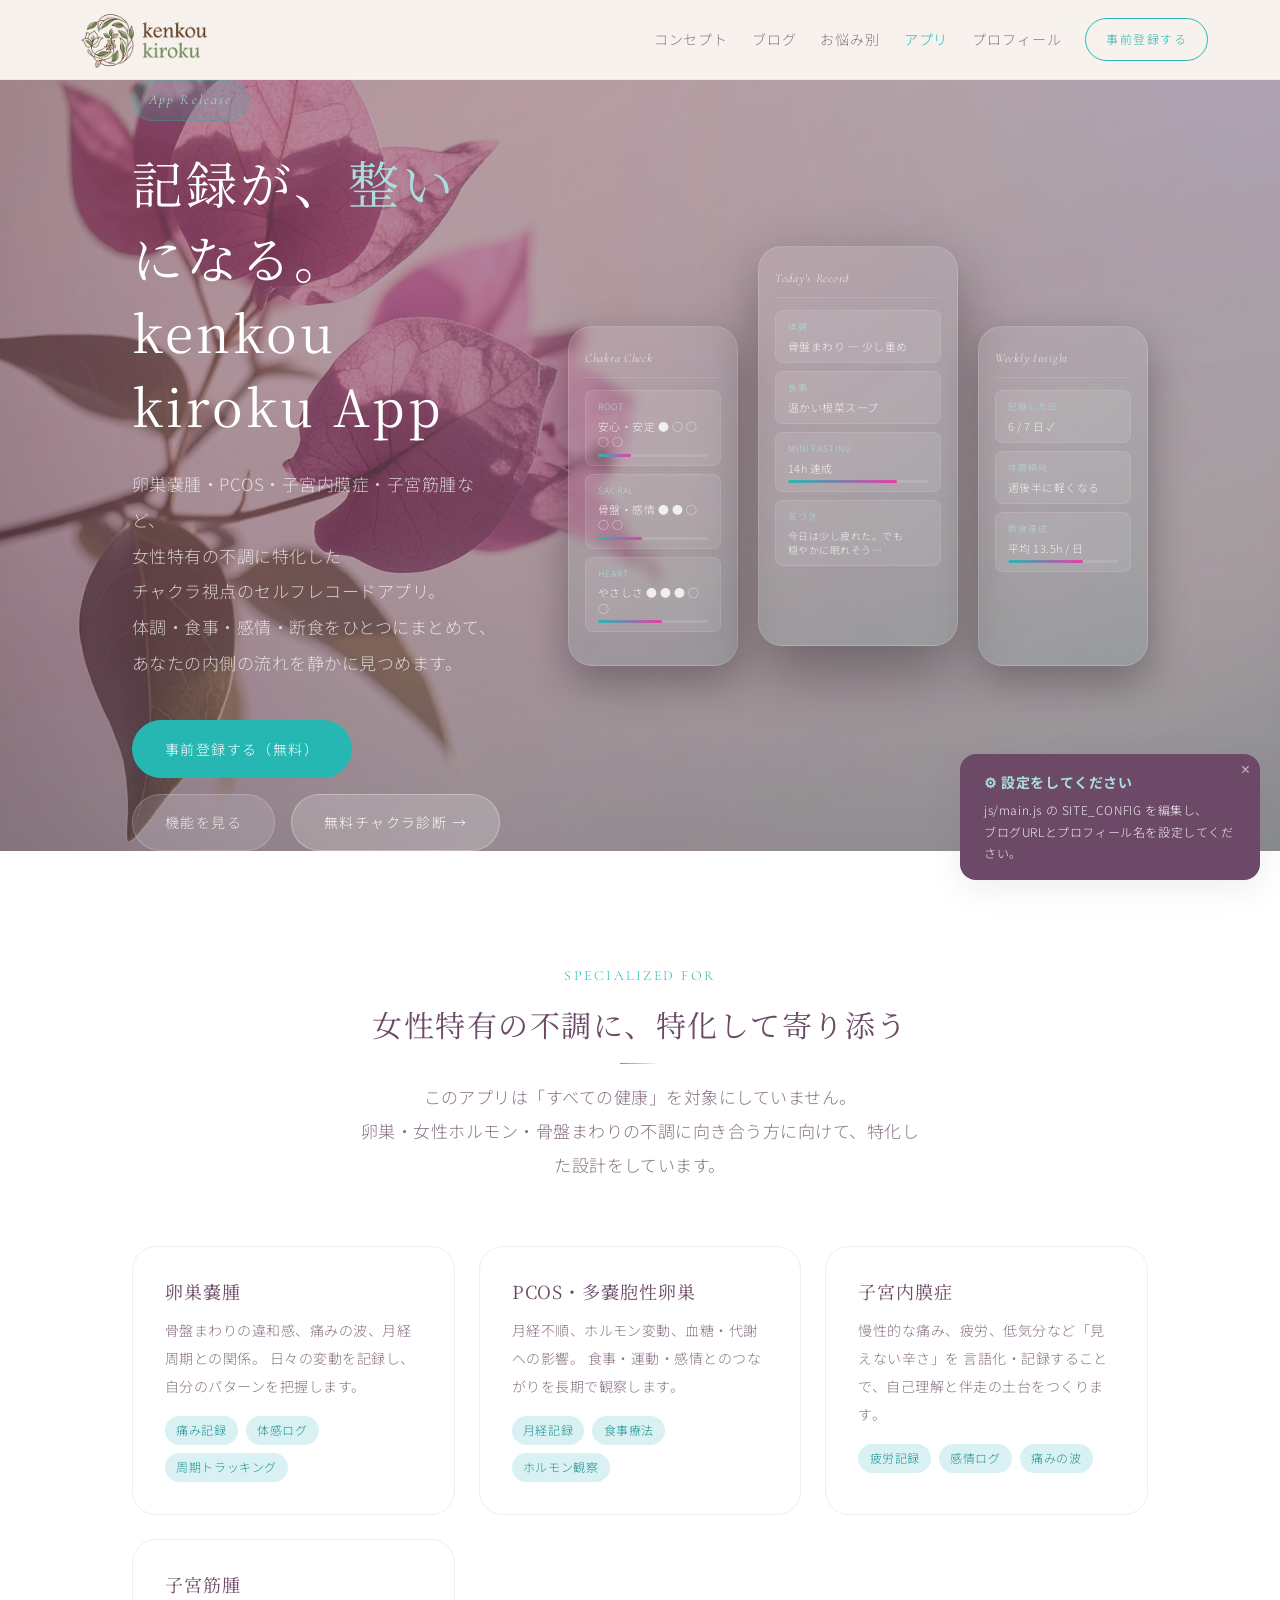
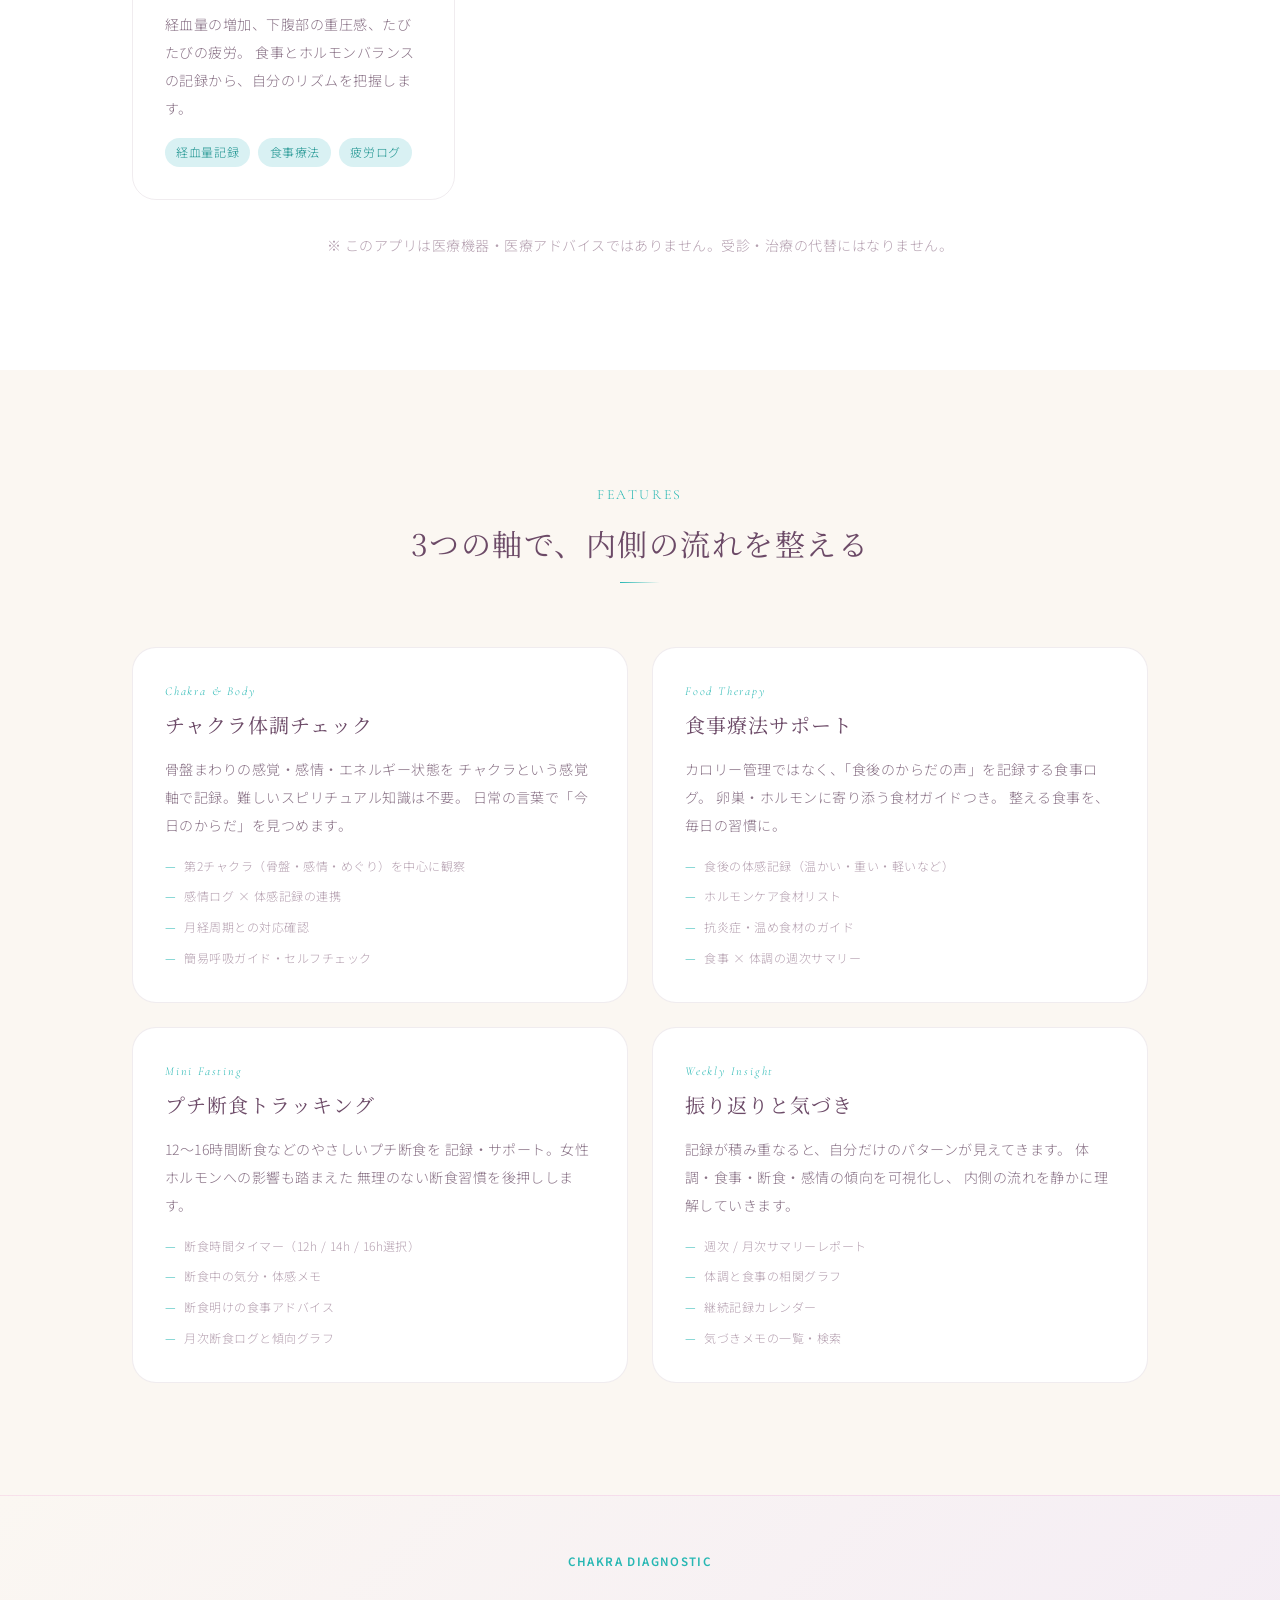
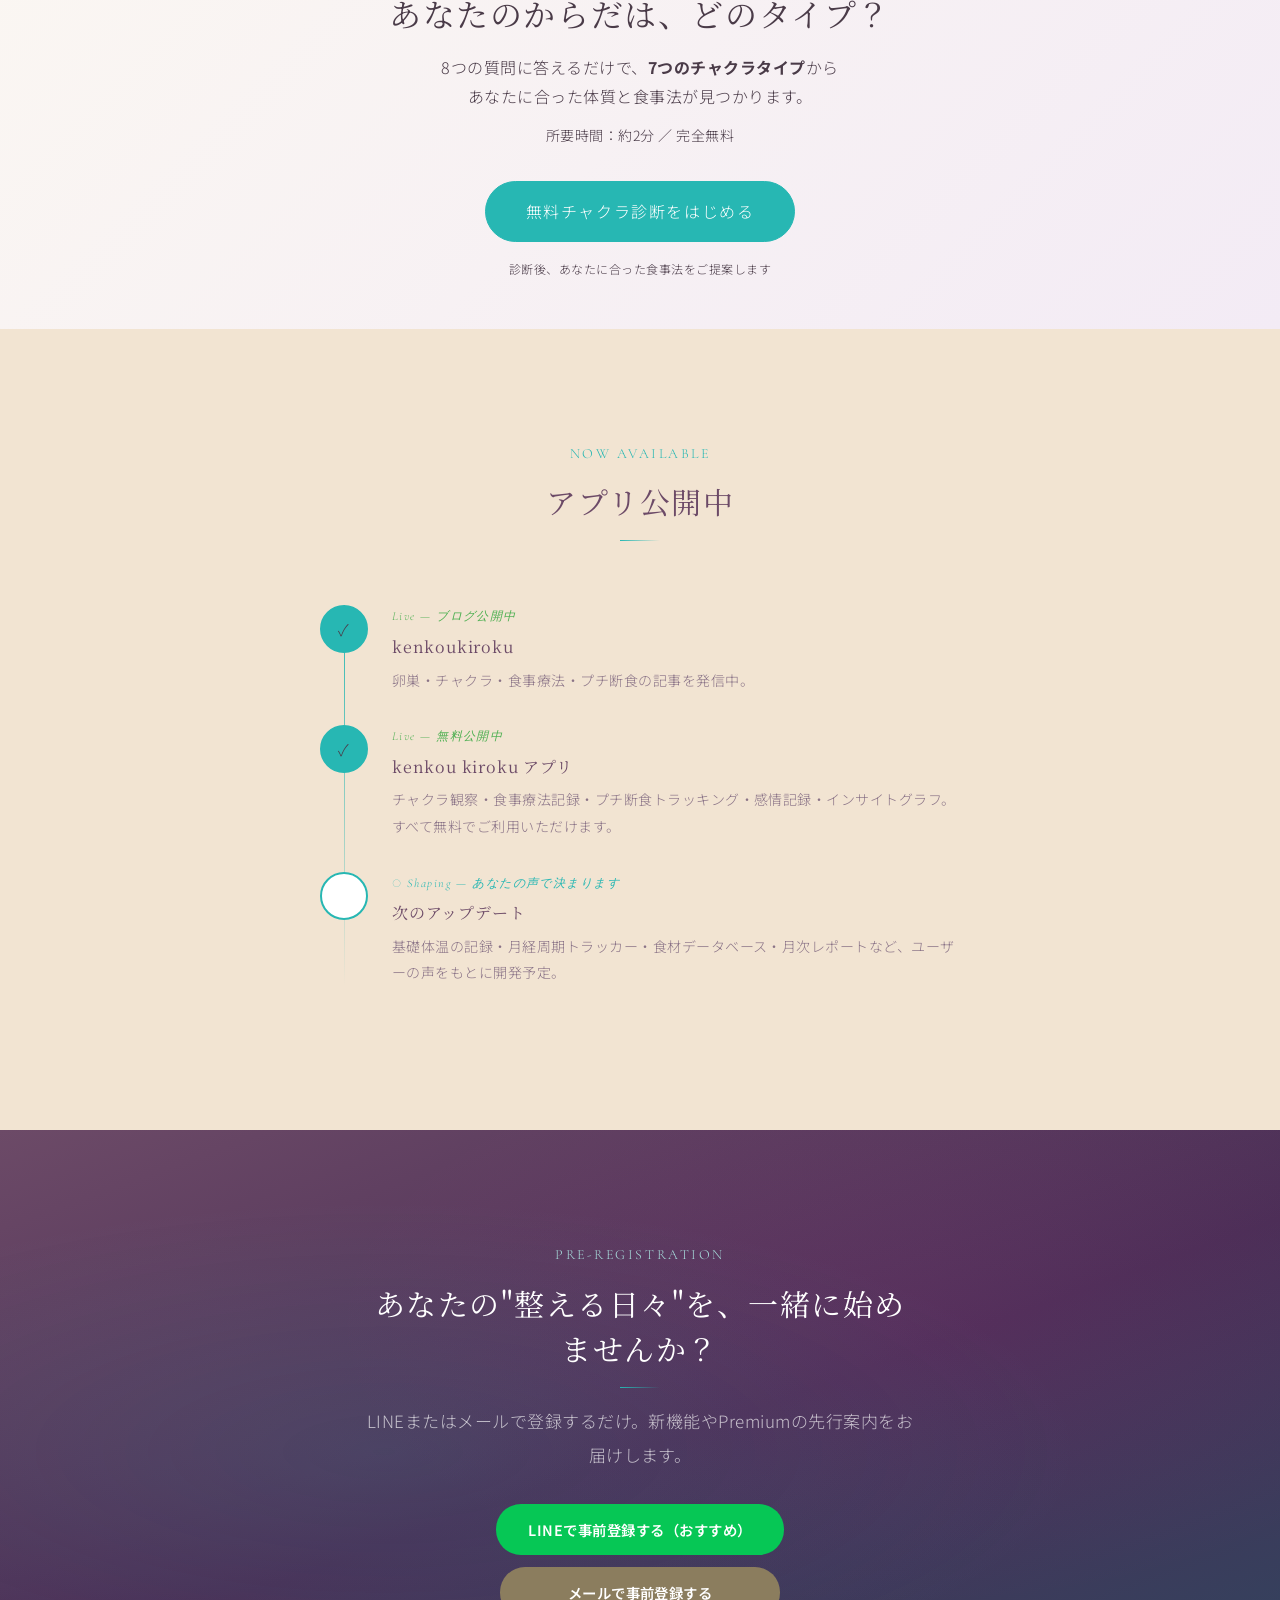
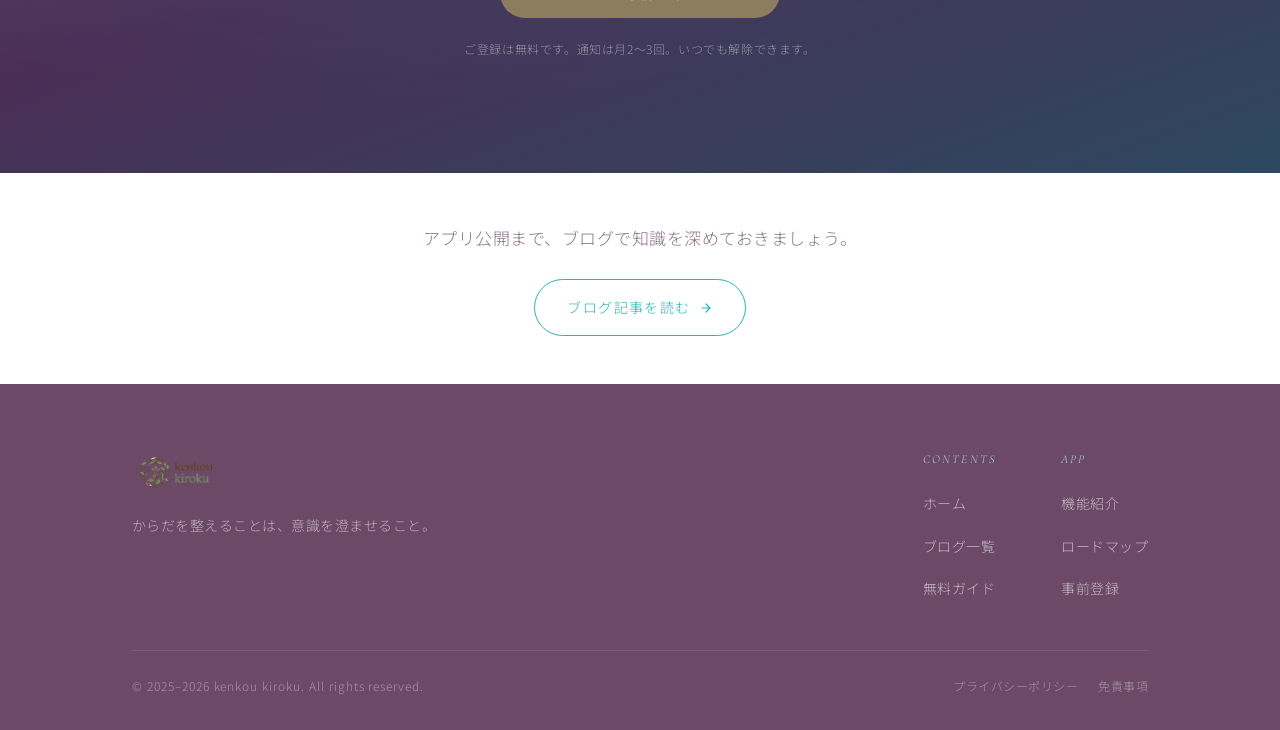
==== app.html @ 5bfd4f31 "Update app.html" ====
<!DOCTYPE html>
<html lang="ja">
<head>
  <meta charset="UTF-8">
  <meta name="viewport" content="width=device-width, initial-scale=1.0">
  <title>kenkou kiroku App — 卵巣・女性の不調に特化したセルフレコードアプリ</title>
  <meta name="description" content="チャクラ視点の体調記録・食事療法・プチ断食トラッキングを一つに。卵巣嚢腫・PCOS・子宮筋腫・子宮内膜症など女性特有の不調に向き合うアプリ、準備中。">
  <link rel="stylesheet" href="css/style.css">
  <link rel="preconnect" href="https://fonts.googleapis.com">
  <style>
    /* App page styles */
    .app-hero {
      padding-top: 80px;
      min-height: 92vh;
      display: flex;
      align-items: center;
     background: linear-gradient(160deg, var(--color-plum) 0%, #4A2E56 50%, #2D4860 100%);


      position: relative;
      overflow: hidden;
    }

       .app-hero::before {
      content: '';
      position: absolute;
      inset: 0;
      background-image: url('images/app-flower.jpg');
      background-size: cover;
      background-position: right center;
      opacity: 0.55;
    }


    .app-hero-grid {
      position: relative;
      z-index: 2;
      display: grid;
      grid-template-columns: 1fr 1fr;
      gap: var(--space-16);
      align-items: center;
    }

    .app-hero-content .hero-badge {
      background: rgba(39, 183, 179, 0.18);
      border-color: rgba(39, 183, 179, 0.30);
      color: var(--color-teal-light);
    }

    .app-hero-title {
      font-family: var(--font-serif);
      font-size: clamp(2rem, 4vw, 3.2rem);
      color: var(--color-white);
      line-height: 1.45;
      font-weight: 400;
      letter-spacing: 0.06em;
      margin-bottom: var(--space-6);
    }

    .app-hero-title em {
      color: var(--color-teal-light);
      font-style: normal;
    }

    .app-hero-desc {
      font-size: var(--text-md);
      color: rgba(255, 255, 255, 0.72);
      line-height: 2.1;
      margin-bottom: var(--space-10);
    }

    .app-hero-phones {
      display: flex;
      gap: var(--space-5);
      justify-content: center;
      align-items: flex-end;
    }

    /* App screens mockup */
    .phone-sm {
      width: 170px;
      height: 340px;
      border-radius: 24px;
      border: 1.5px solid rgba(255, 255, 255, 0.15);
      background: linear-gradient(145deg, rgba(251,247,242,0.10) 0%, rgba(39,183,179,0.08) 100%);
      backdrop-filter: blur(6px);
      overflow: hidden;
      box-shadow: 0 16px 40px rgba(0, 0, 0, 0.30);
      flex-shrink: 0;
    }

    .phone-sm:nth-child(2) {
      transform: translateY(-20px);
      width: 200px;
      height: 400px;
      box-shadow: 0 24px 60px rgba(0, 0, 0, 0.35);
    }

    .phone-sm-screen {
      padding: var(--space-5) var(--space-4);
      height: 100%;
      display: flex;
      flex-direction: column;
      gap: var(--space-2);
    }

    .ps-header {
      font-family: var(--font-accent);
      font-style: italic;
      font-size: 0.75rem;
      color: rgba(255, 255, 255, 0.80);
      letter-spacing: 0.06em;
      padding-bottom: var(--space-2);
      border-bottom: 1px solid rgba(255, 255, 255, 0.10);
      margin-bottom: var(--space-1);
    }

    .ps-card {
      background: rgba(255, 255, 255, 0.09);
      border-radius: 8px;
      padding: var(--space-2) var(--space-3);
      border: 1px solid rgba(255, 255, 255, 0.10);
    }

    .ps-label {
      font-size: 0.55rem;
      letter-spacing: 0.10em;
      color: var(--color-teal-light);
      margin-bottom: 3px;
      text-transform: uppercase;
    }

    .ps-value {
      font-size: 0.68rem;
      color: rgba(255, 255, 255, 0.82);
      line-height: 1.4;
    }

    .ps-mini-bar {
      height: 3px;
      background: rgba(255, 255, 255, 0.12);
      border-radius: 99px;
      margin-top: 4px;
      overflow: hidden;
    }

    .ps-mini-bar-fill {
      height: 100%;
      border-radius: 99px;
      background: linear-gradient(to right, var(--color-teal), var(--color-pink));
    }

    /* Features Section */
    .features-section {
      padding: var(--space-section) 0;
      background-color: var(--color-bg);
    }

    .features-grid {
      display: grid;
      grid-template-columns: repeat(2, 1fr);
      gap: var(--space-6);
    }

    .feature-card {
      background-color: var(--color-white);
      border-radius: var(--radius-lg);
      padding: var(--space-8);
      border: 1px solid var(--color-border);
      transition: all var(--transition);
      position: relative;
      overflow: hidden;
    }

    .feature-card::after {
      content: '';
      position: absolute;
      bottom: 0;
      left: 0;
      right: 0;
      height: 3px;
      opacity: 0;
      transition: opacity var(--transition);
    }

    .feature-card.chakra::after { background: linear-gradient(to right, var(--color-pink), var(--color-plum)); }
    .feature-card.food::after { background: linear-gradient(to right, var(--color-gold), #8CAF6E); }
    .feature-card.fasting::after { background: linear-gradient(to right, var(--color-teal), var(--color-plum)); }
    .feature-card.insight::after { background: linear-gradient(to right, var(--color-bg-air), var(--color-teal)); }

    .feature-card:hover {
      transform: translateY(-3px);
      box-shadow: var(--shadow-md);
    }

    .feature-card:hover::after {
      opacity: 1;
    }

    .feature-num {
      font-family: var(--font-accent);
      font-style: italic;
      font-size: 2.5rem;
      color: var(--color-border);
      line-height: 1;
      margin-bottom: var(--space-3);
      display: block;
    }

    .feature-icon-badge {
      display: none;
    }

    .feature-en {
      font-family: var(--font-accent);
      font-style: italic;
      font-size: var(--text-xs);
      letter-spacing: 0.15em;
      color: var(--color-teal);
      margin-bottom: var(--space-2);
    }

    .feature-title {
      font-family: var(--font-serif);
      font-size: var(--text-xl);
      color: var(--color-plum);
      margin-bottom: var(--space-4);
      font-weight: 400;
    }

    .feature-desc {
      font-size: var(--text-sm);
      color: var(--color-text-light);
      line-height: 2.0;
    }

    .feature-list {
      margin-top: var(--space-4);
      display: flex;
      flex-direction: column;
      gap: var(--space-2);
    }

    .feature-list li {
      font-size: var(--text-xs);
      color: var(--color-text-muted);
      display: flex;
      gap: var(--space-2);
      align-items: flex-start;
    }

    .feature-list li::before {
      content: '—';
      color: var(--color-teal);
      flex-shrink: 0;
    }

    /* Diseases focus section */
    .diseases-section {
      background-color: var(--color-white);
      padding: var(--space-section) 0;
    }

    .diseases-grid {
      display: grid;
      grid-template-columns: repeat(3, 1fr);
      gap: var(--space-6);
    }

    .disease-card {
      border-radius: var(--radius-lg);
      padding: var(--space-8);
      border: 1px solid var(--color-border);
      transition: all var(--transition);
    }

    .disease-card:hover {
      border-color: var(--color-teal);
      box-shadow: var(--shadow-sm);
    }

    .disease-icon {
      font-size: 1.8rem;
      margin-bottom: var(--space-4);
      display: block;
    }

    .disease-name {
      font-family: var(--font-serif);
      font-size: var(--text-lg);
      color: var(--color-plum);
      margin-bottom: var(--space-3);
      font-weight: 400;
    }

    .disease-desc {
      font-size: var(--text-sm);
      color: var(--color-text-light);
      line-height: 2.0;
    }

    .disease-tags {
      display: flex;
      flex-wrap: wrap;
      gap: var(--space-2);
      margin-top: var(--space-4);
    }

    .disease-tag {
      font-size: var(--text-xs);
      color: var(--color-teal-dark);
      background-color: var(--color-bg-air);
      border-radius: var(--radius-full);
      padding: 0.2rem 0.7rem;
      letter-spacing: 0.05em;
    }

    /* Roadmap */
    .roadmap-section {
      background-color: var(--color-bg-sub);
      padding: var(--space-section) 0;
    }

    .roadmap-list {
      max-width: 640px;
      margin: 0 auto;
      position: relative;
    }

    .roadmap-list::before {
      content: '';
      position: absolute;
      top: 0;
      bottom: 0;
      left: 24px;
      width: 1px;
      background: linear-gradient(to bottom, var(--color-teal), transparent);
    }

    .roadmap-item {
      display: flex;
      gap: var(--space-6);
      margin-bottom: var(--space-8);
      position: relative;
    }

    .roadmap-dot {
      width: 48px;
      height: 48px;
      border-radius: 50%;
      background-color: var(--color-white);
      border: 2px solid var(--color-teal);
      display: flex;
      align-items: center;
      justify-content: center;
      flex-shrink: 0;
      font-size: 1rem;
      position: relative;
      z-index: 1;
    }

    .roadmap-dot.active {
      background-color: var(--color-teal);
    }

    .roadmap-content h4 {
      font-family: var(--font-serif);
      font-size: var(--text-base);
      color: var(--color-plum);
      margin-bottom: var(--space-2);
      font-weight: 400;
    }

    .roadmap-content p {
      font-size: var(--text-sm);
      color: var(--color-text-light);
      line-height: 1.9;
    }

    .roadmap-status {
      font-family: var(--font-accent);
      font-style: italic;
      font-size: var(--text-xs);
      letter-spacing: 0.12em;
      color: var(--color-teal);
      margin-bottom: var(--space-2);
    }

    .roadmap-status.live {
      color: #4CAF50;
    }

    /* Preregister */
    .prereg-section {
     background: linear-gradient(160deg, var(--color-plum) 0%, #4A2E56 50%, #2D4860 100%);


      padding: var(--space-section) 0;
      text-align: center;
      position: relative;
      overflow: hidden;
    }

    .prereg-section::before {
      content: '';
      position: absolute;
      inset: 0;
      background:
        radial-gradient(ellipse at 30% 50%, rgba(39, 183, 179, 0.12) 0%, transparent 55%),
        radial-gradient(ellipse at 70% 30%, rgba(230, 63, 168, 0.08) 0%, transparent 45%);
    }

    .prereg-inner {
      position: relative;
      z-index: 2;
      max-width: 560px;
      margin: 0 auto;
    }

    .prereg-inner .section-en {
      color: var(--color-teal-light);
    }

    .prereg-inner .section-title {
      color: var(--color-white);
    }

    .prereg-inner .section-desc {
      color: rgba(255, 255, 255, 0.68);
    }

    .prereg-form {
      margin-top: var(--space-8);
      display: flex;
      gap: var(--space-3);
      flex-wrap: wrap;
      justify-content: center;
    }

    .prereg-input {
      flex: 1;
      min-width: 260px;
      max-width: 360px;
      padding: 0.9rem 1.5rem;
      border-radius: var(--radius-full);
      border: 1.5px solid rgba(255, 255, 255, 0.20);
      background: rgba(255, 255, 255, 0.10);
      color: var(--color-white);
      font-size: var(--text-sm);
      font-family: var(--font-sans);
      letter-spacing: 0.04em;
      outline: none;
      transition: border-color var(--transition);
    }

    .prereg-input::placeholder {
      color: rgba(255, 255, 255, 0.45);
    }

    .prereg-input:focus {
      border-color: var(--color-teal);
    }

    .prereg-note {
      margin-top: var(--space-5);
      font-size: var(--text-xs);
      color: rgba(255, 255, 255, 0.45);
      letter-spacing: 0.05em;
    }

    @media (max-width: 900px) {
      .app-hero-grid {
        grid-template-columns: 1fr;
        text-align: center;
      }

      .app-hero-phones {
        justify-content: center;
        margin-top: var(--space-8);
      }

      .phone-sm:first-child,
      .phone-sm:last-child {
        display: none;
      }

      .diseases-grid {
        grid-template-columns: 1fr;
      }
    }

    @media (max-width: 640px) {
      .features-grid {
        grid-template-columns: 1fr;
      }

      .app-hero-phones {
        display: none;
      }
    }
  </style>
</head>
<body>

  <!-- Header -->
  <header class="site-header" id="site-header">
    <div class="header-inner">
      <a href="index.html" class="site-logo">
       <img src="images/logo-nav.png (1)" alt="kenkou kiroku" style="height:80px;width:auto;">
      </a>

      <nav class="site-nav">
        <a href="index.html#concept" class="nav-link">コンセプト</a>
        <a href="https://kenkou-kiroku.com" class="nav-link">ブログ</a>
        <a href="index.html#concerns" class="nav-link">お悩み別</a>
        <a href="app.html" class="nav-link" style="color: var(--color-teal);">アプリ</a>
        <a href="index.html#profile" class="nav-link">プロフィール</a>
        <a href="#prereg" class="btn btn-secondary header-cta">事前登録する</a>
      </nav>

      <button class="hamburger" id="hamburger-btn" aria-label="メニューを開く" aria-expanded="false">
        <span></span><span></span><span></span>
      </button>
    </div>
  </header>

  <nav class="mobile-nav" id="mobile-nav">
    <a href="index.html#concept" class="mobile-nav-link">コンセプト</a>
    <a href="https://kenkou-kiroku.com" class="mobile-nav-link">ブログ</a>
    <a href="index.html#concerns" class="mobile-nav-link">お悩み別</a>
    <a href="app.html" class="mobile-nav-link">アプリ</a>
    <a href="index.html#profile" class="mobile-nav-link">プロフィール</a>
    <a href="#prereg" class="btn btn-primary" style="margin-top: 1rem; justify-content: center;">事前登録する</a>
  </nav>

  <main>

    <!-- App Hero -->
    <section class="app-hero" aria-labelledby="app-hero-title">
      <div class="container">
        <div class="app-hero-grid">
          <div class="app-hero-content">
            <div class="hero-badge">
              <span>App Release</span>
            </div>

            <h1 class="app-hero-title" id="app-hero-title">
              記録が、<em>整い</em>になる。<br>
              kenkou kiroku App
            </h1>

            <p class="app-hero-desc">
              卵巣嚢腫・PCOS・子宮内膜症・子宮筋腫など、<br>
              女性特有の不調に特化した<br>
              チャクラ視点のセルフレコードアプリ。<br>
              体調・食事・感情・断食をひとつにまとめて、<br>
              あなたの内側の流れを静かに見つめます。
            </p>

            <div style="display: flex; gap: 1rem; flex-wrap: wrap;">
              <a href="#prereg" class="btn btn-primary">事前登録する（無料）</a>
              <a href="#features" class="btn" style="background: rgba(255,255,255,0.12); border-color: rgba(255,255,255,0.20); color: rgba(255,255,255,0.80);">機能を見る</a>
              <a href="chakra-test.html" class="btn" style="background: rgba(255,255,255,0.18); border-color: rgba(255,255,255,0.30); color: rgba(255,255,255,0.95);">無料チャクラ診断 →</a>
            </div>
          </div>

          <!-- Phone mockups -->
          <div class="app-hero-phones" aria-hidden="true">
            <!-- Screen 1: Chakra Check -->
            <div class="phone-sm">
              <div class="phone-sm-screen">
                <div class="ps-header">Chakra Check</div>
                <div class="ps-card">
                  <div class="ps-label">Root</div>
                  <div class="ps-value">安心・安定 ● ○ ○ ○ ○</div>
                  <div class="ps-mini-bar"><div class="ps-mini-bar-fill" style="width:30%"></div></div>
                </div>
                <div class="ps-card">
                  <div class="ps-label">Sacral</div>
                  <div class="ps-value">骨盤・感情 ● ● ○ ○ ○</div>
                  <div class="ps-mini-bar"><div class="ps-mini-bar-fill" style="width:40%"></div></div>
                </div>
                <div class="ps-card">
                  <div class="ps-label">Heart</div>
                  <div class="ps-value">やさしさ ● ● ● ○ ○</div>
                  <div class="ps-mini-bar"><div class="ps-mini-bar-fill" style="width:58%"></div></div>
                </div>
              </div>
            </div>

            <!-- Screen 2: Today's Record -->
            <div class="phone-sm">
              <div class="phone-sm-screen">
                <div class="ps-header">Today's Record</div>
                <div class="ps-card">
                  <div class="ps-label">体調</div>
                  <div class="ps-value">骨盤まわり ― 少し重め</div>
                </div>
                <div class="ps-card">
                  <div class="ps-label">食事</div>
                  <div class="ps-value">温かい根菜スープ</div>
                </div>
                <div class="ps-card">
                  <div class="ps-label">Mini Fasting</div>
                  <div class="ps-value">14h 達成</div>
                  <div class="ps-mini-bar"><div class="ps-mini-bar-fill" style="width:78%"></div></div>
                </div>
                <div class="ps-card">
                  <div class="ps-label">気づき</div>
                  <div class="ps-value" style="font-size:0.62rem; line-height: 1.4;">今日は少し疲れた。でも<br>穏やかに眠れそう…</div>
                </div>
              </div>
            </div>

            <!-- Screen 3: Insight -->
            <div class="phone-sm">
              <div class="phone-sm-screen">
                <div class="ps-header">Weekly Insight</div>
                <div class="ps-card">
                  <div class="ps-label">記録した日</div>
                  <div class="ps-value">6 / 7 日 ✓</div>
                </div>
                <div class="ps-card">
                  <div class="ps-label">体調傾向</div>
                  <div class="ps-value">週後半に軽くなる</div>
                </div>
                <div class="ps-card">
                  <div class="ps-label">断食達成</div>
                  <div class="ps-value">平均 13.5h / 日</div>
                  <div class="ps-mini-bar"><div class="ps-mini-bar-fill" style="width:68%"></div></div>
                </div>
              </div>
            </div>
          </div>
        </div>
      </div>
    </section>

    <!-- Disease Focus -->
    <section class="diseases-section" aria-labelledby="diseases-title">
      <div class="container">
        <div class="section-header">
          <span class="section-en">Specialized For</span>
          <h2 class="section-title" id="diseases-title">女性特有の不調に、特化して寄り添う</h2>
          <div class="deco-line"></div>
          <p class="section-desc">
            このアプリは「すべての健康」を対象にしていません。<br>
            卵巣・女性ホルモン・骨盤まわりの不調に向き合う方に向けて、特化した設計をしています。
          </p>
        </div>

        <div class="diseases-grid">
          <div class="disease-card">
            <h3 class="disease-name">卵巣嚢腫</h3>
            <p class="disease-desc">
              骨盤まわりの違和感、痛みの波、月経周期との関係。
              日々の変動を記録し、自分のパターンを把握します。
            </p>
            <div class="disease-tags">
              <span class="disease-tag">痛み記録</span>
              <span class="disease-tag">体感ログ</span>
              <span class="disease-tag">周期トラッキング</span>
            </div>
          </div>

          <div class="disease-card">
            <h3 class="disease-name">PCOS・多嚢胞性卵巣</h3>
            <p class="disease-desc">
              月経不順、ホルモン変動、血糖・代謝への影響。
              食事・運動・感情とのつながりを長期で観察します。
            </p>
            <div class="disease-tags">
              <span class="disease-tag">月経記録</span>
              <span class="disease-tag">食事療法</span>
              <span class="disease-tag">ホルモン観察</span>
            </div>
          </div>

          <div class="disease-card">
            <h3 class="disease-name">子宮内膜症</h3>
            <p class="disease-desc">
              慢性的な痛み、疲労、低気分など「見えない辛さ」を
              言語化・記録することで、自己理解と伴走の土台をつくります。
            </p>
            <div class="disease-tags">
              <span class="disease-tag">疲労記録</span>
              <span class="disease-tag">感情ログ</span>
              <span class="disease-tag">痛みの波</span>
            </div>
          </div>

          <div class="disease-card">
            <h3 class="disease-name">子宮筋腫</h3>
            <p class="disease-desc">
              経血量の増加、下腹部の重圧感、たびたびの疲労。
              食事とホルモンバランスの記録から、自分のリズムを把握します。
            </p>
            <div class="disease-tags">
              <span class="disease-tag">経血量記録</span>
              <span class="disease-tag">食事療法</span>
              <span class="disease-tag">疲労ログ</span>
            </div>
          </div>

        </div>

        <p class="text-center text-muted" style="margin-top: 2rem; font-size: var(--text-sm);">
          ※ このアプリは医療機器・医療アドバイスではありません。受診・治療の代替にはなりません。
        </p>
      </div>
    </section>

    <!-- Features -->
    <section class="features-section" id="features" aria-labelledby="features-title">
      <div class="container">
        <div class="section-header">
          <span class="section-en">Features</span>
          <h2 class="section-title" id="features-title">3つの軸で、内側の流れを整える</h2>
          <div class="deco-line"></div>
        </div>

        <div class="features-grid">

          <div class="feature-card chakra">
            <div class="feature-icon-badge pink" aria-hidden="true"></div>
            <div class="feature-en">Chakra & Body</div>
            <h3 class="feature-title">チャクラ体調チェック</h3>
            <p class="feature-desc">
              骨盤まわりの感覚・感情・エネルギー状態を
              チャクラという感覚軸で記録。難しいスピリチュアル知識は不要。
              日常の言葉で「今日のからだ」を見つめます。
            </p>
            <ul class="feature-list">
              <li>第2チャクラ（骨盤・感情・めぐり）を中心に観察</li>
              <li>感情ログ × 体感記録の連携</li>
              <li>月経周期との対応確認</li>
              <li>簡易呼吸ガイド・セルフチェック</li>
            </ul>
          </div>

          <div class="feature-card food">
            <div class="feature-icon-badge gold" aria-hidden="true"></div>
            <div class="feature-en">Food Therapy</div>
            <h3 class="feature-title">食事療法サポート</h3>
            <p class="feature-desc">
              カロリー管理ではなく、「食後のからだの声」を記録する食事ログ。
              卵巣・ホルモンに寄り添う食材ガイドつき。
              整える食事を、毎日の習慣に。
            </p>
            <ul class="feature-list">
              <li>食後の体感記録（温かい・重い・軽いなど）</li>
              <li>ホルモンケア食材リスト</li>
              <li>抗炎症・温め食材のガイド</li>
              <li>食事 × 体調の週次サマリー</li>
            </ul>
          </div>

          <div class="feature-card fasting">
            <div class="feature-icon-badge teal" aria-hidden="true"></div>
            <div class="feature-en">Mini Fasting</div>
            <h3 class="feature-title">プチ断食トラッキング</h3>
            <p class="feature-desc">
              12〜16時間断食などのやさしいプチ断食を
              記録・サポート。女性ホルモンへの影響も踏まえた
              無理のない断食習慣を後押しします。
            </p>
            <ul class="feature-list">
              <li>断食時間タイマー（12h / 14h / 16h選択）</li>
              <li>断食中の気分・体感メモ</li>
              <li>断食明けの食事アドバイス</li>
              <li>月次断食ログと傾向グラフ</li>
            </ul>
          </div>

          <div class="feature-card insight">
            <div class="feature-icon-badge plum" aria-hidden="true"></div>
            <div class="feature-en">Weekly Insight</div>
            <h3 class="feature-title">振り返りと気づき</h3>
            <p class="feature-desc">
              記録が積み重なると、自分だけのパターンが見えてきます。
              体調・食事・断食・感情の傾向を可視化し、
              内側の流れを静かに理解していきます。
            </p>
            <ul class="feature-list">
              <li>週次 / 月次サマリーレポート</li>
              <li>体調と食事の相関グラフ</li>
              <li>継続記録カレンダー</li>
              <li>気づきメモの一覧・検索</li>
            </ul>
          </div>

        </div>
      </div>
    </section>

    <!-- Chakra Test CTA -->
    <section class="section" style="background: linear-gradient(135deg, #FBF7F2 0%, #F3EBF5 100%); padding: var(--space-12) 0; border-top: 1px solid rgba(230,63,168,0.10);">
      <div class="container">
        <div style="max-width: 640px; margin: 0 auto; text-align: center;">
          <span style="display: inline-block; font-size: 0.72rem; letter-spacing: 0.12em; text-transform: uppercase; color: var(--color-teal); font-weight: 600; margin-bottom: 1rem;">Chakra Diagnostic</span>
          <h2 style="font-family: var(--font-serif); font-size: clamp(1.4rem, 3vw, 2rem); color: var(--color-ink); margin-bottom: 1rem; line-height: 1.5;">あなたのからだは、どのタイプ？</h2>
          <p style="color: var(--color-muted); font-size: var(--text-base); line-height: 1.8; margin-bottom: 0.75rem;">
            8つの質問に答えるだけで、<strong style="color: var(--color-ink);">7つのチャクラタイプ</strong>から<br>
            あなたに合った体質と食事法が見つかります。
          </p>
          <p style="color: var(--color-muted); font-size: var(--text-sm); margin-bottom: 2rem;">
            所要時間：約2分 ／ 完全無料
          </p>
          <a href="chakra-test.html" class="btn btn-primary" style="font-size: 1rem; padding: 0.9rem 2.5rem;">
            無料チャクラ診断をはじめる
          </a>
          <p style="margin-top: 1rem; font-size: 0.75rem; color: var(--color-muted);">診断後、あなたに合った食事法をご提案します</p>
        </div>
      </div>
    </section>

    <!-- App Now Available -->
    <section class="roadmap-section" aria-labelledby="app-available-title">
      <div class="container">
        <div class="section-header">
          <span class="section-en">Now Available</span>
          <h2 class="section-title" id="app-available-title">アプリ公開中</h2>
          <div class="deco-line"></div>
        </div>

        <div class="roadmap-list">
          <div class="roadmap-item">
            <div class="roadmap-dot active" aria-label="公開済み">✓</div>
            <div class="roadmap-content">
              <div class="roadmap-status live">Live — ブログ公開中</div>
              <h4>kenkoukiroku</h4>
              <p>卵巣・チャクラ・食事療法・プチ断食の記事を発信中。</p>
            </div>
          </div>

          <div class="roadmap-item">
            <div class="roadmap-dot active" aria-label="公開済み">✓</div>
            <div class="roadmap-content">
              <div class="roadmap-status live">Live — 無料公開中</div>
              <h4>kenkou kiroku アプリ</h4>
              <p>チャクラ観察・食事療法記録・プチ断食トラッキング・感情記録・インサイトグラフ。すべて無料でご利用いただけます。</p>
            </div>
          </div>

          <div class="roadmap-item">
            <div class="roadmap-dot" aria-label="予定"></div>
            <div class="roadmap-content">
              <div class="roadmap-status">○ Shaping — あなたの声で決まります</div>
              <h4>次のアップデート</h4>
              <p>基礎体温の記録・月経周期トラッカー・食材データベース・月次レポートなど、ユーザーの声をもとに開発予定。</p>
            </div>
          </div>
        </div>
      </div>
    </section>

    <!-- Pre-registration -->
    <section class="prereg-section" id="prereg" aria-labelledby="prereg-title">
      <div class="container">
        <div class="prereg-inner">
          <span class="section-en">Pre-Registration</span>
          <h2 class="section-title" id="prereg-title">
            あなたの"整える日々"を、一緒に始めませんか？
          </h2>
          <div class="deco-line"></div>
          <p class="section-desc">
            LINEまたはメールで登録するだけ。新機能やPremiumの先行案内をお届けします。
          </p>

          <div class="prereg-form" style="margin-top:2rem; display:flex; flex-direction:column; align-items:center; gap:0.75rem;">
  <a href="https://page.line.me/384xpfml" target="_blank" rel="noopener noreferrer"
     style="display:inline-block; background:#06C755; color:#fff; padding:12px 32px; border-radius:25px; text-decoration:none; font-size:0.9rem; font-weight:600; min-width:280px; text-align:center;">
    LINEで事前登録する（おすすめ）
  </a>
  <a href="mailto:?subject=kenkou kiroku 事前登録"
     style="display:inline-block; background:#8b7d5e; color:#fff; padding:12px 32px; border-radius:25px; text-decoration:none; font-size:0.9rem; font-weight:600; min-width:280px; text-align:center;">
    メールで事前登録する
  </a>
</div>


          <p class="prereg-note">
            ご登録は無料です。通知は月2〜3回。いつでも解除できます。
          </p>
        </div>
      </div>
    </section>

    <!-- Back to blog CTA -->
    <section class="section" style="background-color: var(--color-white); padding: var(--space-12) 0; text-align: center;">
      <div class="container">
        <p class="section-desc" style="margin-bottom: 1.5rem;">
          アプリ公開まで、ブログで知識を深めておきましょう。
        </p>
        <a href="https://kenkou-kiroku.com" class="btn btn-secondary">
          ブログ記事を読む
          <svg width="14" height="14" viewBox="0 0 14 14" fill="none"><path d="M3 7h8M7 3l4 4-4 4" stroke="currentColor" stroke-width="1.2" stroke-linecap="round" stroke-linejoin="round"/></svg>
        </a>
      </div>
    </section>

  </main>

  <!-- Footer -->
  <footer class="site-footer" role="contentinfo">
    <div class="container">
      <div class="footer-inner">
        <div class="footer-brand">
          <div class="site-logo">
          <img src="images/logo-nav.png (1)" alt="kenkou kiroku" style="height:48px;width:auto;">
          </div>
          <p class="footer-tagline">からだを整えることは、意識を澄ませること。</p>
        </div>
        <div>
          <div class="footer-nav-title">Contents</div>
          <ul class="footer-nav-list">
            <li><a href="index.html">ホーム</a></li>
            <li><a href="https://kenkou-kiroku.com">ブログ一覧</a></li>
            <li><a href="index.html#gift">無料ガイド</a></li>
          </ul>
        </div>
        <div>
          <div class="footer-nav-title">App</div>
          <ul class="footer-nav-list">
            <li><a href="#features">機能紹介</a></li>
            <li><a href="#roadmap">ロードマップ</a></li>
            <li><a href="#prereg">事前登録</a></li>
          </ul>
        </div>
      </div>
      <div class="footer-bottom">
        <p class="footer-copy">© 2025–2026 kenkou kiroku. All rights reserved.</p>
        <div class="footer-legal">
          <a href="#">プライバシーポリシー</a>
          <a href="#">免責事項</a>
        </div>
      </div>
    </div>
  </footer>

  <script src="js/main.js"></script>
</body>
</html>
---- css/style.css ----
/* ============================================
   kenkou kiroku - Design System
   ブーゲンビリア × 白壁 × ターコイズ窓
   上品・静か・知的・女性的
   ============================================ */

/* --- Google Fonts --- */
@import url('https://fonts.googleapis.com/css2?family=Cormorant+Garamond:ital,wght@0,300;0,400;0,500;1,300;1,400&family=Noto+Serif+JP:wght@300;400;500&family=Noto+Sans+JP:wght@300;400;500&display=swap');

/* --- Design Tokens --- */
:root {
  /* Color Palette */
  --color-bg: #FBF7F2;
  --color-bg-sub: #F2E4D2;
  --color-bg-air: #D9F1F3;
  --color-pink: #E63FA8;
  --color-pink-light: #F8D7EE;
  --color-teal: #27B7B3;
  --color-teal-light: #A8DEDD;
  --color-teal-dark: #1E9490;
  --color-gold: #D8B56A;
  --color-gold-light: #F0DFB8;
  --color-plum: #6C4A67;
  --color-plum-light: #C8AAC4;
  --color-text: #4A3B48;
  --color-text-light: #8A7387;
  --color-text-muted: #B5A0B0;
  --color-white: #FFFFFF;
  --color-border: rgba(108, 74, 103, 0.10);
  --color-border-light: rgba(108, 74, 103, 0.06);

  /* Typography */
  --font-serif: 'Noto Serif JP', 'Georgia', serif;
  --font-sans: 'Noto Sans JP', 'Hiragino Kaku Gothic ProN', sans-serif;
  --font-accent: 'Cormorant Garamond', Georgia, serif;

  /* Font Sizes */
  --text-xs: 0.75rem;
  --text-sm: 0.875rem;
  --text-base: 1rem;
  --text-md: 1.0625rem;
  --text-lg: 1.125rem;
  --text-xl: 1.25rem;
  --text-2xl: 1.5rem;
  --text-3xl: 1.875rem;
  --text-4xl: 2.25rem;
  --text-5xl: 3rem;
  --text-6xl: 3.75rem;

  /* Spacing */
  --space-1: 0.25rem;
  --space-2: 0.5rem;
  --space-3: 0.75rem;
  --space-4: 1rem;
  --space-5: 1.25rem;
  --space-6: 1.5rem;
  --space-8: 2rem;
  --space-10: 2.5rem;
  --space-12: 3rem;
  --space-16: 4rem;
  --space-20: 5rem;
  --space-24: 6rem;
  --space-32: 8rem;
  --space-section: 7rem;

  /* Layout */
  --container-wide: 1200px;
  --container-default: 1080px;
  --container-article: 780px;
  --radius-sm: 8px;
  --radius-md: 16px;
  --radius-lg: 24px;
  --radius-full: 9999px;

  /* Shadows */
  --shadow-sm: 0 1px 3px rgba(108, 74, 103, 0.06);
  --shadow-md: 0 4px 16px rgba(108, 74, 103, 0.08);
  --shadow-lg: 0 8px 32px rgba(108, 74, 103, 0.10);

  /* Transitions */
  --transition: 0.25s ease;
  --transition-slow: 0.4s ease;
}

/* --- Reset & Base --- */
*, *::before, *::after {
  box-sizing: border-box;
  margin: 0;
  padding: 0;
}

html {
  scroll-behavior: smooth;
  font-size: 16px;
}

body {
  background-color: var(--color-bg);
  color: var(--color-text);
  font-family: var(--font-sans);
  font-weight: 300;
  line-height: 1.9;
  letter-spacing: 0.03em;
  -webkit-font-smoothing: antialiased;
}

img {
  max-width: 100%;
  height: auto;
  display: block;
}

a {
  color: inherit;
  text-decoration: none;
  transition: color var(--transition);
}

ul, ol {
  list-style: none;
}

/* --- Typography --- */
h1, h2, h3, h4, h5, h6 {
  font-family: var(--font-serif);
  font-weight: 400;
  line-height: 1.4;
  letter-spacing: 0.05em;
  color: var(--color-plum);
}

.accent-text {
  font-family: var(--font-accent);
  font-style: italic;
  font-weight: 300;
  letter-spacing: 0.08em;
  color: var(--color-teal);
}

.section-en {
  font-family: var(--font-accent);
  font-size: var(--text-sm);
  font-weight: 300;
  letter-spacing: 0.18em;
  text-transform: uppercase;
  color: var(--color-teal);
  display: block;
  margin-bottom: var(--space-3);
}

.section-title {
  font-family: var(--font-serif);
  font-size: var(--text-3xl);
  font-weight: 400;
  color: var(--color-plum);
  line-height: 1.5;
  margin-bottom: var(--space-4);
}

.section-desc {
  font-family: var(--font-sans);
  font-size: var(--text-md);
  color: var(--color-text-light);
  line-height: 2.0;
  font-weight: 300;
}

/* --- Layout Containers --- */
.container {
  max-width: var(--container-default);
  margin: 0 auto;
  padding: 0 var(--space-8);
}

.container-wide {
  max-width: var(--container-wide);
  margin: 0 auto;
  padding: 0 var(--space-8);
}

.container-article {
  max-width: var(--container-article);
  margin: 0 auto;
  padding: 0 var(--space-8);
}

/* --- Buttons --- */
.btn {
  display: inline-flex;
  align-items: center;
  gap: var(--space-2);
  font-family: var(--font-sans);
  font-weight: 300;
  font-size: var(--text-sm);
  letter-spacing: 0.10em;
  padding: 0.9rem 2rem;
  border-radius: var(--radius-full);
  border: 1.5px solid transparent;
  cursor: pointer;
  transition: all var(--transition);
  white-space: nowrap;
}

.btn-primary {
  background-color: var(--color-teal);
  color: var(--color-white);
  border-color: var(--color-teal);
}

.btn-primary:hover {
  background-color: var(--color-teal-dark);
  border-color: var(--color-teal-dark);
  color: var(--color-white);
  transform: translateY(-1px);
  box-shadow: var(--shadow-md);
}

.btn-secondary {
  background-color: transparent;
  color: var(--color-teal);
  border-color: var(--color-teal);
}

.btn-secondary:hover {
  background-color: var(--color-teal);
  color: var(--color-white);
  transform: translateY(-1px);
}

.btn-ghost {
  background-color: transparent;
  color: var(--color-plum);
  border-color: var(--color-border);
}

.btn-ghost:hover {
  border-color: var(--color-plum);
  transform: translateY(-1px);
}

.btn-pink {
  background-color: var(--color-pink);
  color: var(--color-white);
  border-color: var(--color-pink);
}

.btn-pink:hover {
  opacity: 0.88;
  transform: translateY(-1px);
}

/* --- Header --- */
.site-header {
  position: fixed;
  top: 0;
  left: 0;
  right: 0;
  z-index: 100;
  height: 80px;
  background-color: rgba(251, 247, 242, 0.95);
  backdrop-filter: blur(12px);
  -webkit-backdrop-filter: blur(12px);
  border-bottom: 1px solid var(--color-border-light);
  transition: box-shadow var(--transition);
}

.site-header.scrolled {
  box-shadow: var(--shadow-sm);
}

.header-inner {
  max-width: var(--container-wide);
  margin: 0 auto;
  padding: 0 var(--space-8);
  height: 100%;
  display: flex;
  align-items: center;
  justify-content: space-between;
  gap: var(--space-8);
}

.site-logo {
  display: flex;
  align-items: center;
  gap: var(--space-3);
  flex-shrink: 0;
}

.logo-icon {
  width: 40px;
  height: 40px;
}

.logo-text {
  display: flex;
  flex-direction: column;
  gap: 1px;
}

.logo-name {
  font-family: var(--font-accent);
  font-size: 1.3rem;
  font-weight: 400;
  letter-spacing: 0.12em;
  color: var(--color-plum);
  line-height: 1;
}

.logo-sub {
  font-family: var(--font-accent);
  font-size: 0.75rem;
  letter-spacing: 0.2em;
  color: var(--color-teal);
  line-height: 1;
  font-style: italic;
}

.site-nav {
  display: flex;
  align-items: center;
  gap: var(--space-6);
}

.nav-link {
  font-family: var(--font-sans);
  font-size: var(--text-sm);
  font-weight: 300;
  letter-spacing: 0.06em;
  color: var(--color-text-light);
  transition: color var(--transition);
  position: relative;
}

.nav-link::after {
  content: '';
  position: absolute;
  bottom: -2px;
  left: 0;
  width: 0;
  height: 1px;
  background-color: var(--color-teal);
  transition: width var(--transition);
}

.nav-link:hover {
  color: var(--color-teal);
}

.nav-link:hover::after {
  width: 100%;
}

.header-cta {
  font-size: var(--text-xs) !important;
  padding: 0.6rem 1.25rem !important;
  letter-spacing: 0.12em;
}

.hamburger {
  display: none;
  flex-direction: column;
  gap: 5px;
  cursor: pointer;
  padding: var(--space-2);
  background: none;
  border: none;
}

.hamburger span {
  display: block;
  width: 22px;
  height: 1.5px;
  background-color: var(--color-plum);
  transition: all var(--transition);
}

/* --- Mobile Nav --- */
.mobile-nav {
  display: none;
  position: fixed;
  top: 80px;
  left: 0;
  right: 0;
  bottom: 0;
  background-color: var(--color-bg);
  z-index: 99;
  padding: var(--space-12) var(--space-8);
  flex-direction: column;
  gap: var(--space-6);
}

.mobile-nav.open {
  display: flex;
}

.mobile-nav-link {
  font-family: var(--font-serif);
  font-size: var(--text-xl);
  color: var(--color-plum);
  font-weight: 400;
  letter-spacing: 0.06em;
  padding-bottom: var(--space-4);
  border-bottom: 1px solid var(--color-border);
}

/* --- Hero Section --- */
.hero {
  padding-top: 80px;
  min-height: 100vh;
  display: flex;
  align-items: center;
  position: relative;
  overflow: hidden;
  background: linear-gradient(135deg, #FBF7F2 0%, #F7EFF5 40%, #EAF6F6 100%);
}

.hero-bg-decoration {
  position: absolute;
  top: 0;
  right: 0;
  width: 55%;
  height: 100%;
  background: linear-gradient(145deg, rgba(214, 183, 215, 0.18) 0%, rgba(39, 183, 179, 0.08) 50%, rgba(217, 241, 243, 0.30) 100%);
  clip-path: polygon(15% 0, 100% 0, 100% 100%, 0 100%);
}

.hero-flower-accent {
  position: absolute;
  top: 5%;
  right: 3%;
  width: 380px;
  height: 380px;
  background: radial-gradient(circle at 40% 40%,
    rgba(230, 63, 168, 0.12) 0%,
    rgba(230, 63, 168, 0.06) 35%,
    transparent 65%
  );
  border-radius: 50%;
  filter: blur(2px);
}

.hero-teal-accent {
  position: absolute;
  bottom: 10%;
  right: 8%;
  width: 240px;
  height: 240px;
  background: radial-gradient(circle,
    rgba(39, 183, 179, 0.14) 0%,
    transparent 70%
  );
  border-radius: 50%;
}

.hero-inner {
  position: relative;
  z-index: 2;
  max-width: var(--container-wide);
  margin: 0 auto;
  padding: var(--space-section) var(--space-8);
  display: grid;
  grid-template-columns: 1fr 1fr;
  gap: var(--space-16);
  align-items: center;
}

.hero-content {
  max-width: 520px;
}

.hero-badge {
  display: inline-flex;
  align-items: center;
  gap: var(--space-2);
  font-family: var(--font-accent);
  font-size: var(--text-sm);
  font-style: italic;
  letter-spacing: 0.15em;
  color: var(--color-teal);
  background-color: var(--color-bg-air);
  padding: 0.4rem 1rem;
  border-radius: var(--radius-full);
  margin-bottom: var(--space-6);
  border: 1px solid rgba(39, 183, 179, 0.20);
}

.hero-title {
  font-family: var(--font-serif);
  font-size: clamp(2.0rem, 4vw, 3.6rem);
  font-weight: 400;
  line-height: 1.45;
  letter-spacing: 0.06em;
  color: var(--color-plum);
  margin-bottom: var(--space-6);
}

.hero-title em {
  font-style: normal;
  color: var(--color-teal);
}

.hero-desc {
  font-size: var(--text-md);
  color: var(--color-text-light);
  line-height: 2.1;
  font-weight: 300;
  margin-bottom: var(--space-10);
}

.hero-actions {
  display: flex;
  gap: var(--space-4);
  flex-wrap: wrap;
}

.hero-visual {
  display: flex;
  justify-content: center;
  align-items: center;
  position: relative;
}

.hero-image-frame {
  width: 100%;
  max-width: 460px;
  aspect-ratio: 4 / 5;
  border-radius: var(--radius-lg);
  background: linear-gradient(145deg,
    rgba(230, 63, 168, 0.10) 0%,
    rgba(251, 247, 242, 0.60) 30%,
    rgba(39, 183, 179, 0.10) 70%,
    rgba(217, 241, 243, 0.40) 100%
  );
  position: relative;
  overflow: hidden;
  border: 1px solid rgba(230, 63, 168, 0.12);
  box-shadow: var(--shadow-lg);
}

.hero-image-inner {
  width: 100%;
  height: 100%;
  display: flex;
  align-items: center;
  justify-content: center;
  position: relative;
}

/* Bougainvillea flower decorations */
.flower-decoration {
  position: absolute;
  border-radius: 50% 50% 50% 0;
  transform: rotate(-45deg);
}

.petal-1 {
  width: 90px;
  height: 90px;
  background: radial-gradient(ellipse, rgba(230, 63, 168, 0.45) 0%, rgba(230, 63, 168, 0.12) 60%, transparent 100%);
  top: 12%;
  left: 8%;
  transform: rotate(-30deg);
}

.petal-2 {
  width: 70px;
  height: 70px;
  background: radial-gradient(ellipse, rgba(230, 63, 168, 0.35) 0%, rgba(230, 63, 168, 0.08) 60%, transparent 100%);
  top: 5%;
  left: 30%;
  transform: rotate(15deg);
}

.petal-3 {
  width: 110px;
  height: 110px;
  background: radial-gradient(ellipse, rgba(230, 63, 168, 0.30) 0%, rgba(230, 63, 168, 0.06) 60%, transparent 100%);
  top: 2%;
  right: 5%;
  transform: rotate(45deg);
}

.petal-4 {
  width: 60px;
  height: 60px;
  background: radial-gradient(ellipse, rgba(230, 63, 168, 0.40) 0%, transparent 70%);
  top: 22%;
  right: 15%;
  transform: rotate(60deg);
}

.petal-5 {
  width: 80px;
  height: 80px;
  background: radial-gradient(ellipse, rgba(230, 63, 168, 0.25) 0%, transparent 65%);
  bottom: 25%;
  left: 5%;
  transform: rotate(-60deg);
}

.wall-element {
  position: absolute;
  inset: 0;
  background:
    linear-gradient(to bottom, rgba(251, 247, 242, 0.0) 0%, rgba(251, 247, 242, 0.15) 100%);
}

.window-element {
  position: absolute;
  width: 120px;
  height: 150px;
  bottom: 15%;
  right: 12%;
  border: 2.5px solid rgba(39, 183, 179, 0.45);
  border-radius: var(--radius-sm);
  background: linear-gradient(135deg, rgba(217, 241, 243, 0.50) 0%, rgba(39, 183, 179, 0.08) 100%);
}

.window-cross-h {
  position: absolute;
  top: 50%;
  left: 0;
  right: 0;
  height: 1.5px;
  background-color: rgba(39, 183, 179, 0.35);
  transform: translateY(-50%);
}

.window-cross-v {
  position: absolute;
  left: 50%;
  top: 0;
  bottom: 0;
  width: 1.5px;
  background-color: rgba(39, 183, 179, 0.35);
  transform: translateX(-50%);
}

.hero-text-overlay {
  position: relative;
  z-index: 2;
  text-align: center;
  padding: var(--space-6);
}

.hero-text-overlay .en-caption {
  font-family: var(--font-accent);
  font-size: 2.4rem;
  font-style: italic;
  font-weight: 300;
  letter-spacing: 0.08em;
  color: var(--color-plum);
  opacity: 0.55;
  line-height: 1.3;
  display: block;
}

.hero-scroll-hint {
  position: absolute;
  bottom: var(--space-8);
  left: 50%;
  transform: translateX(-50%);
  display: flex;
  flex-direction: column;
  align-items: center;
  gap: var(--space-2);
  color: var(--color-text-muted);
  font-size: var(--text-xs);
  letter-spacing: 0.15em;
  animation: bounce 2.4s ease-in-out infinite;
}

.hero-scroll-hint::after {
  content: '';
  width: 1px;
  height: 40px;
  background: linear-gradient(to bottom, var(--color-text-muted), transparent);
}

@keyframes bounce {
  0%, 100% { transform: translateX(-50%) translateY(0); }
  50% { transform: translateX(-50%) translateY(6px); }
}

/* --- Section Base --- */
.section {
  padding: var(--space-section) 0;
}

.section-header {
  text-align: center;
  margin-bottom: var(--space-16);
}

.section-header .section-desc {
  max-width: 560px;
  margin: 0 auto;
}

/* Decorative line */
.deco-line {
  width: 40px;
  height: 1px;
  background: linear-gradient(to right, var(--color-teal), transparent);
  margin: var(--space-4) auto;
}

/* --- Concept Section --- */
.concept-section {
  background-color: var(--color-white);
}

.concept-grid {
  display: grid;
  grid-template-columns: 1fr 1fr;
  gap: var(--space-16);
  align-items: center;
}

.concept-text .lead {
  font-family: var(--font-serif);
  font-size: var(--text-xl);
  line-height: 1.85;
  color: var(--color-plum);
  margin-bottom: var(--space-6);
}

.concept-text p {
  font-size: var(--text-base);
  color: var(--color-text-light);
  line-height: 2.1;
  margin-bottom: var(--space-4);
}

.concept-visual {
  position: relative;
}

.concept-image-box {
  aspect-ratio: 3 / 4;
  border-radius: var(--radius-lg);
  background: linear-gradient(145deg,
    rgba(230, 63, 168, 0.12) 0%,
    rgba(242, 228, 210, 0.80) 40%,
    rgba(39, 183, 179, 0.10) 100%
  );
  display: flex;
  align-items: center;
  justify-content: center;
  overflow: hidden;
  position: relative;
}

.concept-image-box .inner-text {
  font-family: var(--font-accent);
  font-size: 1.3rem;
  font-style: italic;
  color: var(--color-plum);
  opacity: 0.50;
  text-align: center;
  padding: var(--space-8);
  line-height: 1.7;
}

/* --- Three Pillars --- */
.pillars-section {
  background-color: var(--color-bg);
}

.pillars-grid {
  display: grid;
  grid-template-columns: repeat(3, 1fr);
  gap: var(--space-8);
}

.pillar-card {
  background-color: var(--color-white);
  border-radius: var(--radius-lg);
  padding: var(--space-10) var(--space-8);
  border: 1px solid var(--color-border);
  position: relative;
  transition: transform var(--transition), box-shadow var(--transition);
  overflow: hidden;
}

.pillar-card::before {
  content: '';
  position: absolute;
  top: 0;
  left: 0;
  right: 0;
  height: 3px;
  background: linear-gradient(to right, var(--color-teal), var(--color-pink));
  opacity: 0;
  transition: opacity var(--transition);
}

.pillar-card:hover {
  transform: translateY(-4px);
  box-shadow: var(--shadow-md);
}

.pillar-card:hover::before {
  opacity: 1;
}

.pillar-icon {
  width: 52px;
  height: 52px;
  border-radius: 50%;
  display: flex;
  align-items: center;
  justify-content: center;
  margin-bottom: var(--space-5);
  font-size: 1.4rem;
}

.pillar-icon.body { background-color: var(--color-pink-light); }
.pillar-icon.food { background-color: var(--color-gold-light); }
.pillar-icon.mind { background-color: var(--color-bg-air); }

.pillar-en {
  font-family: var(--font-accent);
  font-size: var(--text-xs);
  font-style: italic;
  letter-spacing: 0.18em;
  color: var(--color-teal);
  margin-bottom: var(--space-2);
}

.pillar-title {
  font-family: var(--font-serif);
  font-size: var(--text-xl);
  color: var(--color-plum);
  margin-bottom: var(--space-4);
}

.pillar-desc {
  font-size: var(--text-sm);
  color: var(--color-text-light);
  line-height: 2.0;
}

/* --- Concern Navigation --- */
.concerns-section {
  background-color: var(--color-bg-sub);
}

.concerns-grid {
  display: grid;
  grid-template-columns: repeat(3, 1fr);
  gap: var(--space-5);
}

.concern-card {
  background-color: var(--color-white);
  border-radius: var(--radius-md);
  padding: var(--space-6);
  border: 1px solid var(--color-border);
  transition: all var(--transition);
  cursor: pointer;
  display: flex;
  align-items: flex-start;
  gap: var(--space-4);
}

.concern-card:hover {
  border-color: var(--color-teal);
  box-shadow: var(--shadow-sm);
  transform: translateY(-2px);
}

.concern-dot {
  width: 8px;
  height: 8px;
  border-radius: 50%;
  background-color: var(--color-teal-light);
  margin-top: 8px;
  flex-shrink: 0;
}

.concern-card:hover .concern-dot {
  background-color: var(--color-teal);
}

.concern-text h4 {
  font-family: var(--font-serif);
  font-size: var(--text-base);
  color: var(--color-plum);
  margin-bottom: var(--space-1);
  font-weight: 400;
}

.concern-text p {
  font-size: var(--text-xs);
  color: var(--color-text-muted);
  line-height: 1.7;
}

/* --- Articles Section --- */
.articles-section {
  background-color: var(--color-white);
}

.articles-grid {
  display: grid;
  grid-template-columns: repeat(3, 1fr);
  gap: var(--space-8);
  margin-bottom: var(--space-12);
}

.article-card {
  border-radius: var(--radius-md);
  overflow: hidden;
  border: 1px solid var(--color-border);
  transition: all var(--transition);
  background-color: var(--color-bg);
}

.article-card:hover {
  transform: translateY(-4px);
  box-shadow: var(--shadow-md);
}

.article-thumbnail {
  aspect-ratio: 16 / 9;
  background: linear-gradient(135deg,
    var(--color-bg-sub) 0%,
    var(--color-pink-light) 50%,
    var(--color-bg-air) 100%
  );
  display: flex;
  align-items: center;
  justify-content: center;
  font-family: var(--font-accent);
  font-style: italic;
  color: var(--color-plum);
  opacity: 0.5;
  font-size: 0.85rem;
  letter-spacing: 0.1em;
  overflow: hidden;
  position: relative;
}

.article-thumbnail img {
  width: 100%;
  height: 100%;
  object-fit: cover;
}

.article-body {
  padding: var(--space-5) var(--space-6);
}

.article-cat {
  font-size: var(--text-xs);
  letter-spacing: 0.10em;
  color: var(--color-teal);
  font-family: var(--font-sans);
  font-weight: 300;
  margin-bottom: var(--space-2);
}

.article-title {
  font-family: var(--font-serif);
  font-size: var(--text-base);
  color: var(--color-plum);
  line-height: 1.65;
  font-weight: 400;
  margin-bottom: var(--space-3);
}

.article-meta {
  font-size: var(--text-xs);
  color: var(--color-text-muted);
  letter-spacing: 0.05em;
}

/* --- Free Gift CTA --- */
.free-gift-section {
  background: linear-gradient(135deg, rgba(242, 228, 210, 0.6) 0%, rgba(217, 241, 243, 0.40) 100%);
  position: relative;
  overflow: hidden;
}

.free-gift-section::before {
  content: '';
  position: absolute;
  top: -20%;
  right: -5%;
  width: 400px;
  height: 400px;
  background: radial-gradient(circle,
    rgba(230, 63, 168, 0.08) 0%,
    transparent 65%
  );
  border-radius: 50%;
}

.free-gift-inner {
  max-width: 680px;
  margin: 0 auto;
  text-align: center;
  position: relative;
  z-index: 2;
}

.gift-tag {
  display: inline-block;
  font-family: var(--font-accent);
  font-size: var(--text-sm);
  font-style: italic;
  letter-spacing: 0.15em;
  color: var(--color-white);
  background-color: var(--color-pink);
  padding: 0.3rem 1rem;
  border-radius: var(--radius-full);
  margin-bottom: var(--space-5);
}

.gift-title {
  font-family: var(--font-serif);
  font-size: var(--text-3xl);
  color: var(--color-plum);
  margin-bottom: var(--space-5);
  line-height: 1.5;
}

.gift-list {
  text-align: left;
  max-width: 440px;
  margin: 0 auto var(--space-8);
}

.gift-list li {
  display: flex;
  gap: var(--space-3);
  align-items: flex-start;
  font-size: var(--text-sm);
  color: var(--color-text-light);
  padding: var(--space-2) 0;
  border-bottom: 1px solid var(--color-border);
}

.gift-list li::before {
  content: '◇';
  color: var(--color-teal);
  flex-shrink: 0;
  font-size: var(--text-xs);
  margin-top: 5px;
}

/* --- App Preview --- */
.app-section {
  background-color: var(--color-plum);
  color: var(--color-white);
  position: relative;
  overflow: hidden;
}

.app-section::before {
  content: '';
  position: absolute;
  top: 0;
  left: 0;
  right: 0;
  bottom: 0;
  background:
    radial-gradient(ellipse at 30% 50%, rgba(39, 183, 179, 0.15) 0%, transparent 60%),
    radial-gradient(ellipse at 70% 20%, rgba(230, 63, 168, 0.10) 0%, transparent 50%);
}

.app-inner {
  position: relative;
  z-index: 2;
  display: grid;
  grid-template-columns: 1fr 1fr;
  gap: var(--space-16);
  align-items: center;
}

.app-content .section-en {
  color: var(--color-teal-light);
}

.app-content .section-title {
  color: var(--color-white);
}

.app-content .section-desc {
  color: rgba(255, 255, 255, 0.70);
}

.app-features {
  margin: var(--space-8) 0;
  display: flex;
  flex-direction: column;
  gap: var(--space-4);
}

.app-feature-item {
  display: flex;
  gap: var(--space-4);
  align-items: flex-start;
}

.app-feature-icon {
  width: 36px;
  height: 36px;
  border-radius: 50%;
  border: 1px solid rgba(39, 183, 179, 0.40);
  display: flex;
  align-items: center;
  justify-content: center;
  font-size: 1rem;
  flex-shrink: 0;
}

.app-feature-text h4 {
  font-family: var(--font-serif);
  font-weight: 400;
  font-size: var(--text-base);
  color: var(--color-white);
  margin-bottom: var(--space-1);
}

.app-feature-text p {
  font-size: var(--text-sm);
  color: rgba(255, 255, 255, 0.60);
  line-height: 1.7;
}

.app-mockup {
  display: flex;
  justify-content: center;
}

.phone-frame {
  width: 260px;
  height: 520px;
  border-radius: 36px;
  border: 2px solid rgba(255, 255, 255, 0.20);
  background: linear-gradient(145deg,
    rgba(251, 247, 242, 0.12) 0%,
    rgba(39, 183, 179, 0.08) 100%
  );
  backdrop-filter: blur(8px);
  display: flex;
  align-items: center;
  justify-content: center;
  position: relative;
  overflow: hidden;
  box-shadow: 0 20px 60px rgba(0, 0, 0, 0.25);
}

.phone-notch {
  position: absolute;
  top: 12px;
  left: 50%;
  transform: translateX(-50%);
  width: 80px;
  height: 4px;
  background-color: rgba(255, 255, 255, 0.20);
  border-radius: var(--radius-full);
}

.phone-screen {
  padding: var(--space-8) var(--space-5) var(--space-5);
  width: 100%;
  height: 100%;
  display: flex;
  flex-direction: column;
  gap: var(--space-3);
}

.phone-header-text {
  font-family: var(--font-accent);
  font-style: italic;
  font-size: 0.9rem;
  color: rgba(255, 255, 255, 0.85);
  letter-spacing: 0.08em;
  text-align: center;
  padding-top: var(--space-3);
}

.phone-card {
  background: rgba(255, 255, 255, 0.10);
  border-radius: var(--radius-sm);
  padding: var(--space-3) var(--space-4);
  border: 1px solid rgba(255, 255, 255, 0.12);
}

.phone-card-label {
  font-size: 0.6rem;
  letter-spacing: 0.12em;
  color: var(--color-teal-light);
  margin-bottom: var(--space-1);
  text-transform: uppercase;
}

.phone-card-value {
  font-size: 0.8rem;
  color: rgba(255, 255, 255, 0.85);
}

.phone-bar-group {
  display: flex;
  flex-direction: column;
  gap: var(--space-2);
}

.phone-bar {
  height: 4px;
  border-radius: var(--radius-full);
  background: rgba(255, 255, 255, 0.15);
  position: relative;
  overflow: hidden;
}

.phone-bar-fill {
  position: absolute;
  top: 0;
  left: 0;
  height: 100%;
  border-radius: var(--radius-full);
  background: linear-gradient(to right, var(--color-teal), var(--color-pink));
}

/* --- Profile Section --- */
.profile-section {
  background-color: var(--color-white);
}

.profile-inner {
  display: grid;
  grid-template-columns: auto 1fr;
  gap: var(--space-12);
  align-items: center;
  max-width: 800px;
  margin: 0 auto;
}

.profile-avatar {
  width: 200px;
  height: 200px;
  border-radius: 50%;
  overflow: hidden;
  display: flex;
  align-items: center;
  justify-content: center;
  border: 2px solid var(--color-border);
  flex-shrink: 0;
  background: #fff;
}

.profile-avatar img {
  width: 100%;
  height: 100%;
  object-fit: cover;
}

  color: var(--color-teal);
  margin-bottom: var(--space-2);
}

.profile-name {
  font-family: var(--font-serif);
  font-size: var(--text-2xl);
  color: var(--color-plum);
  margin-bottom: var(--space-4);
}

.profile-text {
  font-size: var(--text-sm);
  color: var(--color-text-light);
  line-height: 2.1;
}

/* --- FAQ Section --- */
.faq-section {
  background-color: var(--color-bg);
}

.faq-list {
  max-width: 720px;
  margin: 0 auto;
}

.faq-item {
  border-bottom: 1px solid var(--color-border);
}

.faq-question {
  width: 100%;
  text-align: left;
  background: none;
  border: none;
  padding: var(--space-6) 0;
  display: flex;
  justify-content: space-between;
  align-items: flex-start;
  gap: var(--space-4);
  cursor: pointer;
  font-family: var(--font-serif);
  font-size: var(--text-base);
  color: var(--color-plum);
  font-weight: 400;
  line-height: 1.6;
  letter-spacing: 0.04em;
}

.faq-icon {
  width: 24px;
  height: 24px;
  border-radius: 50%;
  border: 1px solid var(--color-border);
  display: flex;
  align-items: center;
  justify-content: center;
  font-size: 0.75rem;
  color: var(--color-teal);
  flex-shrink: 0;
  transition: all var(--transition);
}

.faq-item.open .faq-icon {
  background-color: var(--color-teal);
  color: var(--color-white);
  border-color: var(--color-teal);
  transform: rotate(45deg);
}

.faq-answer {
  display: none;
  padding: 0 0 var(--space-6);
  font-size: var(--text-sm);
  color: var(--color-text-light);
  line-height: 2.1;
}

.faq-item.open .faq-answer {
  display: block;
}

/* --- Footer --- */
.site-footer {
  background-color: var(--color-plum);
  color: rgba(255, 255, 255, 0.75);
  padding: var(--space-16) 0 var(--space-8);
}

.footer-inner {
  display: grid;
  grid-template-columns: 1fr auto auto;
  gap: var(--space-16);
  margin-bottom: var(--space-12);
}

.footer-brand .logo-name {
  color: rgba(255, 255, 255, 0.90);
}

.footer-brand .logo-sub {
  color: var(--color-teal-light);
}

.footer-tagline {
  font-size: var(--text-sm);
  margin-top: var(--space-4);
  line-height: 1.9;
  color: rgba(255, 255, 255, 0.55);
}

.footer-nav-title {
  font-family: var(--font-accent);
  font-style: italic;
  font-size: var(--text-xs);
  letter-spacing: 0.18em;
  color: var(--color-teal-light);
  margin-bottom: var(--space-4);
  text-transform: uppercase;
}

.footer-nav-list {
  display: flex;
  flex-direction: column;
  gap: var(--space-3);
}

.footer-nav-list a {
  font-size: var(--text-sm);
  color: rgba(255, 255, 255, 0.60);
  transition: color var(--transition);
}

.footer-nav-list a:hover {
  color: var(--color-teal-light);
}

.footer-bottom {
  border-top: 1px solid rgba(255, 255, 255, 0.10);
  padding-top: var(--space-6);
  display: flex;
  justify-content: space-between;
  align-items: center;
  gap: var(--space-6);
}

.footer-copy {
  font-size: var(--text-xs);
  color: rgba(255, 255, 255, 0.40);
  letter-spacing: 0.08em;
}

.footer-legal {
  display: flex;
  gap: var(--space-5);
}

.footer-legal a {
  font-size: var(--text-xs);
  color: rgba(255, 255, 255, 0.40);
  transition: color var(--transition);
}

.footer-legal a:hover {
  color: rgba(255, 255, 255, 0.70);
}

/* --- Text Utilities --- */
.text-center { text-align: center; }
.text-teal { color: var(--color-teal); }
.text-plum { color: var(--color-plum); }
.text-pink { color: var(--color-pink); }
.text-muted { color: var(--color-text-muted); }

/* --- Responsive --- */
@media (max-width: 1024px) {
  .hero-inner {
    grid-template-columns: 1fr;
    text-align: center;
  }

  .hero-content {
    max-width: 100%;
  }

  .hero-actions {
    justify-content: center;
  }

  .hero-visual {
    display: none;
  }

  .concept-grid {
    grid-template-columns: 1fr;
  }

  .concept-visual {
    display: none;
  }

  .pillars-grid {
    grid-template-columns: 1fr 1fr;
  }

  .app-inner {
    grid-template-columns: 1fr;
    text-align: center;
  }

  .app-mockup {
    display: none;
  }

  .footer-inner {
    grid-template-columns: 1fr 1fr;
    gap: var(--space-10);
  }
}

@media (max-width: 768px) {
  :root {
    --space-section: 4.5rem;
  }

  .site-nav {
    display: none;
  }

  .hamburger {
    display: flex;
  }

  .pillars-grid {
    grid-template-columns: 1fr;
  }

  .concerns-grid {
    grid-template-columns: 1fr 1fr;
  }

  .articles-grid {
    grid-template-columns: 1fr;
  }

  .profile-inner {
    grid-template-columns: 1fr;
    text-align: center;
  }

  .profile-avatar {
    margin: 0 auto;
  }

  .footer-inner {
    grid-template-columns: 1fr;
    gap: var(--space-8);
  }

  .footer-bottom {
    flex-direction: column;
    text-align: center;
  }

  .section-title {
    font-size: var(--text-2xl);
  }

  .gift-title {
    font-size: var(--text-2xl);
  }
}

@media (max-width: 480px) {
  .container,
  .container-wide,
  .container-article {
    padding: 0 var(--space-5);
  }

  .concerns-grid {
    grid-template-columns: 1fr;
  }

  .hero-actions {
    flex-direction: column;
    align-items: center;
  }
}

/* ============================================
   Setup Notice Banner (BLOG_URL設定前の通知)
============================================ */
.setup-notice {
  position: fixed;
  bottom: var(--space-5);
  right: var(--space-5);
  z-index: 999;
  background: var(--color-plum);
  color: rgba(255,255,255,0.90);
  padding: var(--space-4) var(--space-6);
  border-radius: var(--radius-md);
  font-family: var(--font-sans);
  font-size: var(--text-xs);
  letter-spacing: 0.05em;
  line-height: 1.8;
  box-shadow: var(--shadow-lg);
  max-width: 300px;
  pointer-events: none;
}

.setup-notice strong {
  color: var(--color-teal-light);
  display: block;
  margin-bottom: 4px;
  font-size: var(--text-sm);
}

.setup-notice-close {
  pointer-events: all;
  position: absolute;
  top: 8px;
  right: 10px;
  background: none;
  border: none;
  color: rgba(255,255,255,0.60);
  cursor: pointer;
  font-size: 1rem;
  line-height: 1;
  padding: 0;
}

/* Profile photo placeholder */
.profile-avatar-placeholder {
  width: 100%;
  height: 100%;
  display: flex;
  align-items: center;
  justify-content: center;
  background: linear-gradient(135deg, var(--color-pink-light), var(--color-bg-air));
  border-radius: 50%;
  font-family: var(--font-accent);
  font-style: italic;
  font-size: 0.75rem;
  color: var(--color-plum);
  opacity: 0.60;
  letter-spacing: 0.08em;
  text-align: center;
  padding: var(--space-3);
}
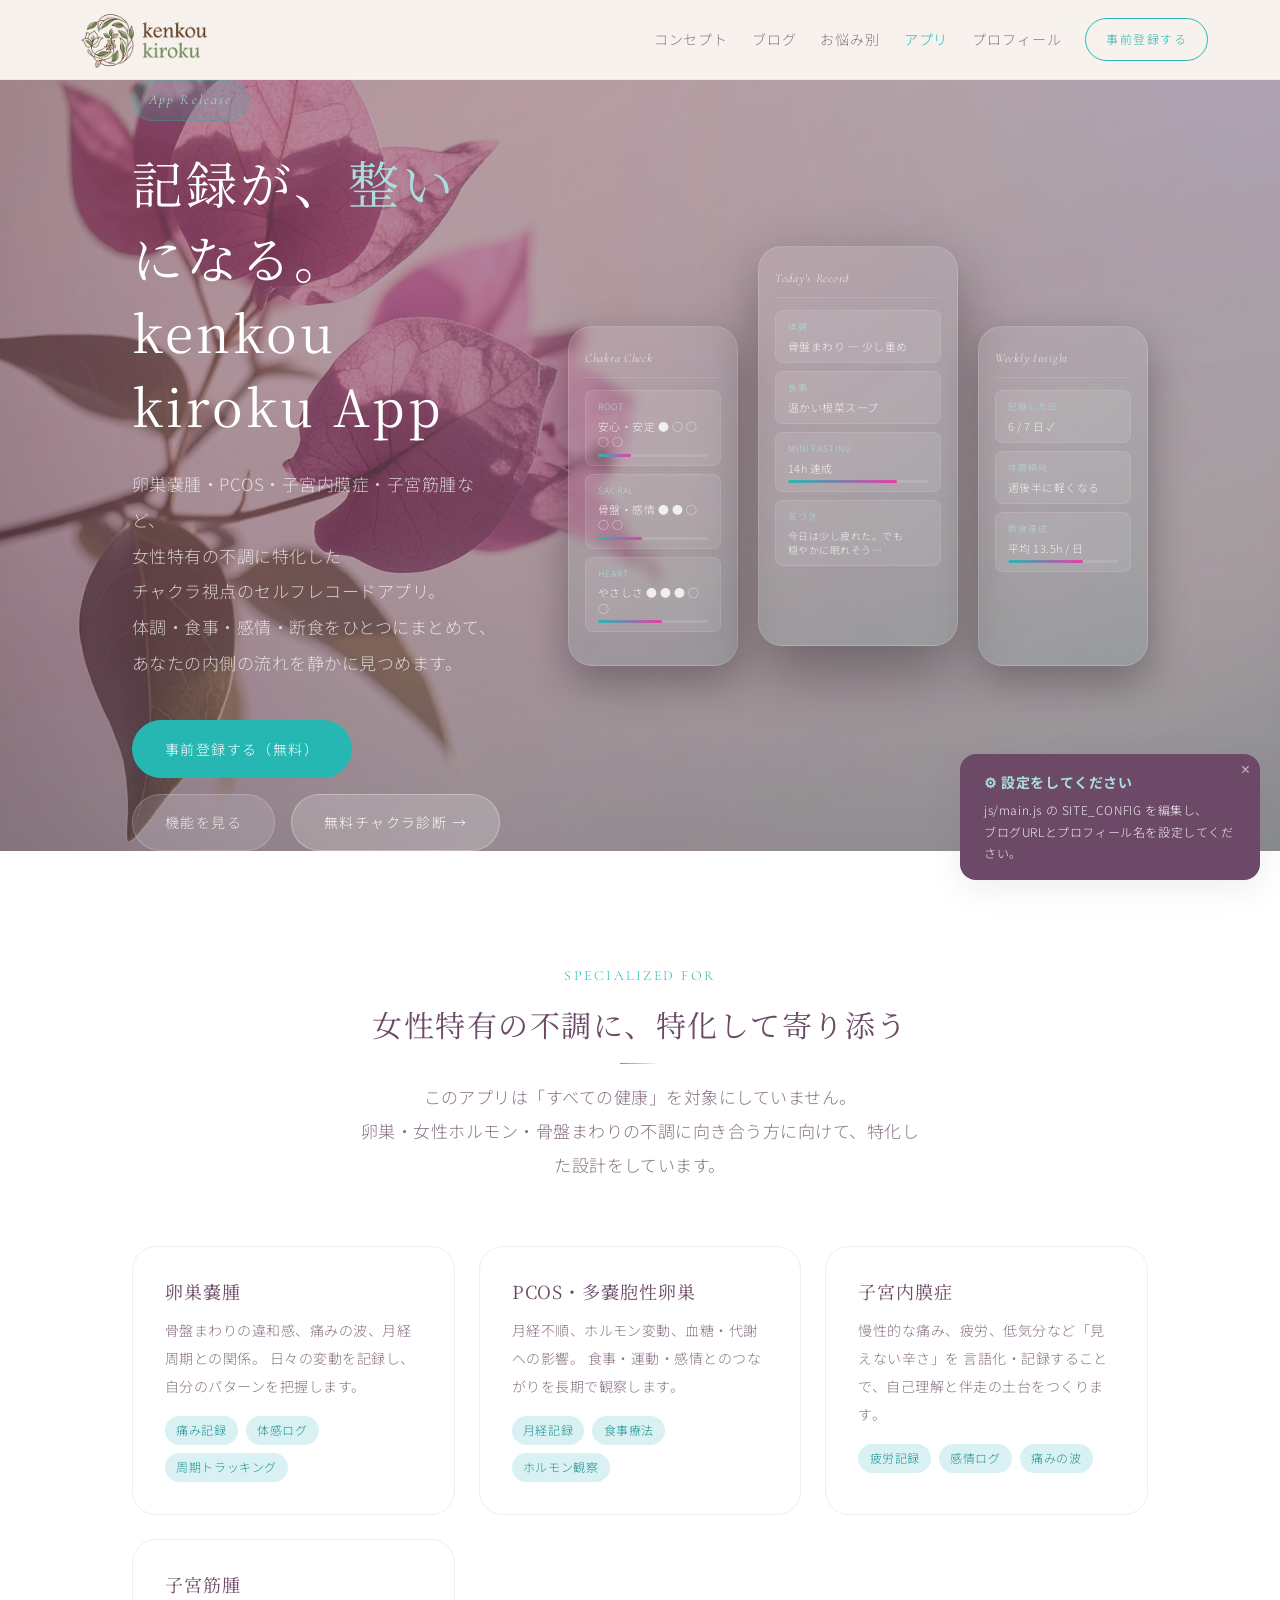
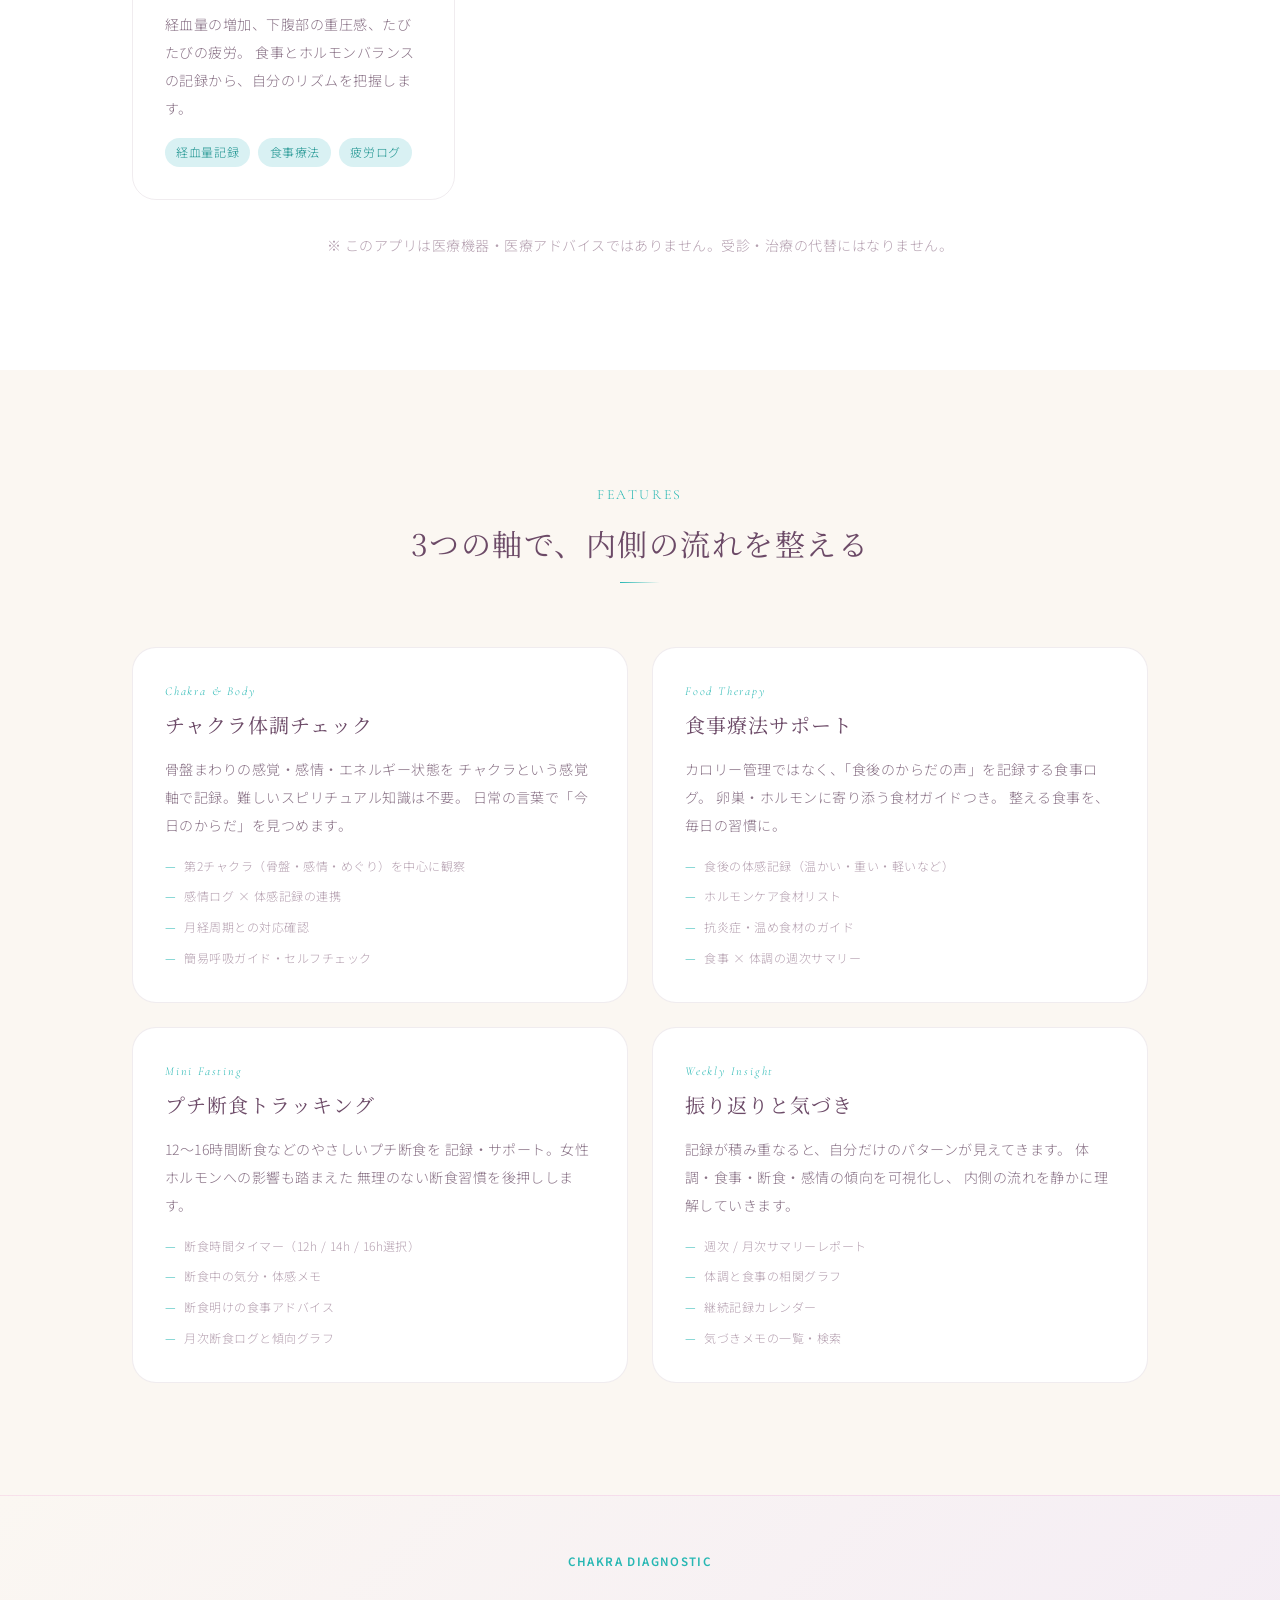
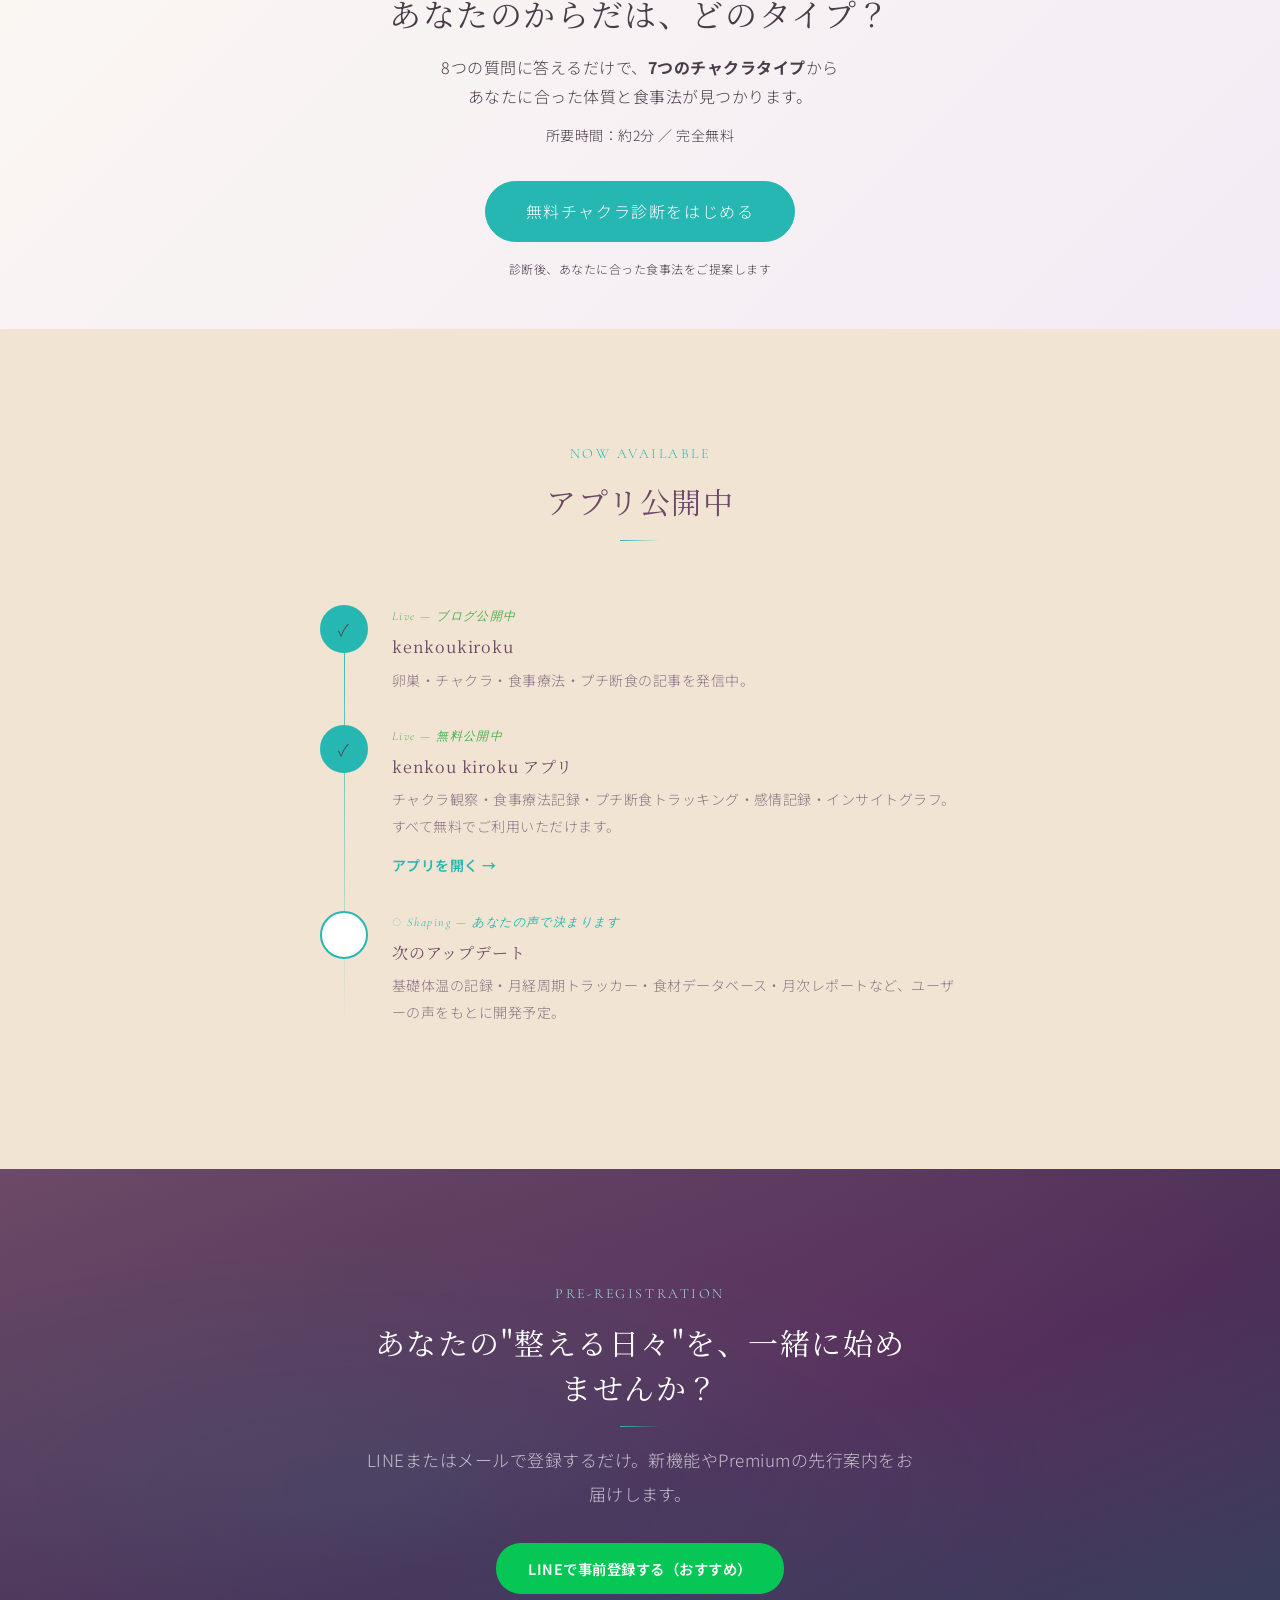
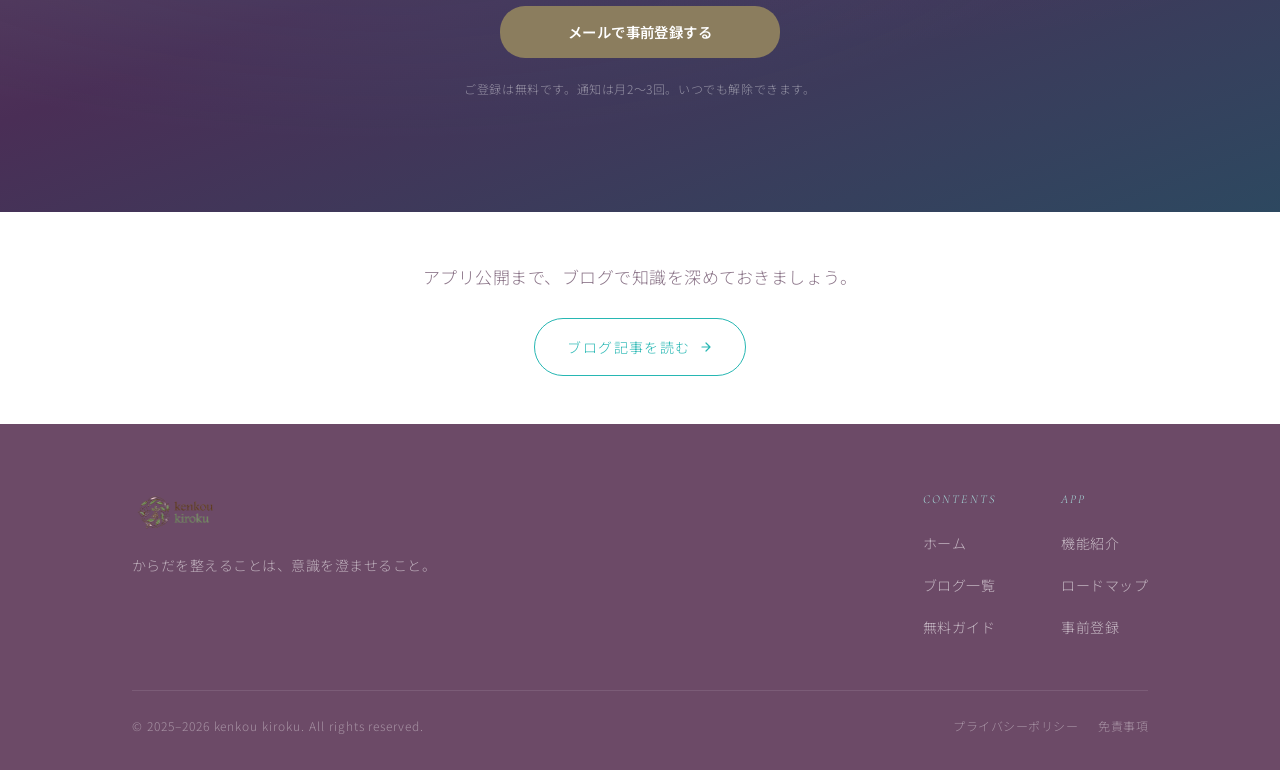
==== commit 9f68768c: "Update app.html" ====
--- a/app.html
+++ b/app.html
@@ -837,8 +837,9 @@
             <div class="roadmap-dot active" aria-label="公開済み">✓</div>
             <div class="roadmap-content">
               <div class="roadmap-status live">Live — 無料公開中</div>
-              <h4>kenkou kiroku アプリ</h4>
-              <p>チャクラ観察・食事療法記録・プチ断食トラッキング・感情記録・インサイトグラフ。すべて無料でご利用いただけます。</p>
+             <h4>kenkou kiroku アプリ</h4>
+<p>チャクラ観察・食事療法記録・プチ断食トラッキング・感情記録・インサイトグラフ。すべて無料でご利用いただけます。</p>
+<a href="kk-app.html" style="display:inline-block; margin-top:0.75rem; color:var(--color-teal); font-size:0.875rem; font-weight:600; text-decoration:none;">アプリを開く →</a>
             </div>
           </div>
 
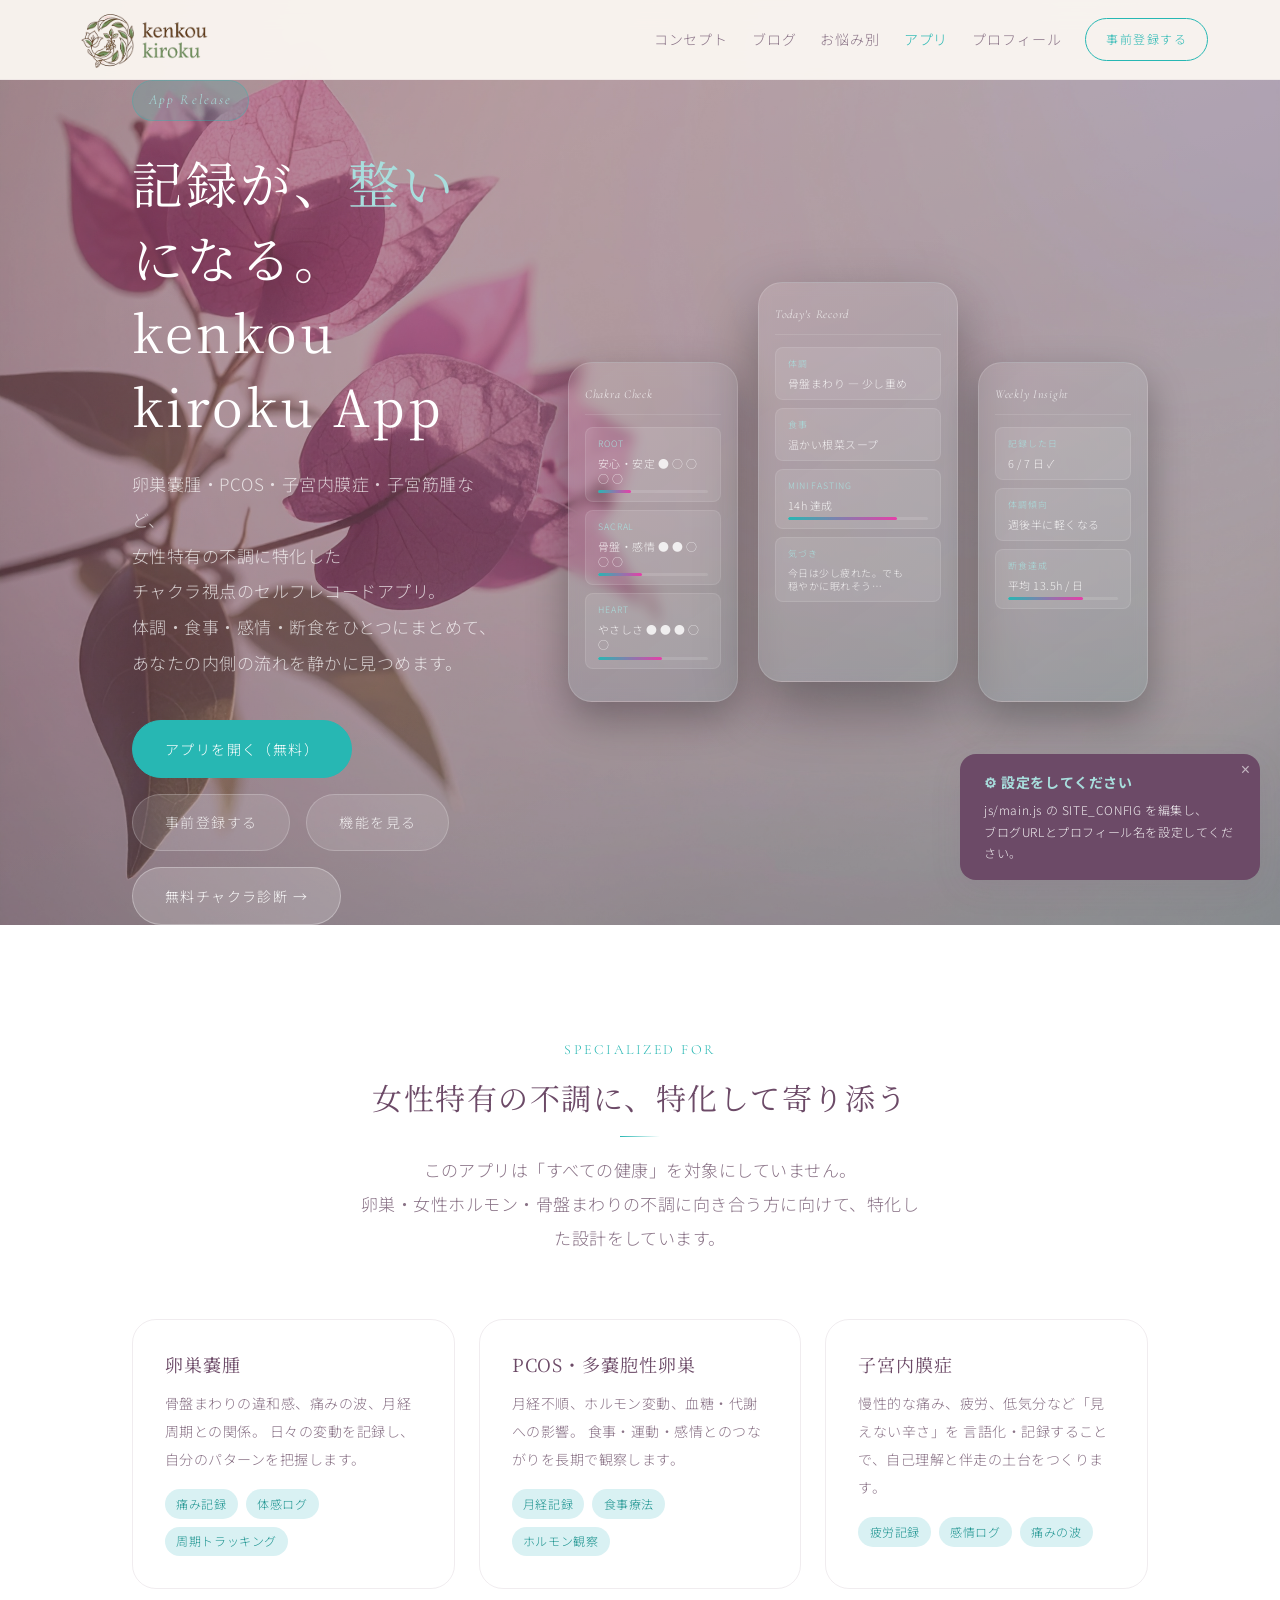
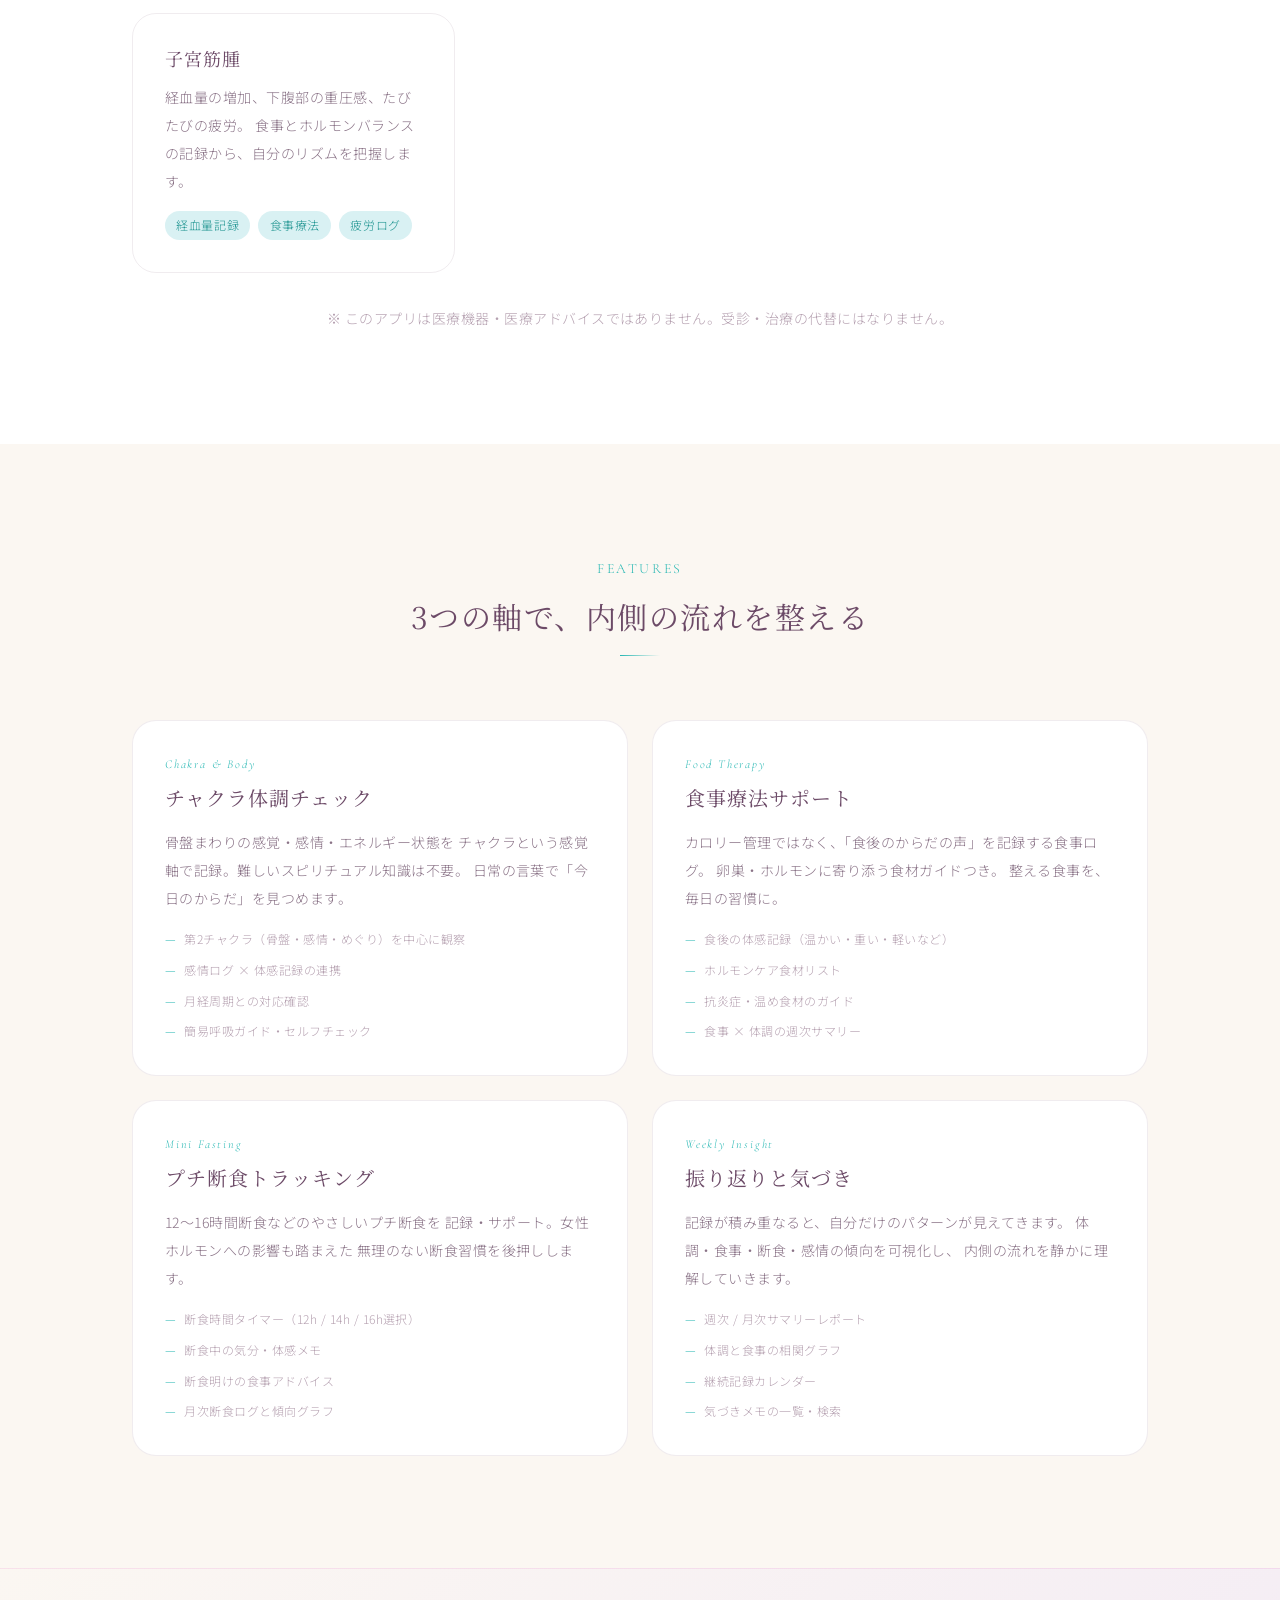
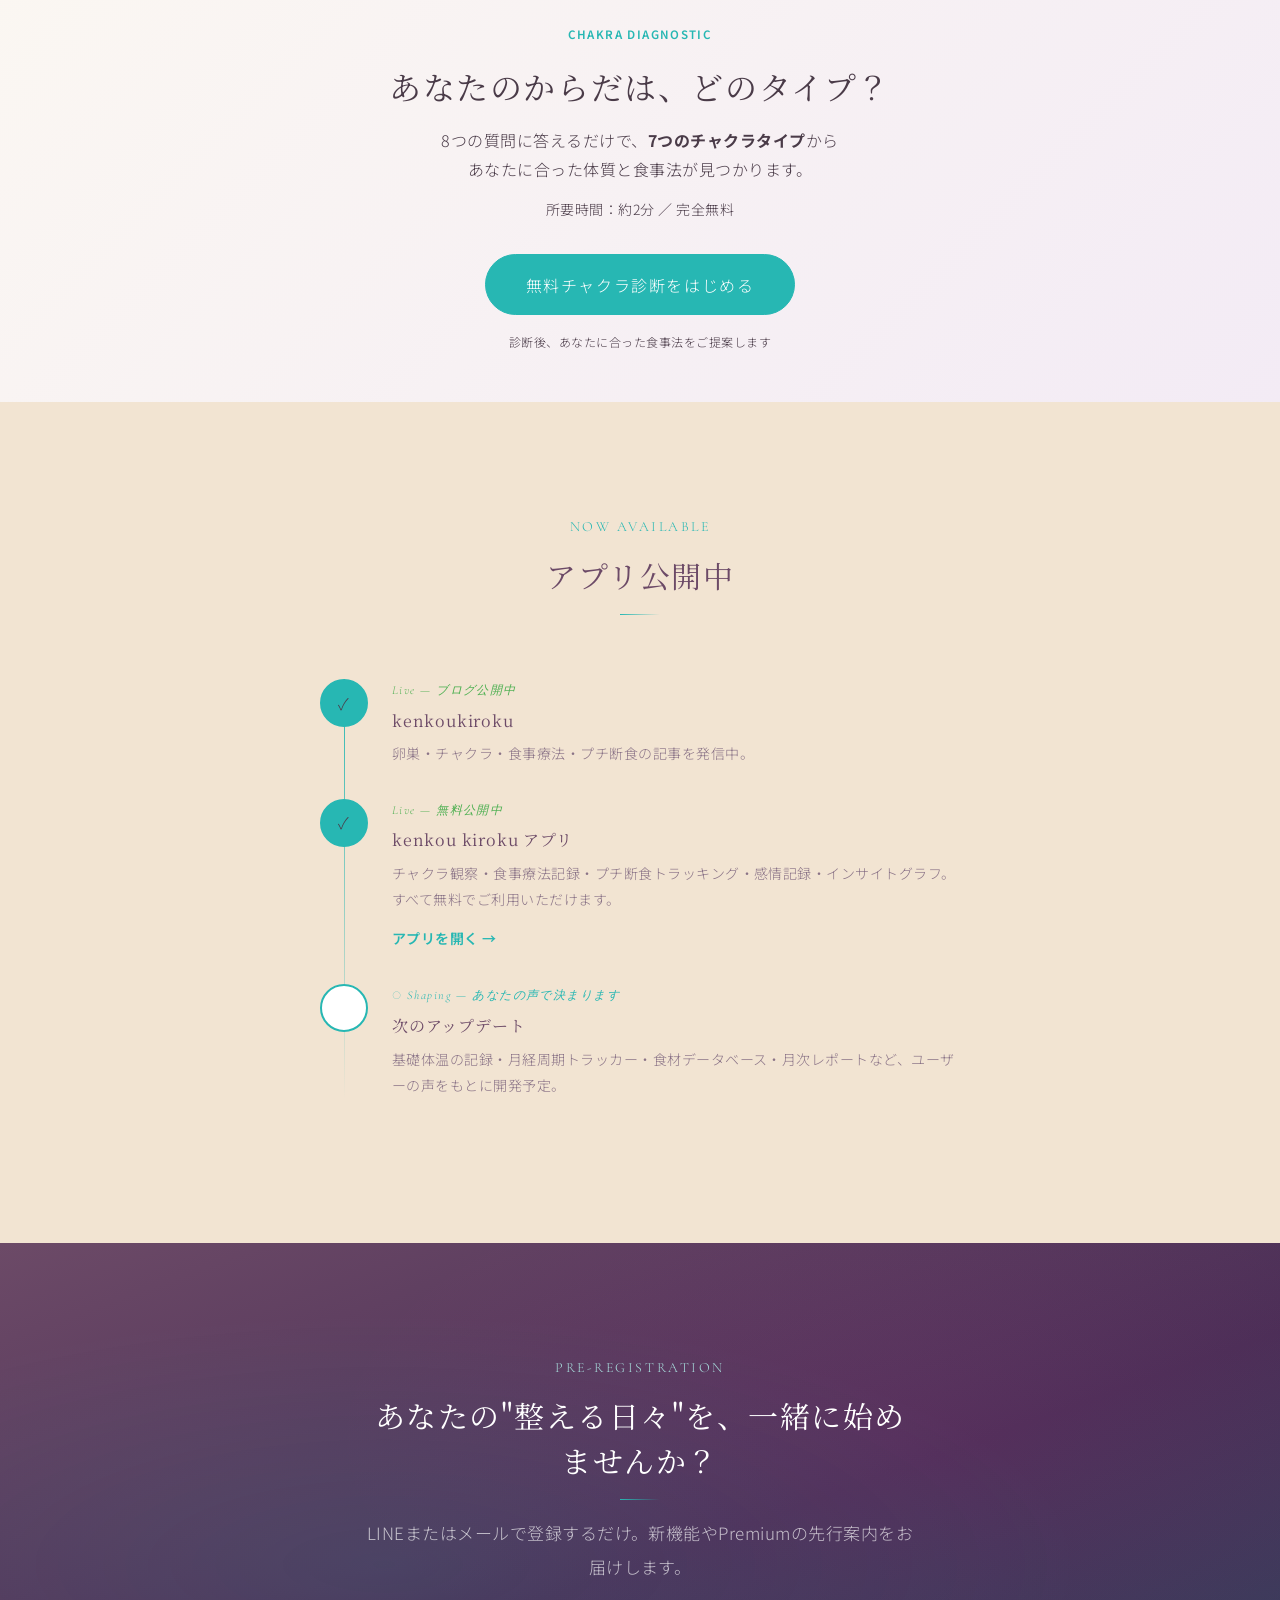
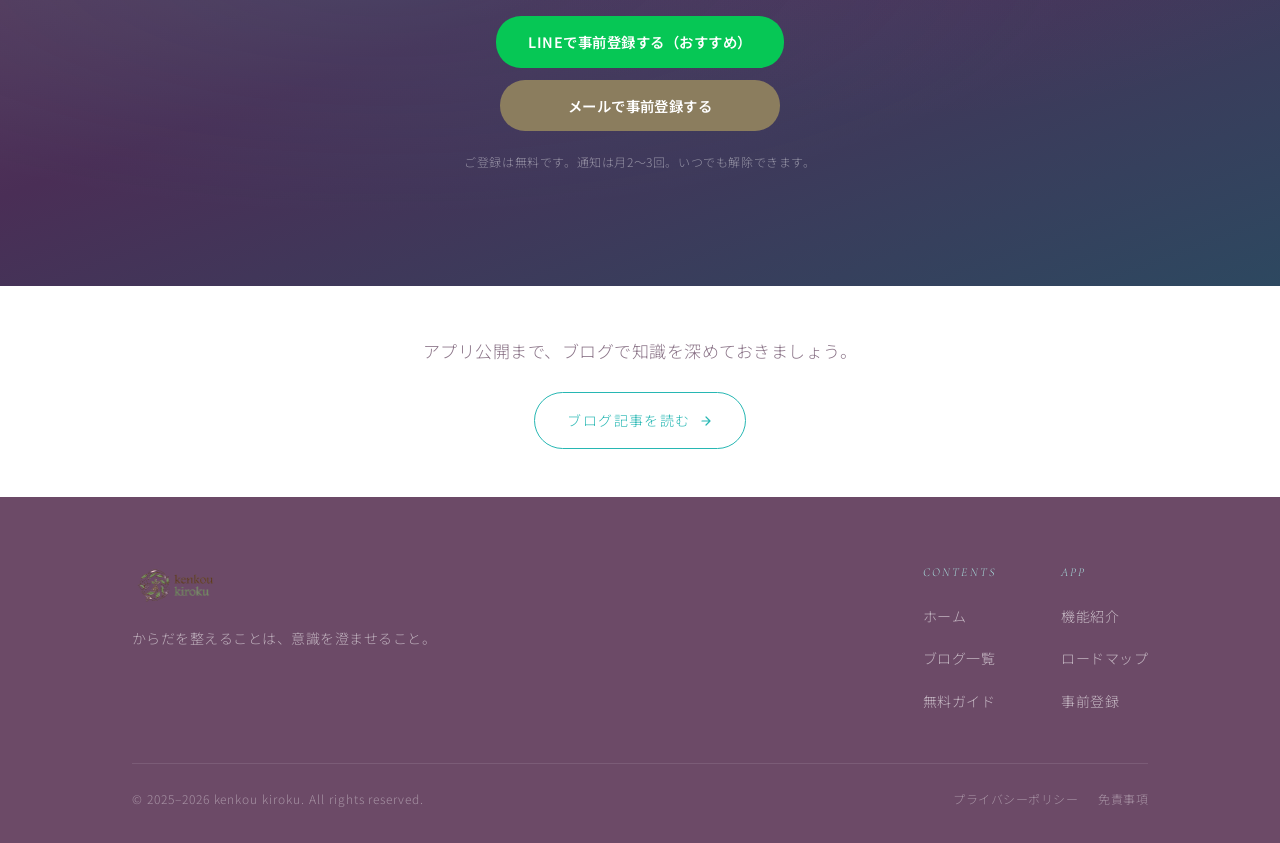
==== commit a764d12f: "Update app.html" ====
--- a/app.html
+++ b/app.html
@@ -558,7 +558,8 @@
             </p>
 
             <div style="display: flex; gap: 1rem; flex-wrap: wrap;">
-              <a href="#prereg" class="btn btn-primary">事前登録する（無料）</a>
+             <a href="kk-app.html" class="btn btn-primary">アプリを開く（無料）</a>
+              <a href="#prereg" class="btn" style="background: rgba(255,255,255,0.12); border-color: rgba(255,255,255,0.20); color: rgba(255,255,255,0.80);">事前登録する</a>
               <a href="#features" class="btn" style="background: rgba(255,255,255,0.12); border-color: rgba(255,255,255,0.20); color: rgba(255,255,255,0.80);">機能を見る</a>
               <a href="chakra-test.html" class="btn" style="background: rgba(255,255,255,0.18); border-color: rgba(255,255,255,0.30); color: rgba(255,255,255,0.95);">無料チャクラ診断 →</a>
             </div>
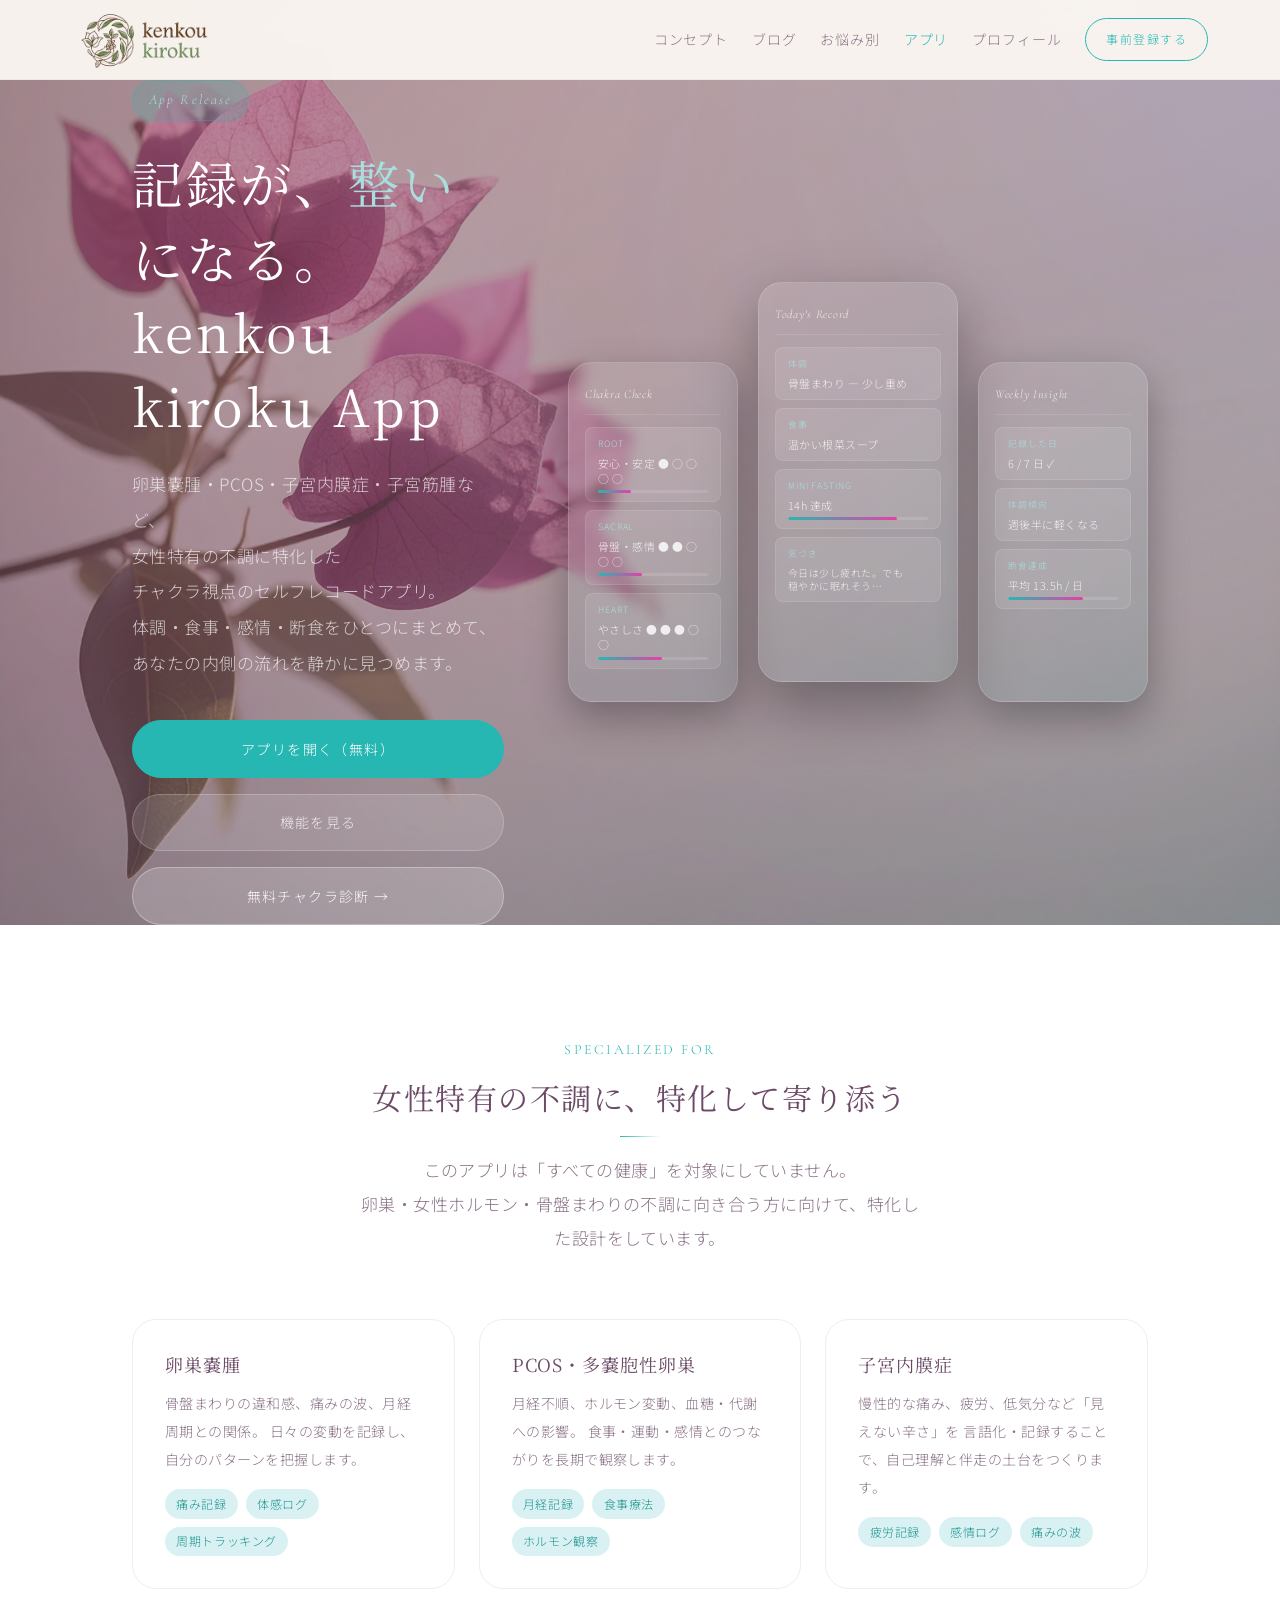
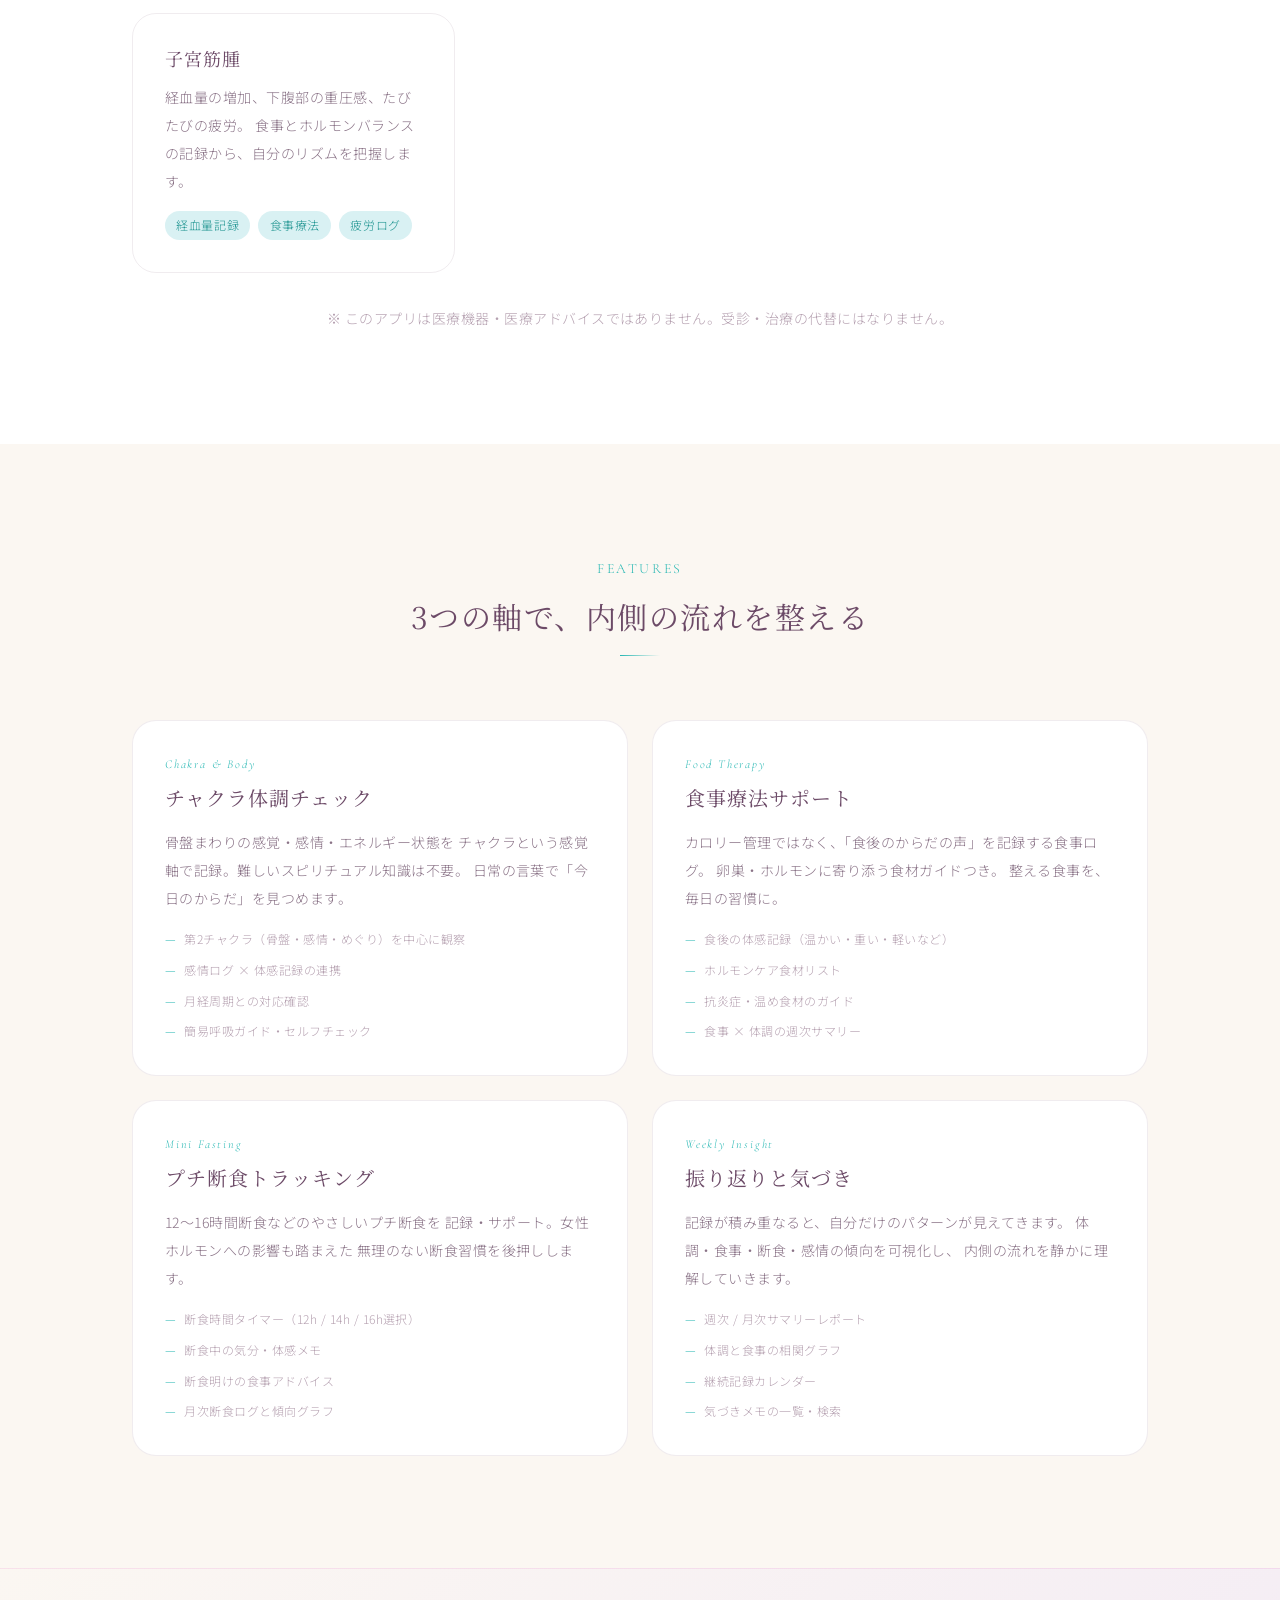
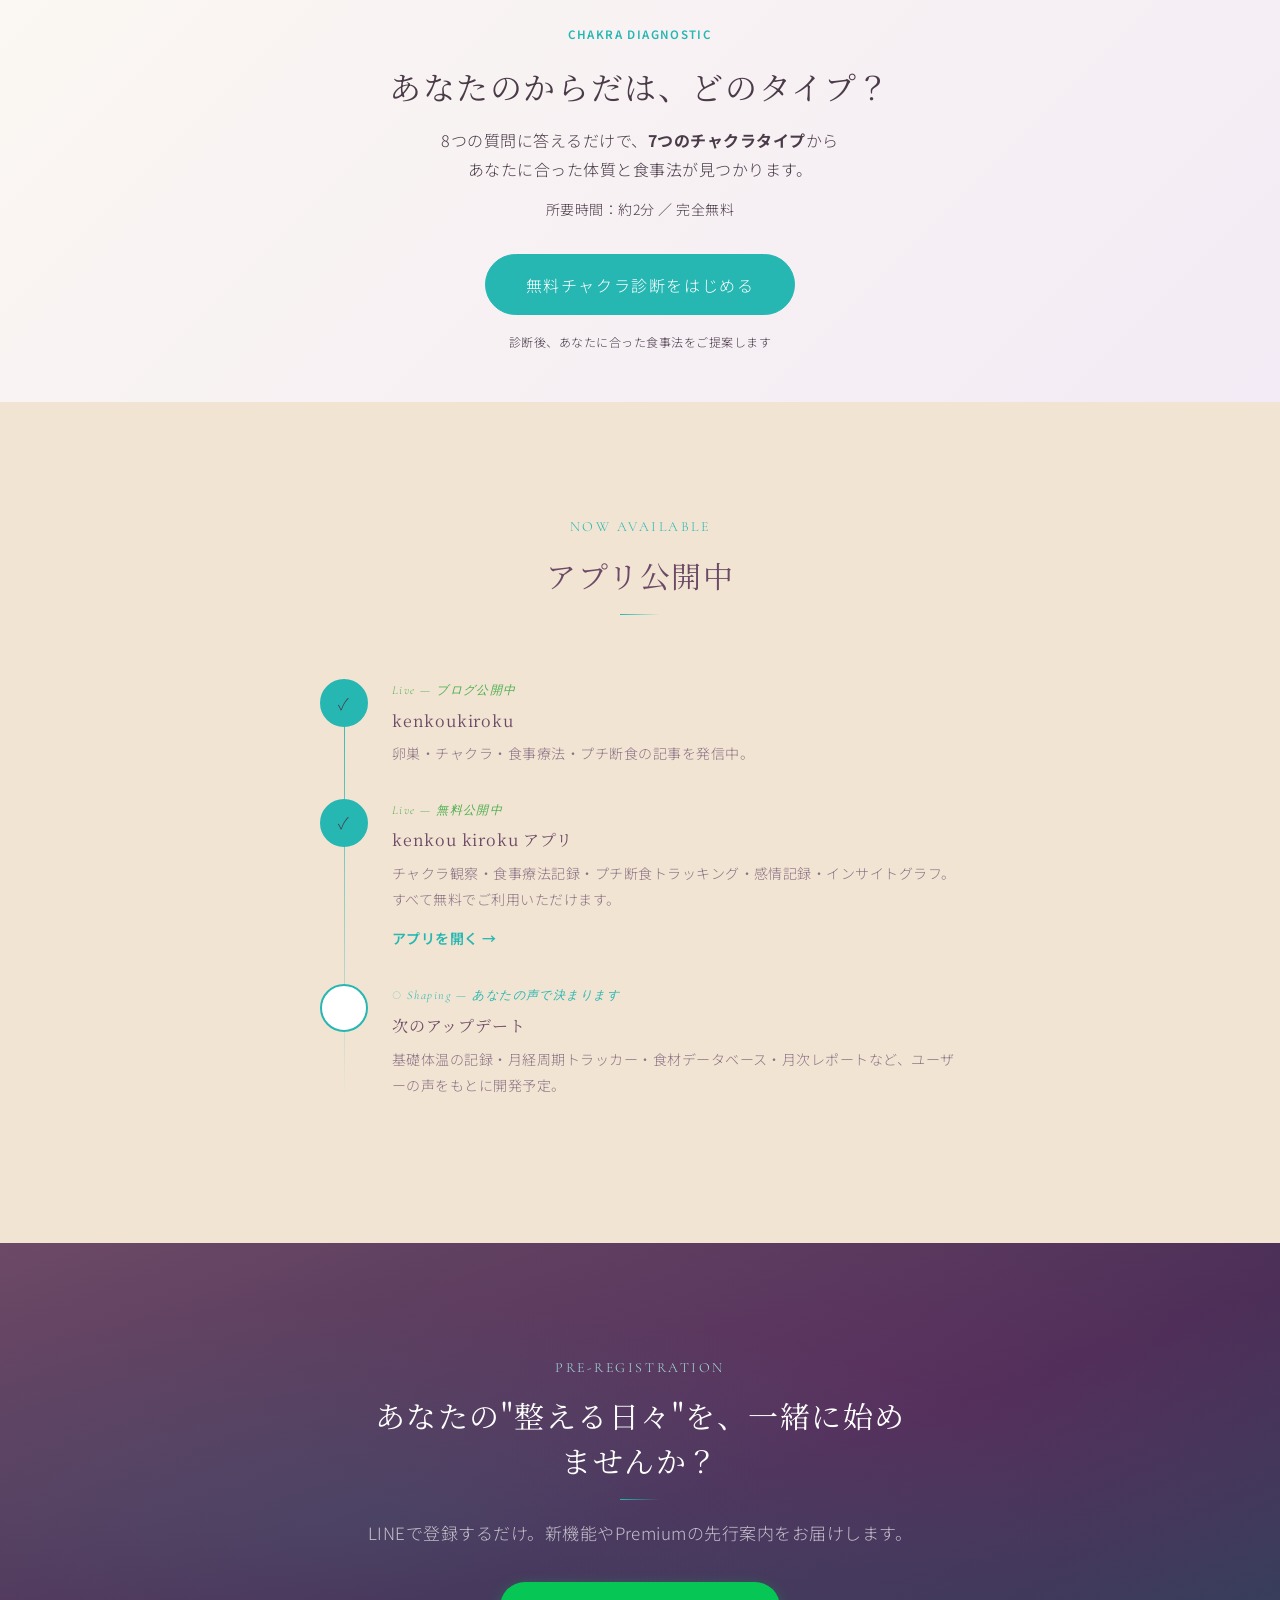
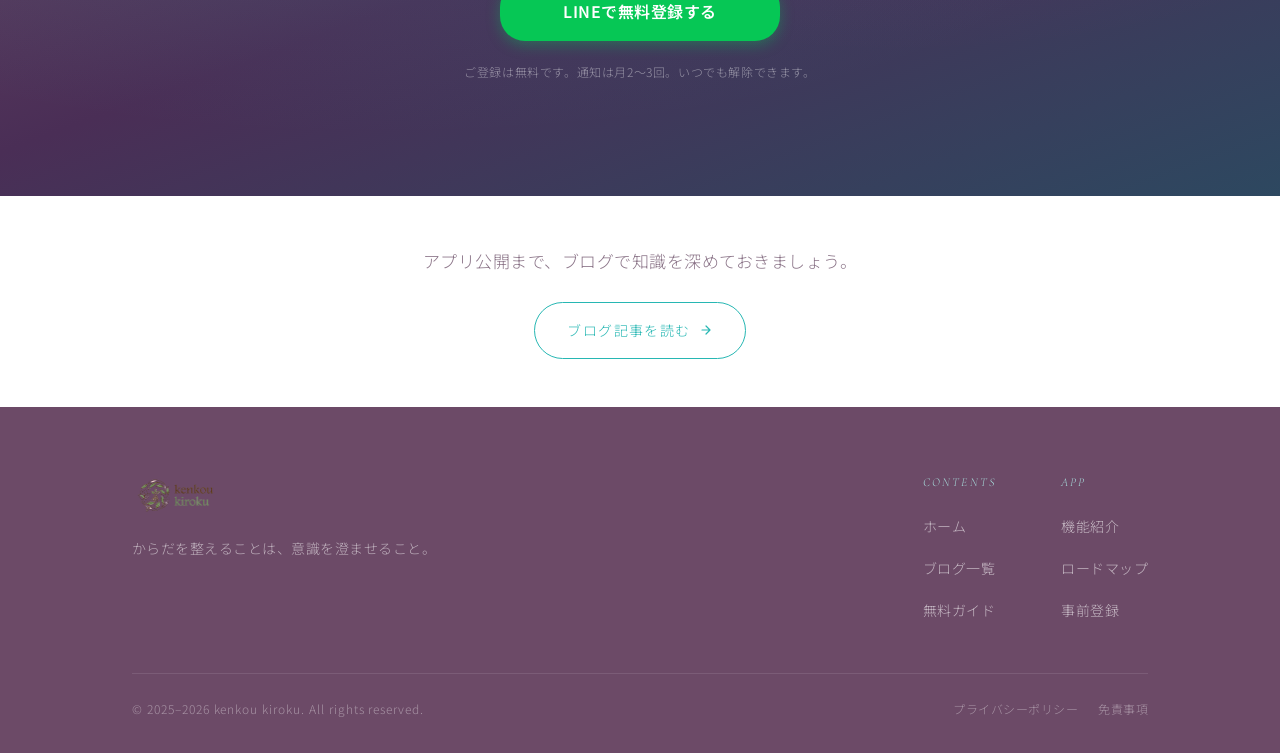
==== commit 3083aa44: "Add files via upload" ====
--- a/app.html
+++ b/app.html
@@ -557,11 +557,10 @@
               あなたの内側の流れを静かに見つめます。
             </p>
 
-            <div style="display: flex; gap: 1rem; flex-wrap: wrap;">
-             <a href="kk-app.html" class="btn btn-primary">アプリを開く（無料）</a>
-              <a href="#prereg" class="btn" style="background: rgba(255,255,255,0.12); border-color: rgba(255,255,255,0.20); color: rgba(255,255,255,0.80);">事前登録する</a>
-              <a href="#features" class="btn" style="background: rgba(255,255,255,0.12); border-color: rgba(255,255,255,0.20); color: rgba(255,255,255,0.80);">機能を見る</a>
-              <a href="chakra-test.html" class="btn" style="background: rgba(255,255,255,0.18); border-color: rgba(255,255,255,0.30); color: rgba(255,255,255,0.95);">無料チャクラ診断 →</a>
+            <div style="display: flex; gap: 1rem; justify-content: center; flex-wrap: wrap; margin-top: 0.5rem;">
+              <a href="kk-app.html" class="btn btn-primary" style="flex: 1 1 auto; min-width: 180px; text-align: center; justify-content: center;">アプリを開く（無料）</a>
+              <a href="#features" class="btn" style="flex: 1 1 auto; min-width: 180px; text-align: center; justify-content: center; background: rgba(255,255,255,0.12); border-color: rgba(255,255,255,0.20); color: rgba(255,255,255,0.80);">機能を見る</a>
+              <a href="chakra-test.html" class="btn" style="flex: 1 1 auto; min-width: 180px; text-align: center; justify-content: center; background: rgba(255,255,255,0.18); border-color: rgba(255,255,255,0.30); color: rgba(255,255,255,0.95);">無料チャクラ診断 →</a>
             </div>
           </div>
 
@@ -866,17 +865,13 @@
           </h2>
           <div class="deco-line"></div>
           <p class="section-desc">
-            LINEまたはメールで登録するだけ。新機能やPremiumの先行案内をお届けします。
+            LINEで登録するだけ。新機能やPremiumの先行案内をお届けします。
           </p>
 
           <div class="prereg-form" style="margin-top:2rem; display:flex; flex-direction:column; align-items:center; gap:0.75rem;">
   <a href="https://page.line.me/384xpfml" target="_blank" rel="noopener noreferrer"
-     style="display:inline-block; background:#06C755; color:#fff; padding:12px 32px; border-radius:25px; text-decoration:none; font-size:0.9rem; font-weight:600; min-width:280px; text-align:center;">
-    LINEで事前登録する（おすすめ）
-  </a>
-  <a href="mailto:?subject=kenkou kiroku 事前登録"
-     style="display:inline-block; background:#8b7d5e; color:#fff; padding:12px 32px; border-radius:25px; text-decoration:none; font-size:0.9rem; font-weight:600; min-width:280px; text-align:center;">
-    メールで事前登録する
+     style="display:inline-block; background:#06C755; color:#fff; padding:14px 40px; border-radius:25px; text-decoration:none; font-size:1rem; font-weight:600; min-width:280px; text-align:center; box-shadow:0 4px 14px rgba(6,199,85,0.35);">
+    LINEで無料登録する
   </a>
 </div>
 
@@ -940,6 +935,3 @@
     </div>
   </footer>
 
-  <script src="js/main.js"></script>
-</body>
-</html>
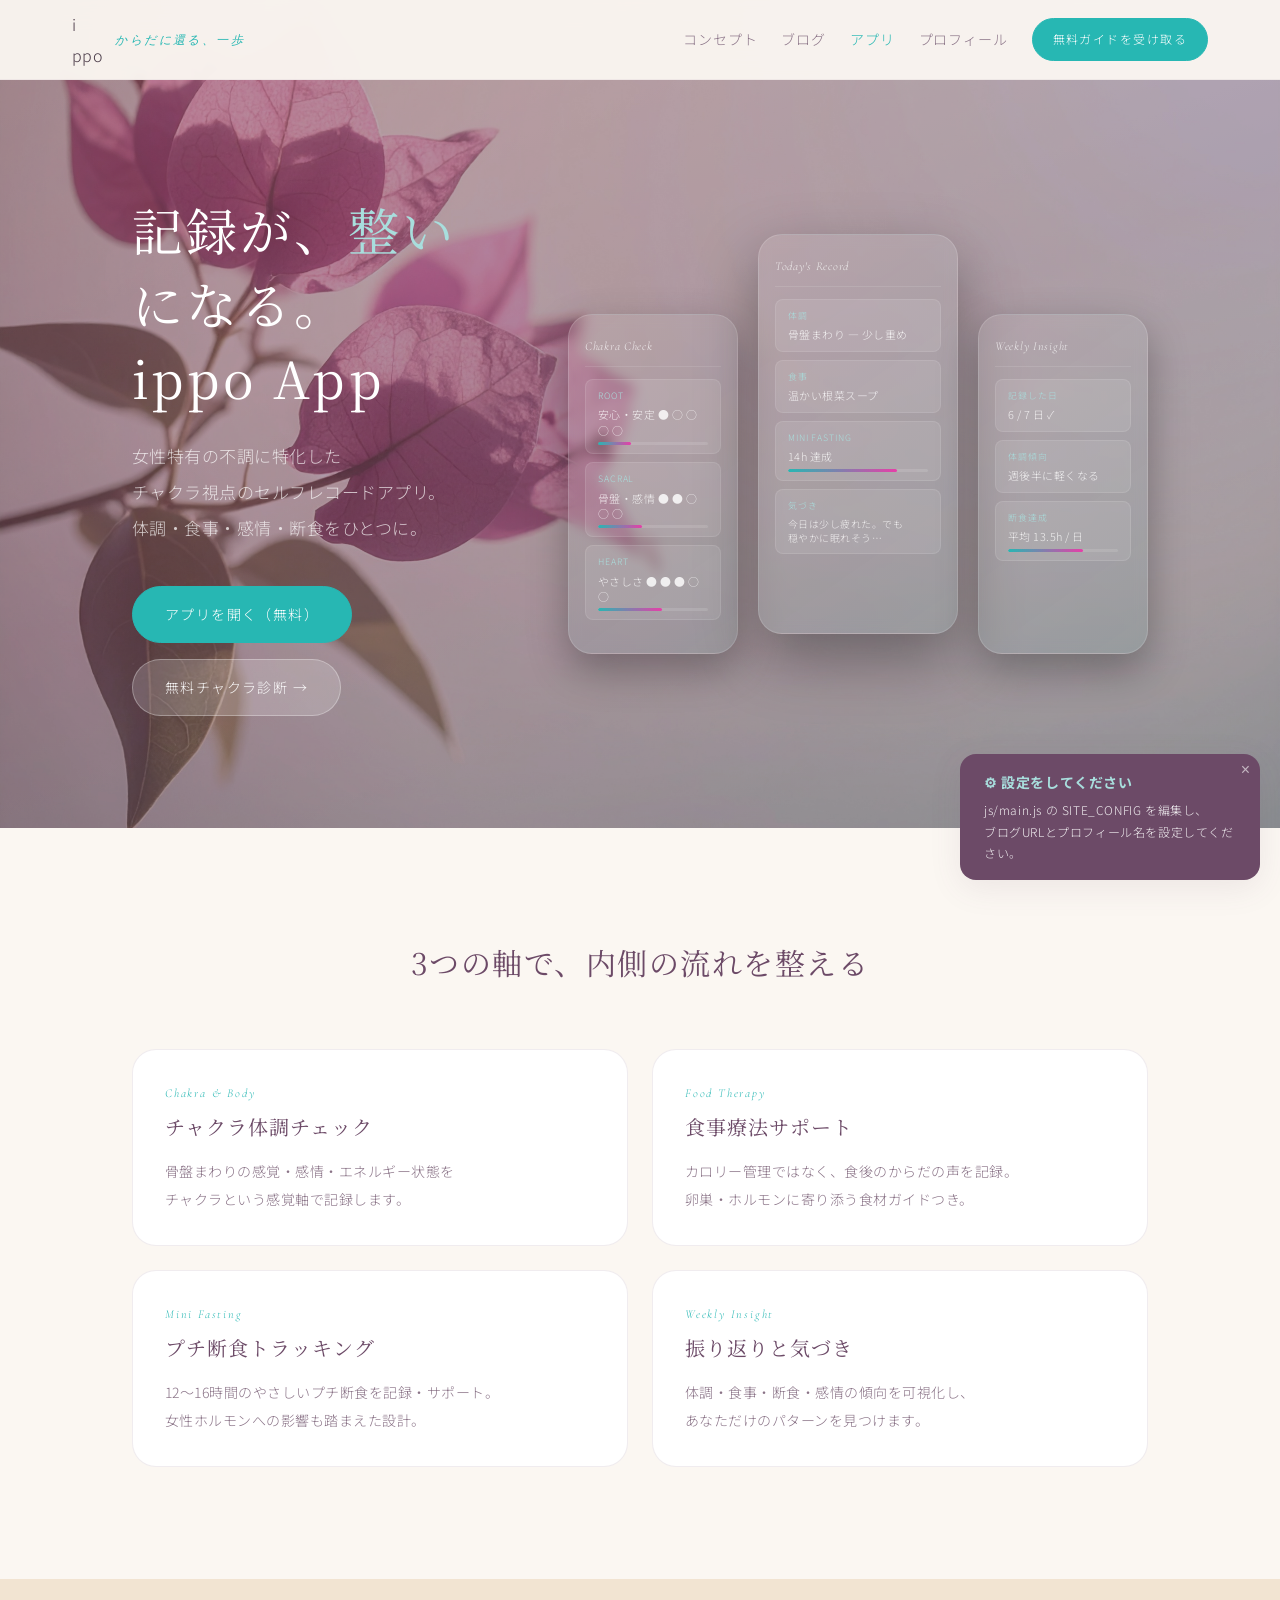
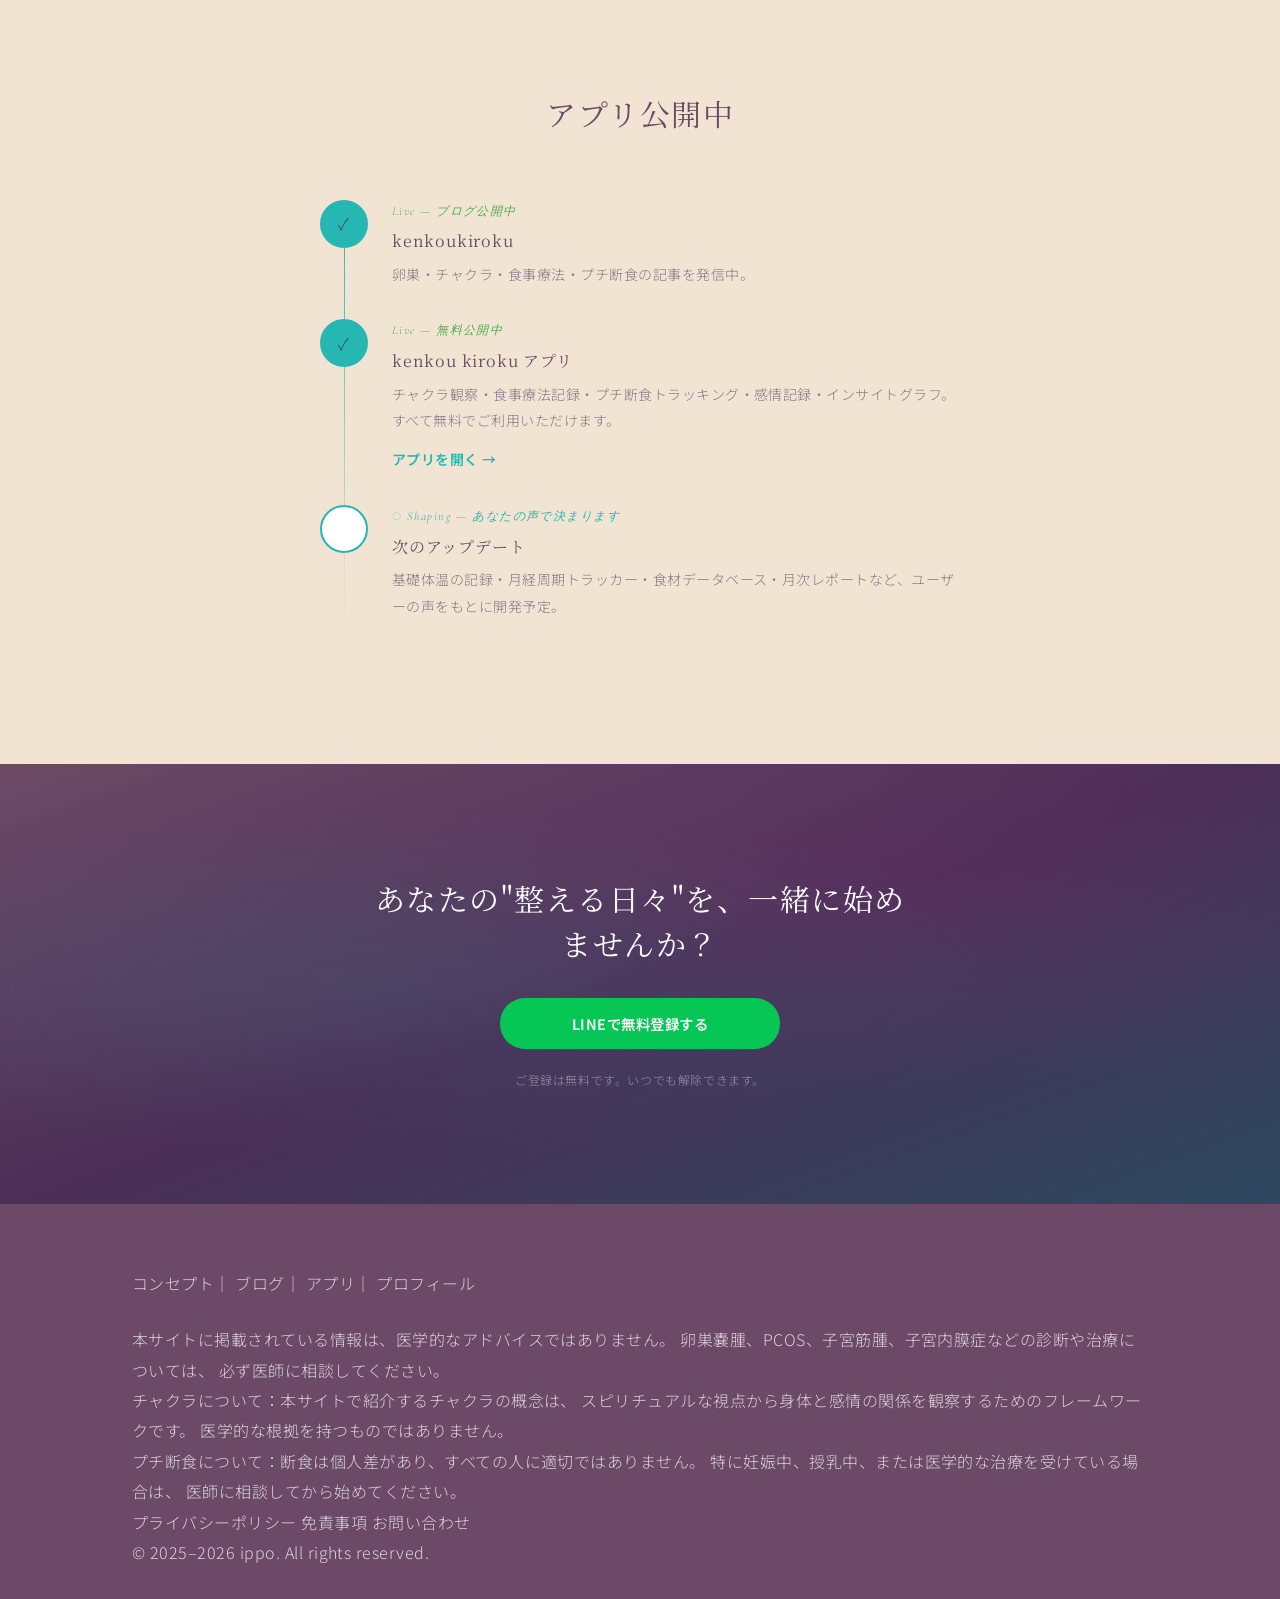
==== commit f047b7ca: "Update app.html" ====
--- a/app.html
+++ b/app.html
@@ -3,8 +3,8 @@
 <head>
   <meta charset="UTF-8">
   <meta name="viewport" content="width=device-width, initial-scale=1.0">
-  <title>kenkou kiroku App — 卵巣・女性の不調に特化したセルフレコードアプリ</title>
-  <meta name="description" content="チャクラ視点の体調記録・食事療法・プチ断食トラッキングを一つに。卵巣嚢腫・PCOS・子宮筋腫・子宮内膜症など女性特有の不調に向き合うアプリ、準備中。">
+  <title>ippo App - からだを見つめ直すセルフレコードアプリ</title>
+  <meta name="description" content="ippo App は、チャクラ・食事療法・プチ断食・感情の4つの視点から、女性のからだを記録するセルフケアアプリです。">
   <link rel="stylesheet" href="css/style.css">
   <link rel="preconnect" href="https://fonts.googleapis.com">
   <style>
@@ -14,14 +14,12 @@
       min-height: 92vh;
       display: flex;
       align-items: center;
-     background: linear-gradient(160deg, var(--color-plum) 0%, #4A2E56 50%, #2D4860 100%);
-
-
+      background: linear-gradient(160deg, var(--color-plum) 0%, #4A2E56 50%, #2D4860 100%);
       position: relative;
       overflow: hidden;
     }
 
-       .app-hero::before {
+    .app-hero::before {
       content: '';
       position: absolute;
       inset: 0;
@@ -30,7 +28,6 @@
       background-position: right center;
       opacity: 0.55;
     }
-
 
     .app-hero-grid {
       position: relative;
@@ -235,84 +232,7 @@
     }
 
     .feature-list {
-      margin-top: var(--space-4);
-      display: flex;
-      flex-direction: column;
-      gap: var(--space-2);
-    }
-
-    .feature-list li {
-      font-size: var(--text-xs);
-      color: var(--color-text-muted);
-      display: flex;
-      gap: var(--space-2);
-      align-items: flex-start;
-    }
-
-    .feature-list li::before {
-      content: '—';
-      color: var(--color-teal);
-      flex-shrink: 0;
-    }
-
-    /* Diseases focus section */
-    .diseases-section {
-      background-color: var(--color-white);
-      padding: var(--space-section) 0;
-    }
-
-    .diseases-grid {
-      display: grid;
-      grid-template-columns: repeat(3, 1fr);
-      gap: var(--space-6);
-    }
-
-    .disease-card {
-      border-radius: var(--radius-lg);
-      padding: var(--space-8);
-      border: 1px solid var(--color-border);
-      transition: all var(--transition);
-    }
-
-    .disease-card:hover {
-      border-color: var(--color-teal);
-      box-shadow: var(--shadow-sm);
-    }
-
-    .disease-icon {
-      font-size: 1.8rem;
-      margin-bottom: var(--space-4);
-      display: block;
-    }
-
-    .disease-name {
-      font-family: var(--font-serif);
-      font-size: var(--text-lg);
-      color: var(--color-plum);
-      margin-bottom: var(--space-3);
-      font-weight: 400;
-    }
-
-    .disease-desc {
-      font-size: var(--text-sm);
-      color: var(--color-text-light);
-      line-height: 2.0;
-    }
-
-    .disease-tags {
-      display: flex;
-      flex-wrap: wrap;
-      gap: var(--space-2);
-      margin-top: var(--space-4);
-    }
-
-    .disease-tag {
-      font-size: var(--text-xs);
-      color: var(--color-teal-dark);
-      background-color: var(--color-bg-air);
-      border-radius: var(--radius-full);
-      padding: 0.2rem 0.7rem;
-      letter-spacing: 0.05em;
+      display: none;
     }
 
     /* Roadmap */
@@ -392,9 +312,7 @@
 
     /* Preregister */
     .prereg-section {
-     background: linear-gradient(160deg, var(--color-plum) 0%, #4A2E56 50%, #2D4860 100%);
-
-
+      background: linear-gradient(160deg, var(--color-plum) 0%, #4A2E56 50%, #2D4860 100%);
       padding: var(--space-section) 0;
       text-align: center;
       position: relative;
@@ -437,30 +355,6 @@
       justify-content: center;
     }
 
-    .prereg-input {
-      flex: 1;
-      min-width: 260px;
-      max-width: 360px;
-      padding: 0.9rem 1.5rem;
-      border-radius: var(--radius-full);
-      border: 1.5px solid rgba(255, 255, 255, 0.20);
-      background: rgba(255, 255, 255, 0.10);
-      color: var(--color-white);
-      font-size: var(--text-sm);
-      font-family: var(--font-sans);
-      letter-spacing: 0.04em;
-      outline: none;
-      transition: border-color var(--transition);
-    }
-
-    .prereg-input::placeholder {
-      color: rgba(255, 255, 255, 0.45);
-    }
-
-    .prereg-input:focus {
-      border-color: var(--color-teal);
-    }
-
     .prereg-note {
       margin-top: var(--space-5);
       font-size: var(--text-xs);
@@ -483,10 +377,6 @@
       .phone-sm:last-child {
         display: none;
       }
-
-      .diseases-grid {
-        grid-template-columns: 1fr;
-      }
     }
 
     @media (max-width: 640px) {
@@ -506,16 +396,16 @@
   <header class="site-header" id="site-header">
     <div class="header-inner">
       <a href="index.html" class="site-logo">
-       <img src="images/logo-nav.png (1)" alt="kenkou kiroku" style="height:80px;width:auto;">
+        <span class="logo-text"><span class="logo-i">i</span>ppo</span>
+        <span class="logo-sub">からだに還る、一歩</span>
       </a>
 
-      <nav class="site-nav">
+      <nav class="site-nav" aria-label="メインナビゲーション">
         <a href="index.html#concept" class="nav-link">コンセプト</a>
         <a href="https://kenkou-kiroku.com" class="nav-link">ブログ</a>
-        <a href="index.html#concerns" class="nav-link">お悩み別</a>
         <a href="app.html" class="nav-link" style="color: var(--color-teal);">アプリ</a>
         <a href="index.html#profile" class="nav-link">プロフィール</a>
-        <a href="#prereg" class="btn btn-secondary header-cta">事前登録する</a>
+        <a href="https://page.line.me/384xpfml" class="btn btn-primary header-cta">無料ガイドを受け取る</a>
       </nav>
 
       <button class="hamburger" id="hamburger-btn" aria-label="メニューを開く" aria-expanded="false">
@@ -524,43 +414,35 @@
     </div>
   </header>
 
-  <nav class="mobile-nav" id="mobile-nav">
+  <nav class="mobile-nav" id="mobile-nav" aria-label="モバイルナビゲーション">
     <a href="index.html#concept" class="mobile-nav-link">コンセプト</a>
     <a href="https://kenkou-kiroku.com" class="mobile-nav-link">ブログ</a>
-    <a href="index.html#concerns" class="mobile-nav-link">お悩み別</a>
     <a href="app.html" class="mobile-nav-link">アプリ</a>
     <a href="index.html#profile" class="mobile-nav-link">プロフィール</a>
-    <a href="#prereg" class="btn btn-primary" style="margin-top: 1rem; justify-content: center;">事前登録する</a>
+    <a href="https://page.line.me/384xpfml" class="btn btn-primary" style="margin-top: 1rem; justify-content: center;">無料ガイドを受け取る</a>
   </nav>
 
   <main>
 
-    <!-- App Hero -->
+    <!-- Section 1: App Hero -->
     <section class="app-hero" aria-labelledby="app-hero-title">
       <div class="container">
         <div class="app-hero-grid">
           <div class="app-hero-content">
-            <div class="hero-badge">
-              <span>App Release</span>
-            </div>
-
             <h1 class="app-hero-title" id="app-hero-title">
               記録が、<em>整い</em>になる。<br>
-              kenkou kiroku App
+              ippo App
             </h1>
 
             <p class="app-hero-desc">
-              卵巣嚢腫・PCOS・子宮内膜症・子宮筋腫など、<br>
               女性特有の不調に特化した<br>
               チャクラ視点のセルフレコードアプリ。<br>
-              体調・食事・感情・断食をひとつにまとめて、<br>
-              あなたの内側の流れを静かに見つめます。
+              体調・食事・感情・断食をひとつに。
             </p>
 
-            <div style="display: flex; gap: 1rem; justify-content: center; flex-wrap: wrap; margin-top: 0.5rem;">
-              <a href="kk-app.html" class="btn btn-primary" style="flex: 1 1 auto; min-width: 180px; text-align: center; justify-content: center;">アプリを開く（無料）</a>
-              <a href="#features" class="btn" style="flex: 1 1 auto; min-width: 180px; text-align: center; justify-content: center; background: rgba(255,255,255,0.12); border-color: rgba(255,255,255,0.20); color: rgba(255,255,255,0.80);">機能を見る</a>
-              <a href="chakra-test.html" class="btn" style="flex: 1 1 auto; min-width: 180px; text-align: center; justify-content: center; background: rgba(255,255,255,0.18); border-color: rgba(255,255,255,0.30); color: rgba(255,255,255,0.95);">無料チャクラ診断 →</a>
+            <div style="display: flex; gap: 1rem; flex-wrap: wrap;">
+              <a href="kk-app.html" class="btn btn-primary">アプリを開く（無料）</a>
+              <a href="chakra-test.html" class="btn" style="background: rgba(255,255,255,0.18); border-color: rgba(255,255,255,0.30); color: rgba(255,255,255,0.95);">無料チャクラ診断 →</a>
             </div>
           </div>
 
@@ -636,191 +518,60 @@
       </div>
     </section>
 
-    <!-- Disease Focus -->
-    <section class="diseases-section" aria-labelledby="diseases-title">
-      <div class="container">
-        <div class="section-header">
-          <span class="section-en">Specialized For</span>
-          <h2 class="section-title" id="diseases-title">女性特有の不調に、特化して寄り添う</h2>
-          <div class="deco-line"></div>
-          <p class="section-desc">
-            このアプリは「すべての健康」を対象にしていません。<br>
-            卵巣・女性ホルモン・骨盤まわりの不調に向き合う方に向けて、特化した設計をしています。
-          </p>
-        </div>
-
-        <div class="diseases-grid">
-          <div class="disease-card">
-            <h3 class="disease-name">卵巣嚢腫</h3>
-            <p class="disease-desc">
-              骨盤まわりの違和感、痛みの波、月経周期との関係。
-              日々の変動を記録し、自分のパターンを把握します。
-            </p>
-            <div class="disease-tags">
-              <span class="disease-tag">痛み記録</span>
-              <span class="disease-tag">体感ログ</span>
-              <span class="disease-tag">周期トラッキング</span>
-            </div>
-          </div>
-
-          <div class="disease-card">
-            <h3 class="disease-name">PCOS・多嚢胞性卵巣</h3>
-            <p class="disease-desc">
-              月経不順、ホルモン変動、血糖・代謝への影響。
-              食事・運動・感情とのつながりを長期で観察します。
-            </p>
-            <div class="disease-tags">
-              <span class="disease-tag">月経記録</span>
-              <span class="disease-tag">食事療法</span>
-              <span class="disease-tag">ホルモン観察</span>
-            </div>
-          </div>
-
-          <div class="disease-card">
-            <h3 class="disease-name">子宮内膜症</h3>
-            <p class="disease-desc">
-              慢性的な痛み、疲労、低気分など「見えない辛さ」を
-              言語化・記録することで、自己理解と伴走の土台をつくります。
-            </p>
-            <div class="disease-tags">
-              <span class="disease-tag">疲労記録</span>
-              <span class="disease-tag">感情ログ</span>
-              <span class="disease-tag">痛みの波</span>
-            </div>
-          </div>
-
-          <div class="disease-card">
-            <h3 class="disease-name">子宮筋腫</h3>
-            <p class="disease-desc">
-              経血量の増加、下腹部の重圧感、たびたびの疲労。
-              食事とホルモンバランスの記録から、自分のリズムを把握します。
-            </p>
-            <div class="disease-tags">
-              <span class="disease-tag">経血量記録</span>
-              <span class="disease-tag">食事療法</span>
-              <span class="disease-tag">疲労ログ</span>
-            </div>
-          </div>
-
-        </div>
-
-        <p class="text-center text-muted" style="margin-top: 2rem; font-size: var(--text-sm);">
-          ※ このアプリは医療機器・医療アドバイスではありません。受診・治療の代替にはなりません。
-        </p>
-      </div>
-    </section>
-
-    <!-- Features -->
+    <!-- Section 2: Features -->
     <section class="features-section" id="features" aria-labelledby="features-title">
       <div class="container">
         <div class="section-header">
-          <span class="section-en">Features</span>
           <h2 class="section-title" id="features-title">3つの軸で、内側の流れを整える</h2>
-          <div class="deco-line"></div>
         </div>
 
         <div class="features-grid">
 
           <div class="feature-card chakra">
-            <div class="feature-icon-badge pink" aria-hidden="true"></div>
             <div class="feature-en">Chakra & Body</div>
             <h3 class="feature-title">チャクラ体調チェック</h3>
             <p class="feature-desc">
-              骨盤まわりの感覚・感情・エネルギー状態を
-              チャクラという感覚軸で記録。難しいスピリチュアル知識は不要。
-              日常の言葉で「今日のからだ」を見つめます。
+              骨盤まわりの感覚・感情・エネルギー状態を<br>
+              チャクラという感覚軸で記録します。
             </p>
-            <ul class="feature-list">
-              <li>第2チャクラ（骨盤・感情・めぐり）を中心に観察</li>
-              <li>感情ログ × 体感記録の連携</li>
-              <li>月経周期との対応確認</li>
-              <li>簡易呼吸ガイド・セルフチェック</li>
-            </ul>
           </div>
 
           <div class="feature-card food">
-            <div class="feature-icon-badge gold" aria-hidden="true"></div>
             <div class="feature-en">Food Therapy</div>
             <h3 class="feature-title">食事療法サポート</h3>
             <p class="feature-desc">
-              カロリー管理ではなく、「食後のからだの声」を記録する食事ログ。
+              カロリー管理ではなく、食後のからだの声を記録。<br>
               卵巣・ホルモンに寄り添う食材ガイドつき。
-              整える食事を、毎日の習慣に。
             </p>
-            <ul class="feature-list">
-              <li>食後の体感記録（温かい・重い・軽いなど）</li>
-              <li>ホルモンケア食材リスト</li>
-              <li>抗炎症・温め食材のガイド</li>
-              <li>食事 × 体調の週次サマリー</li>
-            </ul>
           </div>
 
           <div class="feature-card fasting">
-            <div class="feature-icon-badge teal" aria-hidden="true"></div>
             <div class="feature-en">Mini Fasting</div>
             <h3 class="feature-title">プチ断食トラッキング</h3>
             <p class="feature-desc">
-              12〜16時間断食などのやさしいプチ断食を
-              記録・サポート。女性ホルモンへの影響も踏まえた
-              無理のない断食習慣を後押しします。
+              12〜16時間のやさしいプチ断食を記録・サポート。<br>
+              女性ホルモンへの影響も踏まえた設計。
             </p>
-            <ul class="feature-list">
-              <li>断食時間タイマー（12h / 14h / 16h選択）</li>
-              <li>断食中の気分・体感メモ</li>
-              <li>断食明けの食事アドバイス</li>
-              <li>月次断食ログと傾向グラフ</li>
-            </ul>
           </div>
 
           <div class="feature-card insight">
-            <div class="feature-icon-badge plum" aria-hidden="true"></div>
             <div class="feature-en">Weekly Insight</div>
             <h3 class="feature-title">振り返りと気づき</h3>
             <p class="feature-desc">
-              記録が積み重なると、自分だけのパターンが見えてきます。
-              体調・食事・断食・感情の傾向を可視化し、
-              内側の流れを静かに理解していきます。
+              体調・食事・断食・感情の傾向を可視化し、<br>
+              あなただけのパターンを見つけます。
             </p>
-            <ul class="feature-list">
-              <li>週次 / 月次サマリーレポート</li>
-              <li>体調と食事の相関グラフ</li>
-              <li>継続記録カレンダー</li>
-              <li>気づきメモの一覧・検索</li>
-            </ul>
           </div>
 
         </div>
       </div>
     </section>
 
-    <!-- Chakra Test CTA -->
-    <section class="section" style="background: linear-gradient(135deg, #FBF7F2 0%, #F3EBF5 100%); padding: var(--space-12) 0; border-top: 1px solid rgba(230,63,168,0.10);">
-      <div class="container">
-        <div style="max-width: 640px; margin: 0 auto; text-align: center;">
-          <span style="display: inline-block; font-size: 0.72rem; letter-spacing: 0.12em; text-transform: uppercase; color: var(--color-teal); font-weight: 600; margin-bottom: 1rem;">Chakra Diagnostic</span>
-          <h2 style="font-family: var(--font-serif); font-size: clamp(1.4rem, 3vw, 2rem); color: var(--color-ink); margin-bottom: 1rem; line-height: 1.5;">あなたのからだは、どのタイプ？</h2>
-          <p style="color: var(--color-muted); font-size: var(--text-base); line-height: 1.8; margin-bottom: 0.75rem;">
-            8つの質問に答えるだけで、<strong style="color: var(--color-ink);">7つのチャクラタイプ</strong>から<br>
-            あなたに合った体質と食事法が見つかります。
-          </p>
-          <p style="color: var(--color-muted); font-size: var(--text-sm); margin-bottom: 2rem;">
-            所要時間：約2分 ／ 完全無料
-          </p>
-          <a href="chakra-test.html" class="btn btn-primary" style="font-size: 1rem; padding: 0.9rem 2.5rem;">
-            無料チャクラ診断をはじめる
-          </a>
-          <p style="margin-top: 1rem; font-size: 0.75rem; color: var(--color-muted);">診断後、あなたに合った食事法をご提案します</p>
-        </div>
-      </div>
-    </section>
-
-    <!-- App Now Available -->
+    <!-- Section 3: Roadmap (App Now Available) -->
     <section class="roadmap-section" aria-labelledby="app-available-title">
       <div class="container">
         <div class="section-header">
-          <span class="section-en">Now Available</span>
           <h2 class="section-title" id="app-available-title">アプリ公開中</h2>
-          <div class="deco-line"></div>
         </div>
 
         <div class="roadmap-list">
@@ -837,9 +588,9 @@
             <div class="roadmap-dot active" aria-label="公開済み">✓</div>
             <div class="roadmap-content">
               <div class="roadmap-status live">Live — 無料公開中</div>
-             <h4>kenkou kiroku アプリ</h4>
-<p>チャクラ観察・食事療法記録・プチ断食トラッキング・感情記録・インサイトグラフ。すべて無料でご利用いただけます。</p>
-<a href="kk-app.html" style="display:inline-block; margin-top:0.75rem; color:var(--color-teal); font-size:0.875rem; font-weight:600; text-decoration:none;">アプリを開く →</a>
+              <h4>kenkou kiroku アプリ</h4>
+              <p>チャクラ観察・食事療法記録・プチ断食トラッキング・感情記録・インサイトグラフ。すべて無料でご利用いただけます。</p>
+              <a href="kk-app.html" style="display:inline-block; margin-top:0.75rem; color:var(--color-teal); font-size:0.875rem; font-weight:600; text-decoration:none;">アプリを開く →</a>
             </div>
           </div>
 
@@ -855,83 +606,77 @@
       </div>
     </section>
 
-    <!-- Pre-registration -->
+    <!-- Section 4: LINE Registration CTA -->
     <section class="prereg-section" id="prereg" aria-labelledby="prereg-title">
       <div class="container">
         <div class="prereg-inner">
-          <span class="section-en">Pre-Registration</span>
           <h2 class="section-title" id="prereg-title">
             あなたの"整える日々"を、一緒に始めませんか？
           </h2>
-          <div class="deco-line"></div>
-          <p class="section-desc">
-            LINEで登録するだけ。新機能やPremiumの先行案内をお届けします。
-          </p>
 
           <div class="prereg-form" style="margin-top:2rem; display:flex; flex-direction:column; align-items:center; gap:0.75rem;">
-  <a href="https://page.line.me/384xpfml" target="_blank" rel="noopener noreferrer"
-     style="display:inline-block; background:#06C755; color:#fff; padding:14px 40px; border-radius:25px; text-decoration:none; font-size:1rem; font-weight:600; min-width:280px; text-align:center; box-shadow:0 4px 14px rgba(6,199,85,0.35);">
-    LINEで無料登録する
-  </a>
-</div>
-
+            <a href="https://page.line.me/384xpfml" target="_blank" rel="noopener noreferrer"
+               style="display:inline-block; background:#06C755; color:#fff; padding:12px 32px; border-radius:25px; text-decoration:none; font-size:0.9rem; font-weight:600; min-width:280px; text-align:center;">
+              LINEで無料登録する
+            </a>
+          </div>
 
           <p class="prereg-note">
-            ご登録は無料です。通知は月2〜3回。いつでも解除できます。
+            ご登録は無料です。いつでも解除できます。
           </p>
         </div>
       </div>
     </section>
 
-    <!-- Back to blog CTA -->
-    <section class="section" style="background-color: var(--color-white); padding: var(--space-12) 0; text-align: center;">
-      <div class="container">
-        <p class="section-desc" style="margin-bottom: 1.5rem;">
-          アプリ公開まで、ブログで知識を深めておきましょう。
+  </main>
+
+  <!-- Footer -->
+  <footer class="site-footer" id="footer" role="contentinfo">
+    <div class="container">
+      <!-- Footer Navigation -->
+      <div class="footer-nav">
+        <a href="index.html">コンセプト｜</a>
+        <a href="https://kenkou-kiroku.com">ブログ｜</a>
+        <a href="app.html">アプリ｜</a>
+        <a href="index.html#profile">プロフィール</a>
+      </div>
+
+      <!-- Disclaimer Section -->
+      <div class="footer-disclaimer">
+        <h3>医療情報に関する免責事項</h3>
+        <p>
+          本サイトに掲載されている情報は、医学的なアドバイスではありません。
+          卵巣嚢腫、PCOS、子宮筋腫、子宮内膜症などの診断や治療については、
+          必ず医師に相談してください。
         </p>
-        <a href="https://kenkou-kiroku.com" class="btn btn-secondary">
-          ブログ記事を読む
-          <svg width="14" height="14" viewBox="0 0 14 14" fill="none"><path d="M3 7h8M7 3l4 4-4 4" stroke="currentColor" stroke-width="1.2" stroke-linecap="round" stroke-linejoin="round"/></svg>
-        </a>
-      </div>
-    </section>
-
-  </main>
-
-  <!-- Footer -->
-  <footer class="site-footer" role="contentinfo">
-    <div class="container">
-      <div class="footer-inner">
-        <div class="footer-brand">
-          <div class="site-logo">
-          <img src="images/logo-nav.png (1)" alt="kenkou kiroku" style="height:48px;width:auto;">
-          </div>
-          <p class="footer-tagline">からだを整えることは、意識を澄ませること。</p>
-        </div>
-        <div>
-          <div class="footer-nav-title">Contents</div>
-          <ul class="footer-nav-list">
-            <li><a href="index.html">ホーム</a></li>
-            <li><a href="https://kenkou-kiroku.com">ブログ一覧</a></li>
-            <li><a href="index.html#gift">無料ガイド</a></li>
-          </ul>
-        </div>
-        <div>
-          <div class="footer-nav-title">App</div>
-          <ul class="footer-nav-list">
-            <li><a href="#features">機能紹介</a></li>
-            <li><a href="#roadmap">ロードマップ</a></li>
-            <li><a href="#prereg">事前登録</a></li>
-          </ul>
-        </div>
-      </div>
-      <div class="footer-bottom">
-        <p class="footer-copy">© 2025–2026 kenkou kiroku. All rights reserved.</p>
-        <div class="footer-legal">
-          <a href="#">プライバシーポリシー</a>
-          <a href="#">免責事項</a>
-        </div>
+        <p>
+          チャクラについて：本サイトで紹介するチャクラの概念は、
+          スピリチュアルな視点から身体と感情の関係を観察するためのフレームワークです。
+          医学的な根拠を持つものではありません。
+        </p>
+        <p>
+          プチ断食について：断食は個人差があり、すべての人に適切ではありません。
+          特に妊娠中、授乳中、または医学的な治療を受けている場合は、
+          医師に相談してから始めてください。
+        </p>
+      </div>
+
+      <!-- Footer Links -->
+      <div class="footer-links">
+        <a href="privacy.html" class="footer-link">プライバシーポリシー</a>
+        <a href="disclaimer.html" class="footer-link">免責事項</a>
+        <a href="contact.html" class="footer-link">お問い合わせ</a>
+      </div>
+
+      <!-- Copyright -->
+      <div class="footer-copyright">
+        <p>&copy; 2025–2026 ippo. All rights reserved.</p>
       </div>
     </div>
   </footer>
 
+  <!-- Scripts -->
+  <script src="js/main.js"></script>
+
+</body>
+</html>
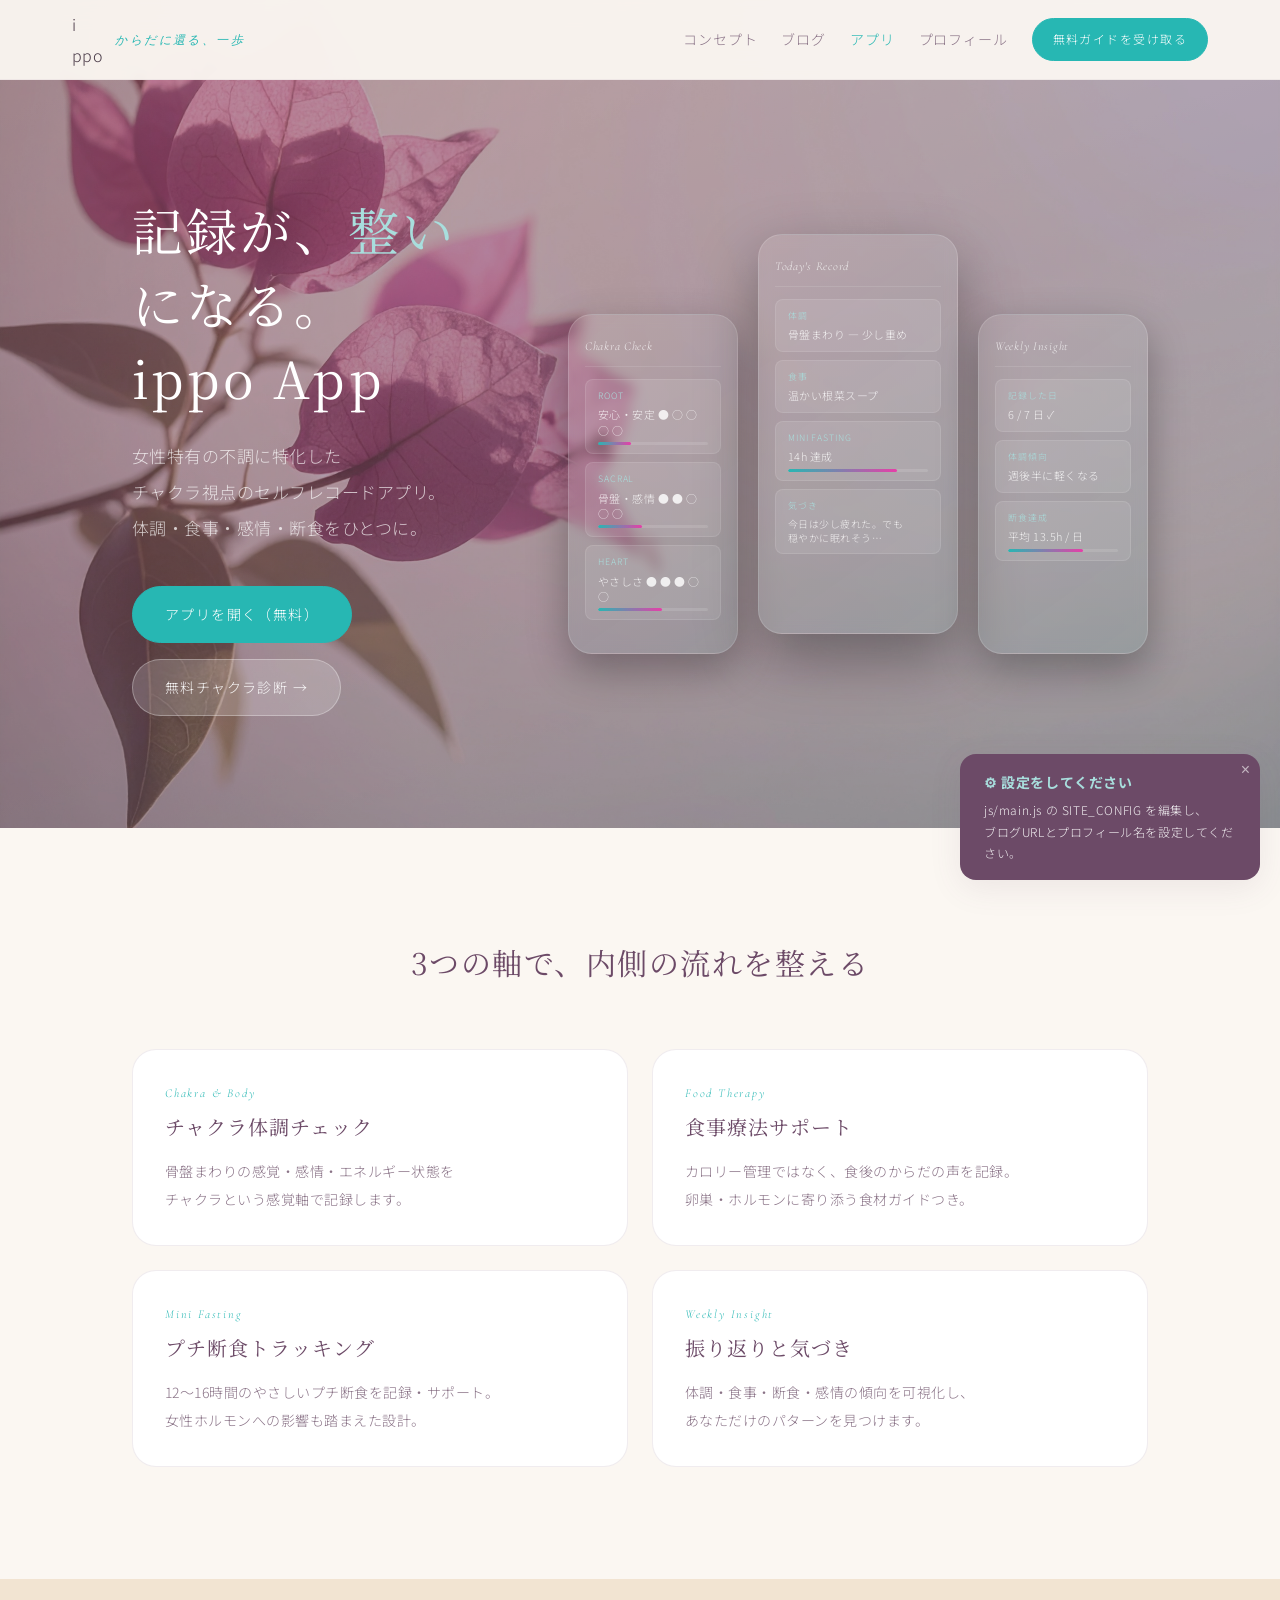
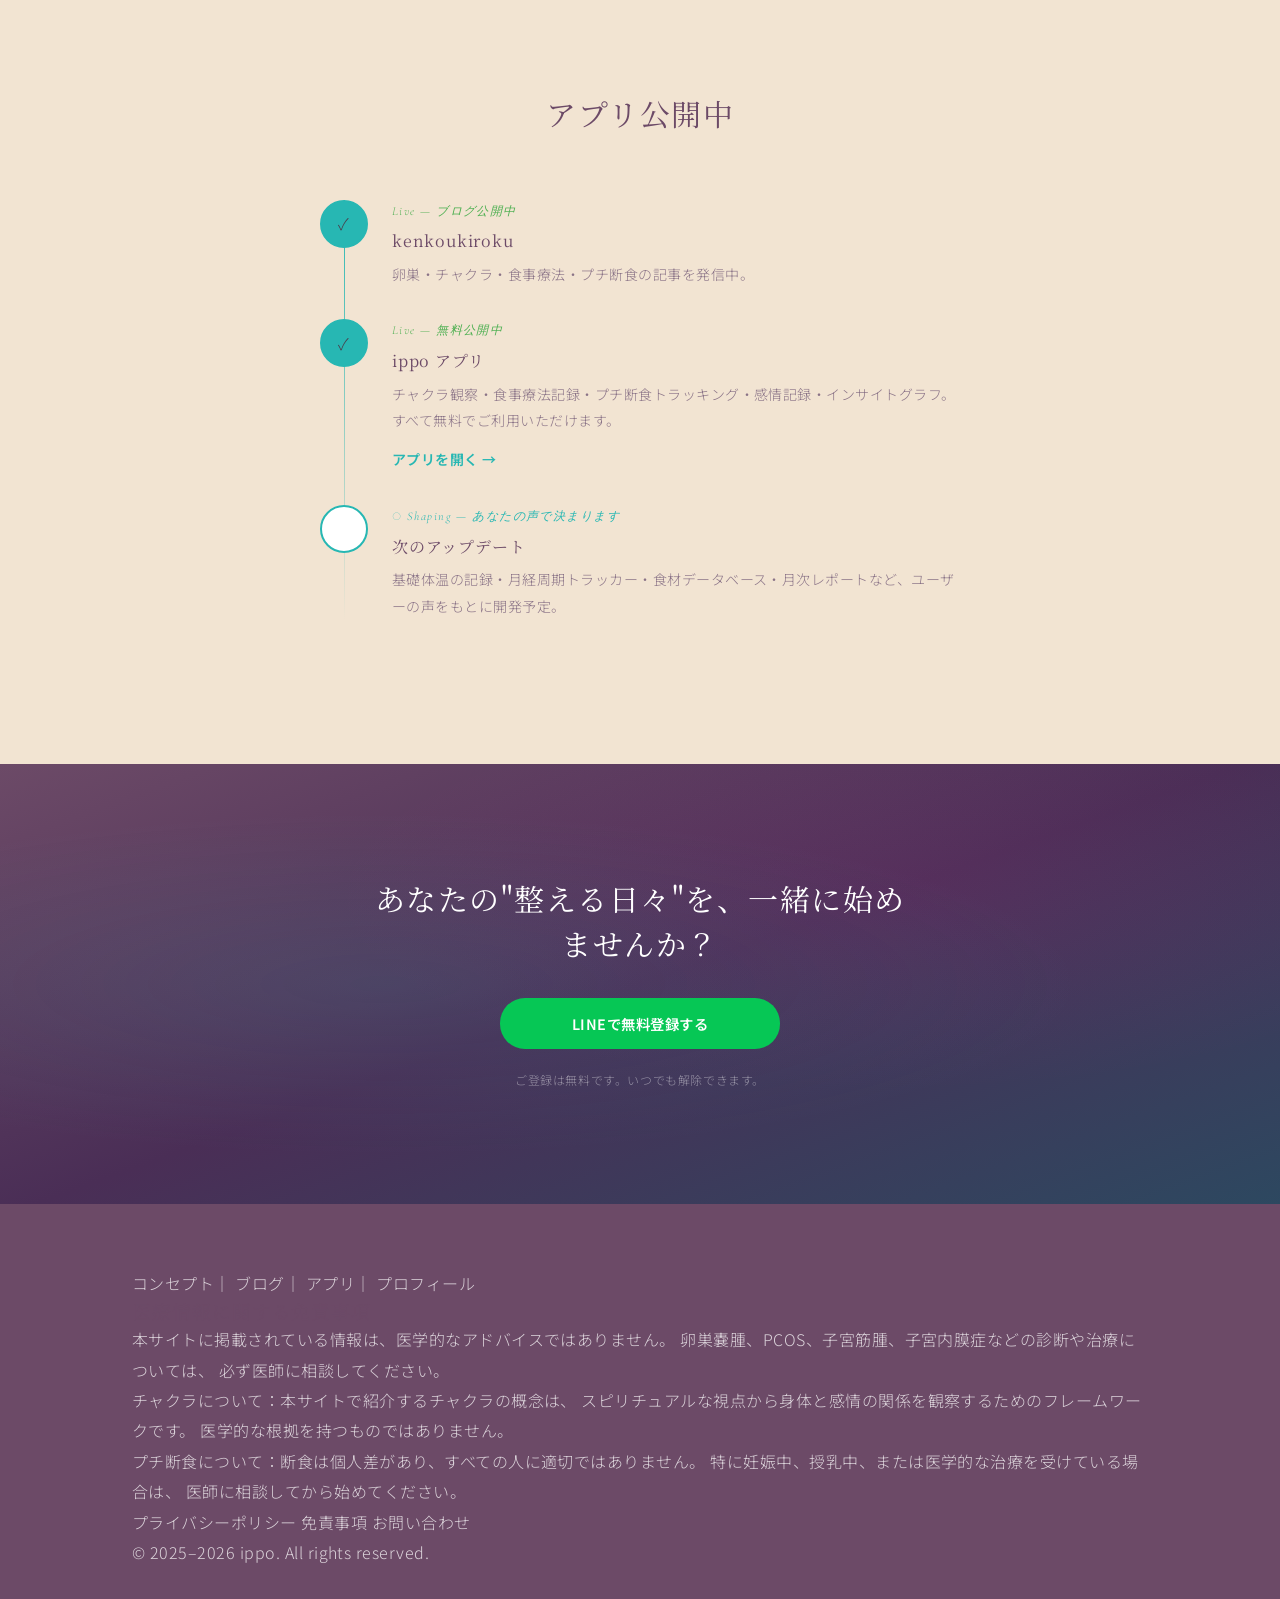
==== commit 7324e26e: "Update app.html" ====
--- a/app.html
+++ b/app.html
@@ -588,7 +588,7 @@
             <div class="roadmap-dot active" aria-label="公開済み">✓</div>
             <div class="roadmap-content">
               <div class="roadmap-status live">Live — 無料公開中</div>
-              <h4>kenkou kiroku アプリ</h4>
+              <h4>ippo アプリ</h4>
               <p>チャクラ観察・食事療法記録・プチ断食トラッキング・感情記録・インサイトグラフ。すべて無料でご利用いただけます。</p>
               <a href="kk-app.html" style="display:inline-block; margin-top:0.75rem; color:var(--color-teal); font-size:0.875rem; font-weight:600; text-decoration:none;">アプリを開く →</a>
             </div>
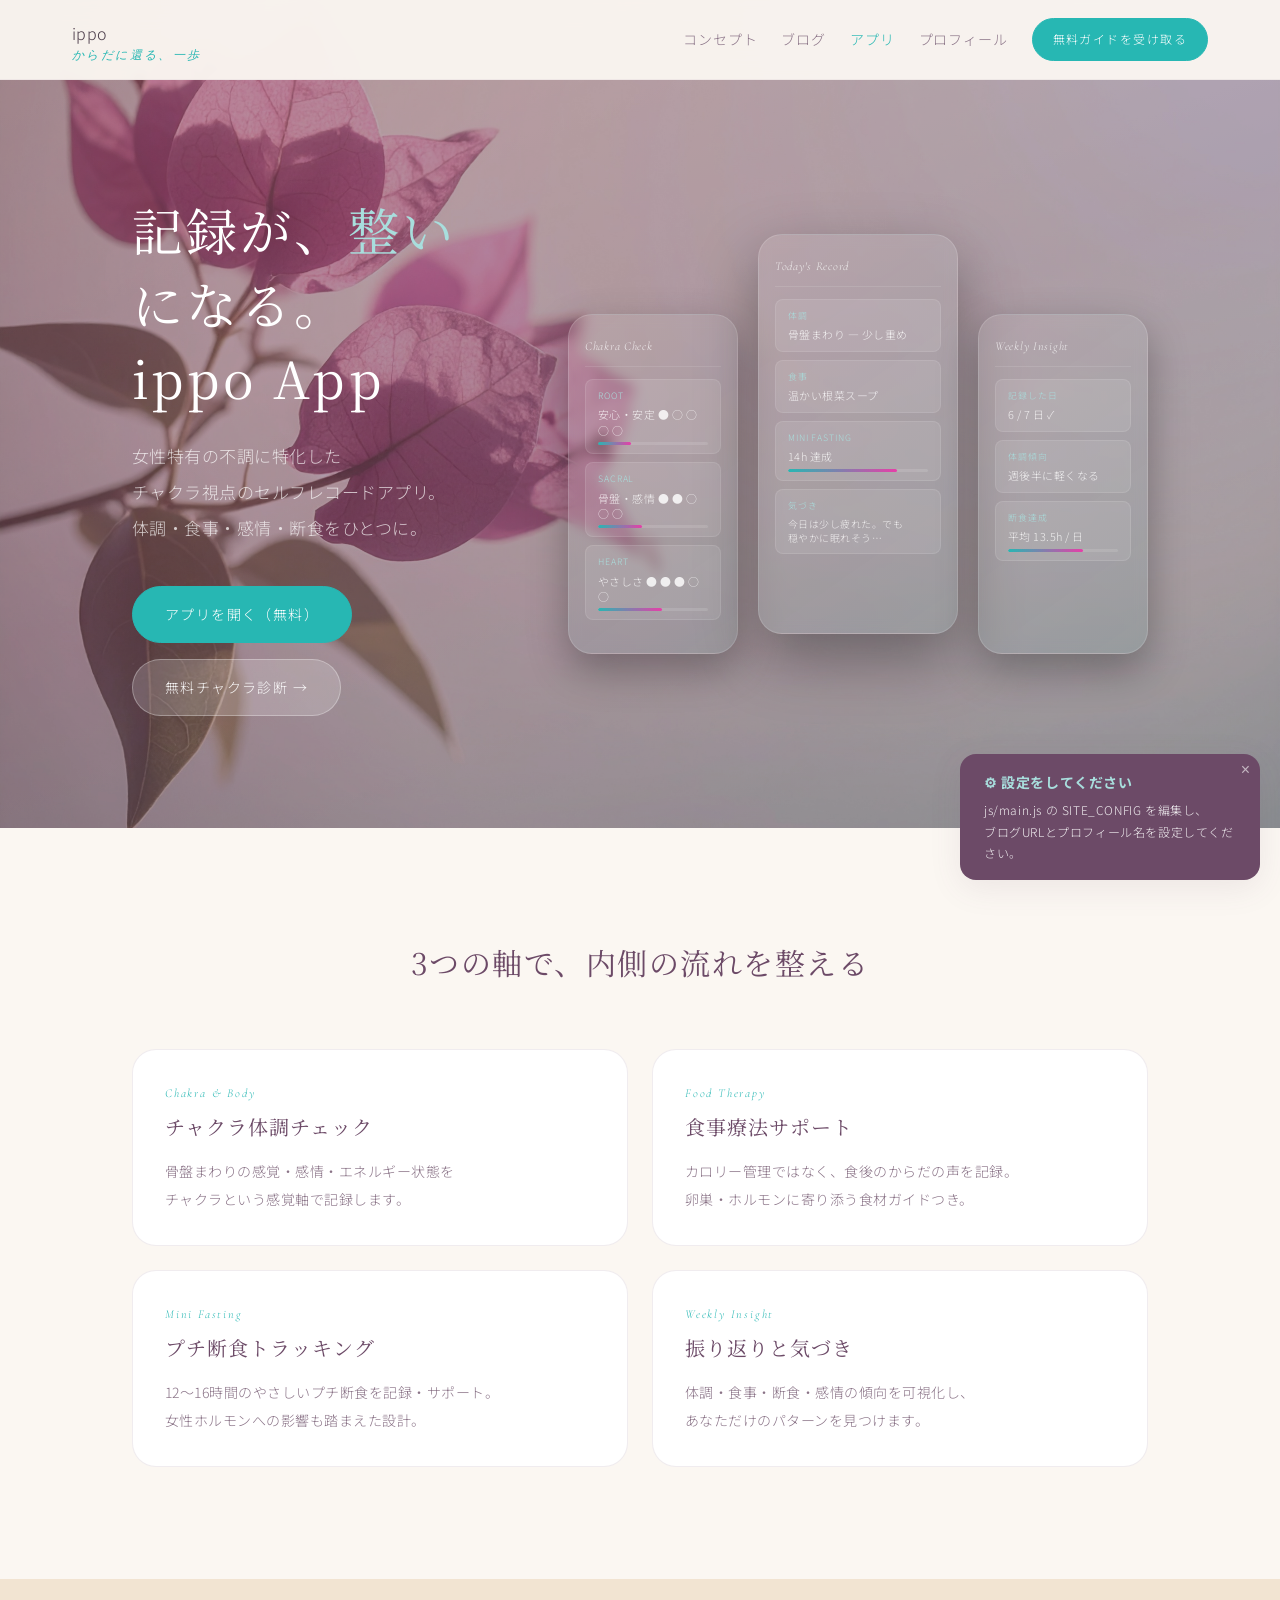
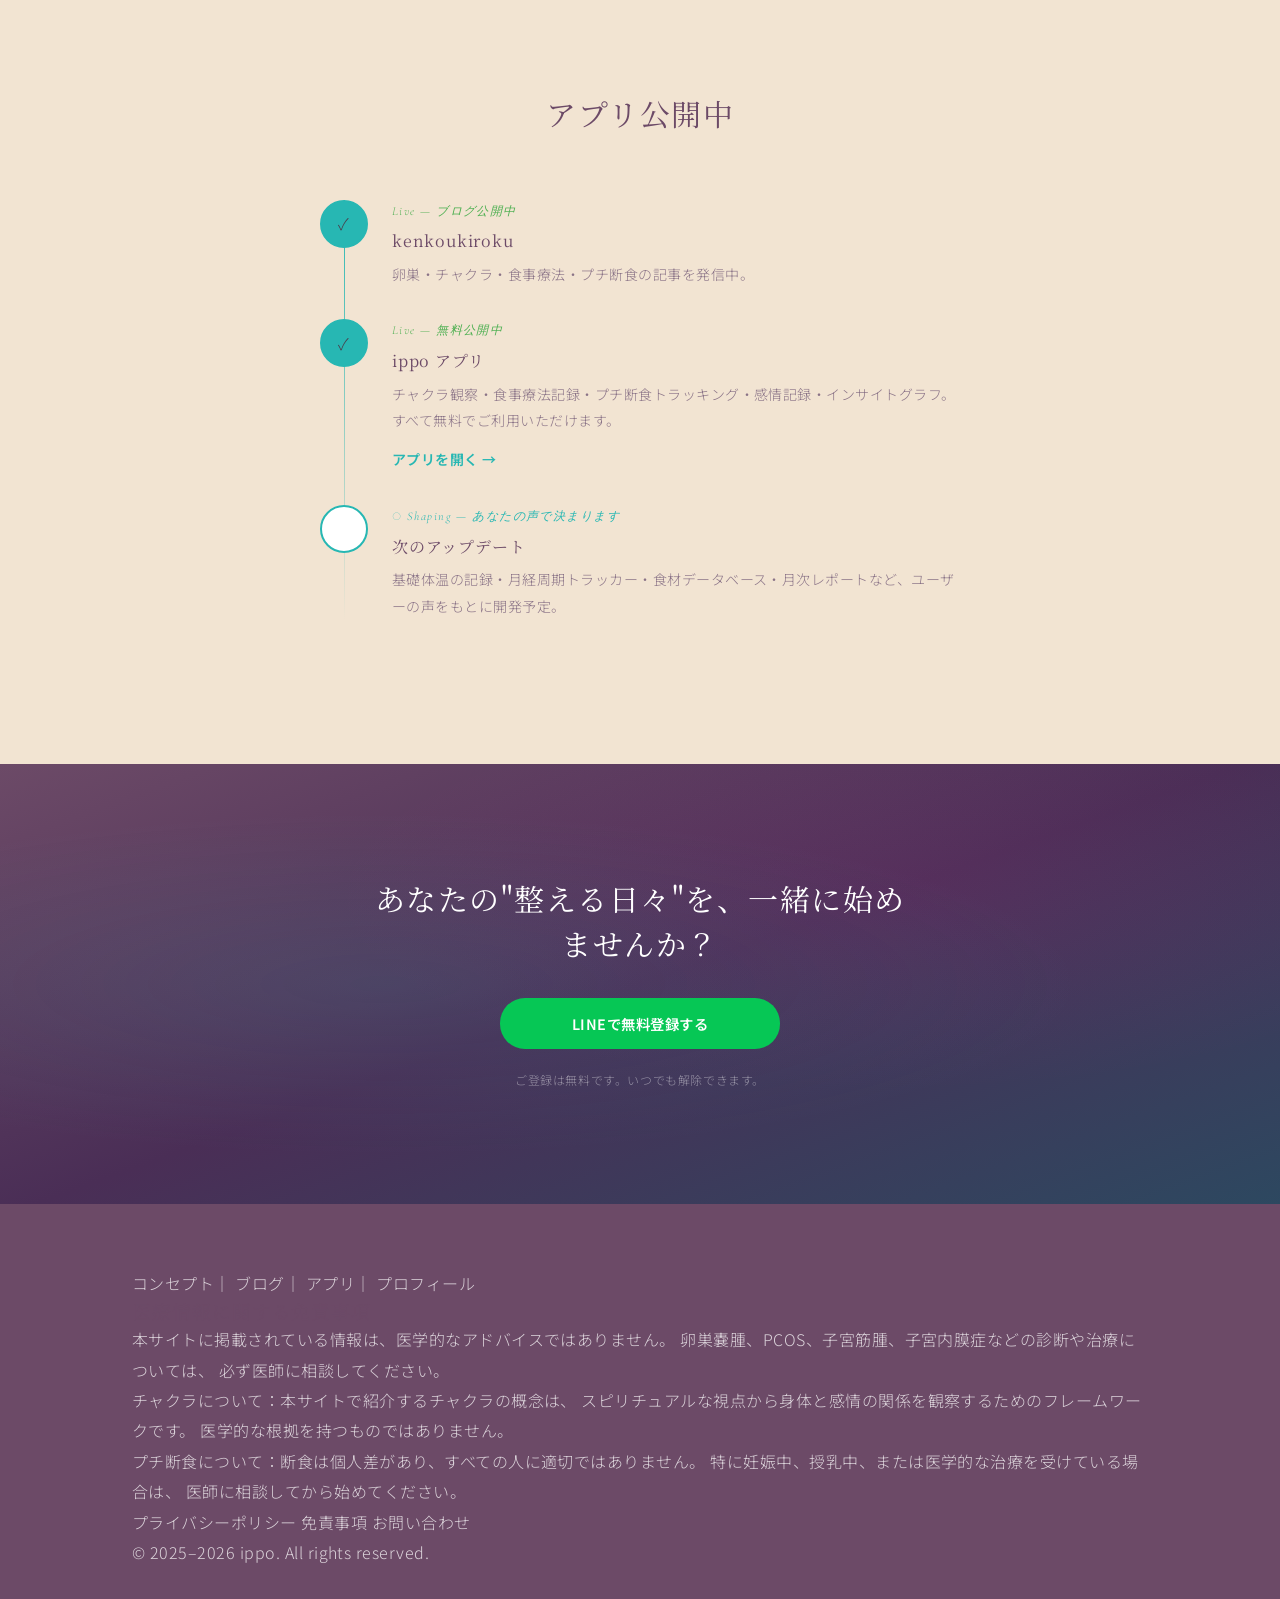
==== commit 8e0b652e: "Update app.html" ====
--- a/app.html
+++ b/app.html
@@ -396,7 +396,7 @@
   <header class="site-header" id="site-header">
     <div class="header-inner">
       <a href="index.html" class="site-logo">
-        <span class="logo-text"><span class="logo-i">i</span>ppo</span>
+        <span class="logo-text"><span class="logo-i">ippo</span>
         <span class="logo-sub">からだに還る、一歩</span>
       </a>
 
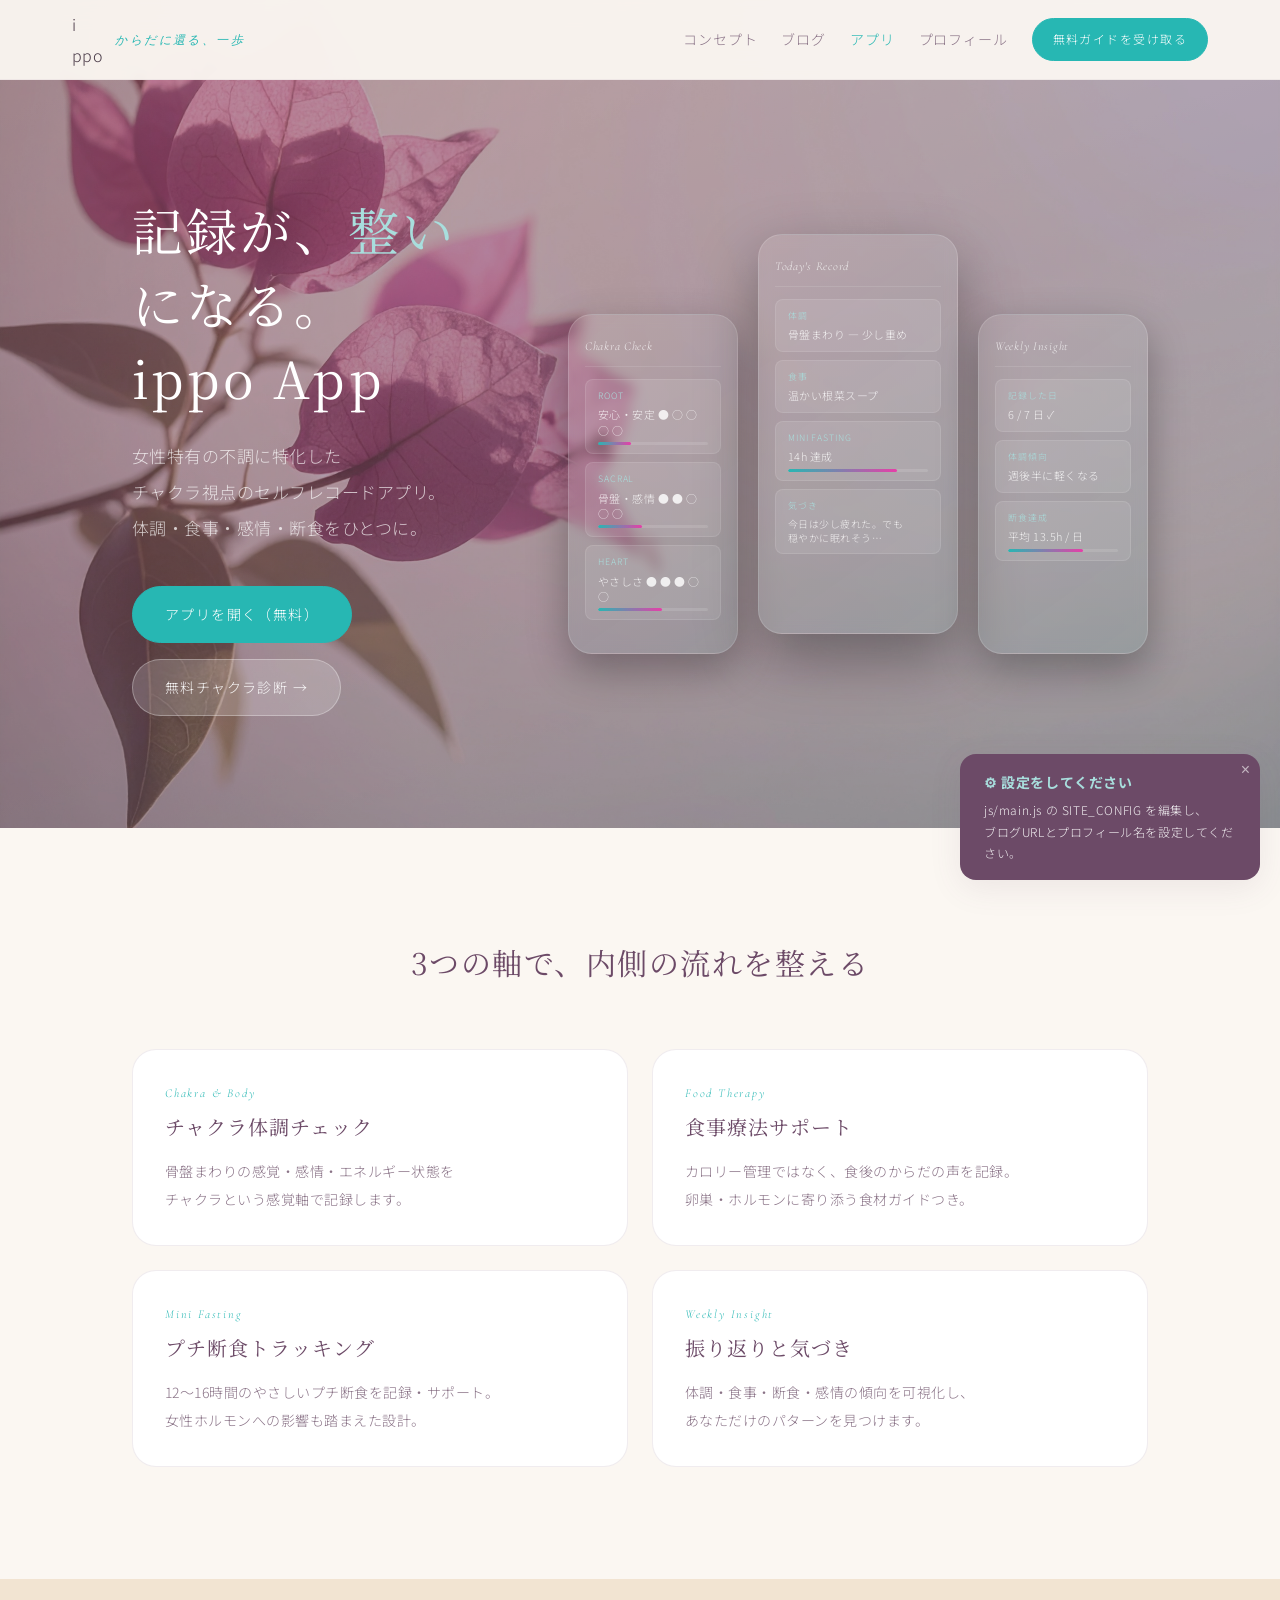
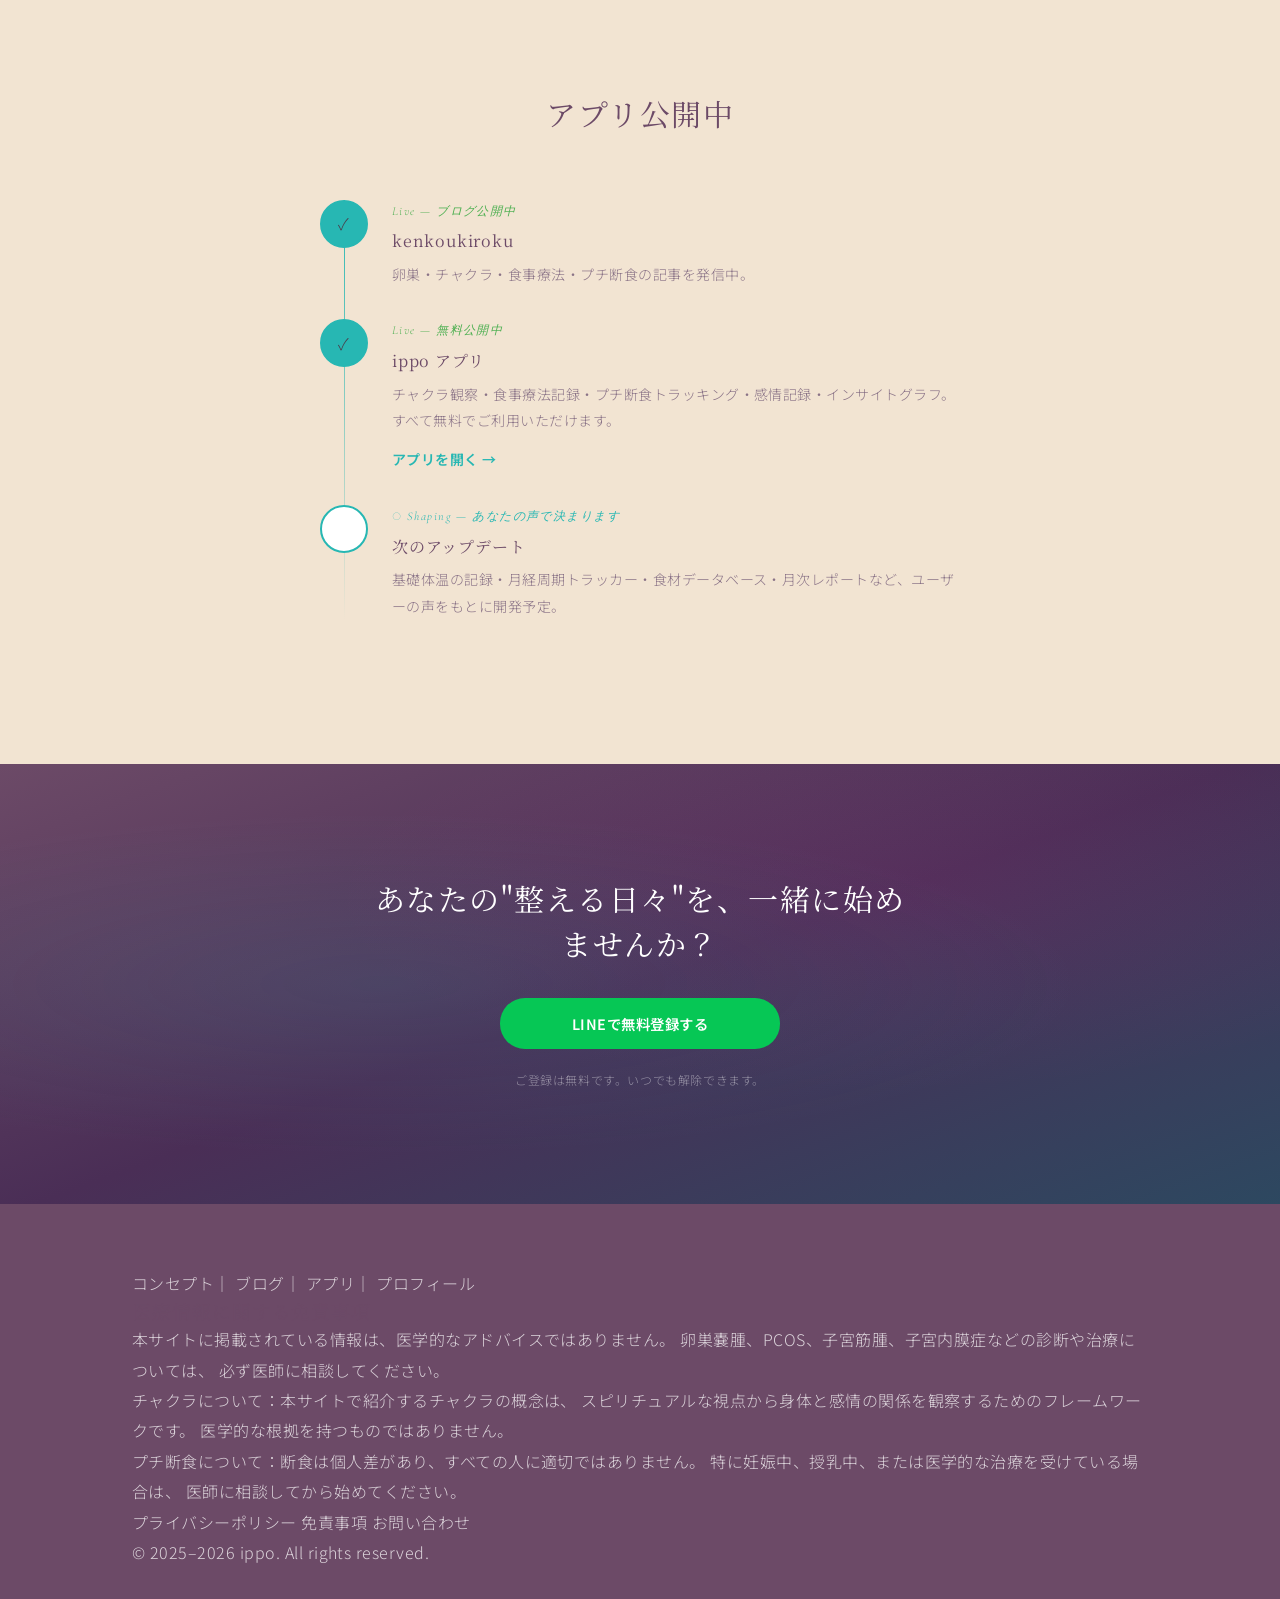
==== commit f976d66d: "Update app.html" ====
--- a/app.html
+++ b/app.html
@@ -396,7 +396,7 @@
   <header class="site-header" id="site-header">
     <div class="header-inner">
       <a href="index.html" class="site-logo">
-        <span class="logo-text"><span class="logo-i">ippo</span>
+      <span class="logo-text"><span class="logo-i">i</span>ppo</span>
         <span class="logo-sub">からだに還る、一歩</span>
       </a>
 
